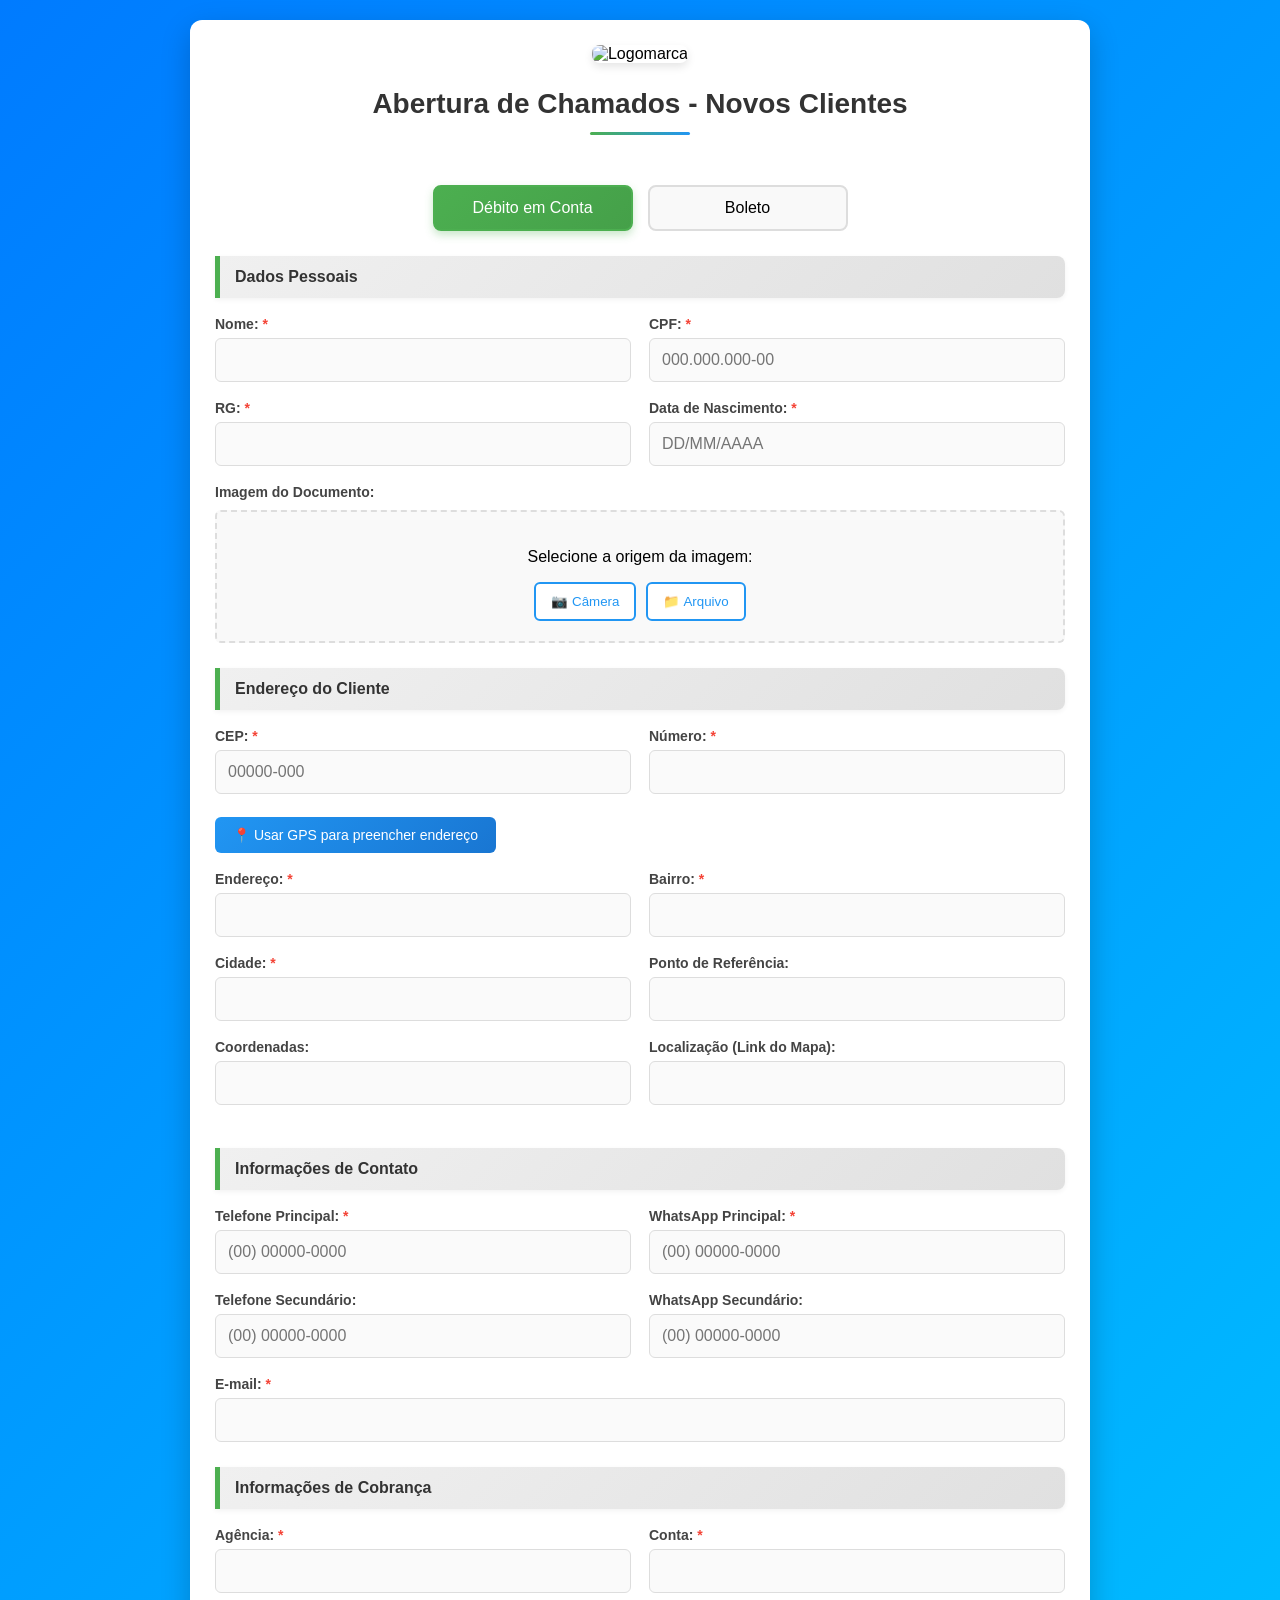
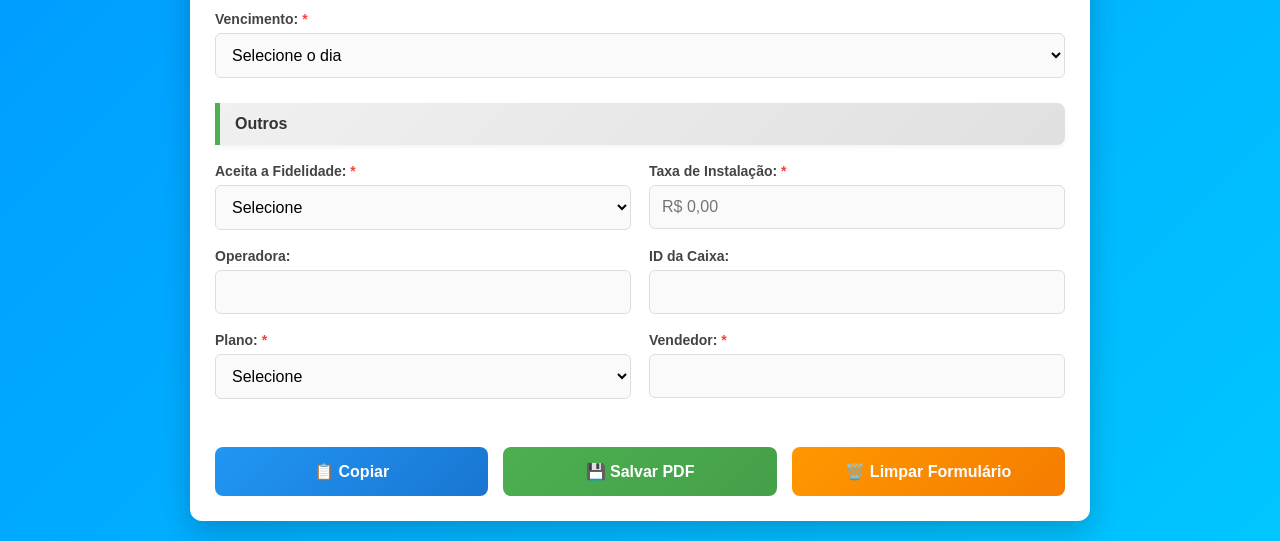
==== index.html @ c306955f "Update botõe câmera/arquivos 2" ====
<!DOCTYPE html>
<html lang="pt-BR">
<head>
    <meta charset="UTF-8">
    <meta name="viewport" content="width=device-width, initial-scale=1.0">
    <meta name="theme-color" content="#4CAF50">
    <meta name="description" content="Sistema de abertura de chamados para novos clientes">
    <title>Abertura de Chamados - Novos Clientes</title>
    <link rel="manifest" href="manifest.json">
    <link rel="icon" type="image/png" href="android-icon-192x192.png">
    <script src="https://cdnjs.cloudflare.com/ajax/libs/jspdf/2.5.1/jspdf.umd.min.js"></script>
    <script src="https://cdnjs.cloudflare.com/ajax/libs/html2canvas/1.4.1/html2canvas.min.js"></script>
    <style>
        * {
            box-sizing: border-box;
            font-family: 'Segoe UI', Tahoma, Geneva, Verdana, sans-serif;
        }
        
        body {
            background: linear-gradient(135deg, #007bff 0%, #00c6ff 100%);
            margin: 0;
            padding: 20px;
            min-height: 100vh;
        }
        
        .container {
            max-width: 900px;
            margin: 0 auto;
            background-color: white;
            padding: 25px;
            border-radius: 12px;
            box-shadow: 0 10px 30px rgba(0,0,0,0.2);
        }
        
        .logo {
            text-align: center;
            margin-bottom: 25px;
        }
        
        .logo img {
            max-width: 220px;
            border-radius: 8px;
            box-shadow: 0 4px 8px rgba(0,0,0,0.1);
        }
        
        h1 {
            text-align: center;
            color: #333;
            margin-bottom: 30px;
            font-weight: 600;
            position: relative;
            padding-bottom: 15px;
            font-size: 28px;
        }
        
        h1::after {
            content: '';
            position: absolute;
            bottom: 0;
            left: 50%;
            transform: translateX(-50%);
            width: 100px;
            height: 3px;
            background: linear-gradient(to right, #4CAF50, #2196F3);
            border-radius: 3px;
        }
        
        .payment-options {
            display: flex;
            justify-content: center;
            margin-bottom: 25px;
            gap: 15px;
        }
        
        .payment-option {
            padding: 12px 25px;
            border: 2px solid #ddd;
            border-radius: 8px;
            cursor: pointer;
            background-color: #f9f9f9;
            transition: all 0.3s;
            font-weight: 500;
            flex: 1;
            text-align: center;
            max-width: 200px;
        }
        
        .payment-option.active {
            background: linear-gradient(135deg, #4CAF50, #45a049);
            color: white;
            border-color: #4CAF50;
            box-shadow: 0 4px 8px rgba(76, 175, 80, 0.3);
        }
        
        .form-section {
            display: none;
            animation: fadeIn 0.5s ease;
        }
        
        @keyframes fadeIn {
            from { opacity: 0; transform: translateY(10px); }
            to { opacity: 1; transform: translateY(0); }
        }
        
        .form-section.active {
            display: block;
        }
        
        .section-title {
            background: linear-gradient(135deg, #f0f0f0, #e0e0e0);
            padding: 12px 15px;
            margin: 25px 0 18px;
            border-left: 5px solid #4CAF50;
            font-weight: 600;
            border-radius: 0 8px 8px 0;
            color: #333;
            box-shadow: 0 2px 5px rgba(0,0,0,0.05);
        }
        
        .form-group {
            margin-bottom: 18px;
        }
        
        .form-row {
            display: flex;
            flex-wrap: wrap;
            gap: 18px;
        }
        
        .form-row .form-group {
            flex: 1;
            min-width: 200px;
        }
        
        label {
            display: block;
            margin-bottom: 6px;
            font-weight: 600;
            color: #444;
            font-size: 14px;
        }
        
        input, select {
            width: 100%;
            padding: 12px;
            border: 1px solid #ddd;
            border-radius: 6px;
            font-size: 16px;
            transition: all 0.3s;
            background-color: #fafafa;
        }
        
        input:focus, select:focus {
            outline: none;
            border-color: #4CAF50;
            box-shadow: 0 0 0 3px rgba(76, 175, 80, 0.2);
            background-color: white;
        }
        
        .checkbox-group {
            display: flex;
            align-items: center;
        }
        
        .checkbox-group input {
            width: auto;
            margin-right: 10px;
        }
        
        .gps-button {
            background: linear-gradient(135deg, #2196F3, #1976D2);
            color: white;
            border: none;
            padding: 10px 18px;
            border-radius: 6px;
            cursor: pointer;
            font-size: 14px;
            margin-top: 5px;
            font-weight: 500;
            transition: all 0.3s;
            display: flex;
            align-items: center;
            justify-content: center;
            gap: 8px;
        }
        
        .gps-button:hover {
            transform: translateY(-2px);
            box-shadow: 0 4px 8px rgba(33, 150, 243, 0.3);
        }
        
        .gps-button:active {
            transform: translateY(0);
        }
        
        .image-upload {
            border: 2px dashed #ddd;
            padding: 20px;
            text-align: center;
            border-radius: 6px;
            margin-top: 10px;
            transition: all 0.3s;
            background-color: #f9f9f9;
        }
        
        .image-upload:hover {
            border-color: #4CAF50;
            background-color: #f0f9f0;
        }
        
        .image-options {
            display: flex;
            gap: 10px;
            justify-content: center;
            margin-top: 10px;
        }
        
        .image-option-btn {
            padding: 10px 15px;
            border: 2px solid #2196F3;
            border-radius: 6px;
            background-color: white;
            color: #2196F3;
            cursor: pointer;
            font-weight: 500;
            transition: all 0.3s;
            display: flex;
            align-items: center;
            gap: 5px;
        }
        
        .image-option-btn:hover {
            background-color: #2196F3;
            color: white;
        }
        
        .hidden-file-input {
            display: none;
        }
        
        .image-preview {
            max-width: 100%;
            max-height: 200px;
            margin-top: 15px;
            display: none;
            border-radius: 6px;
            box-shadow: 0 4px 8px rgba(0,0,0,0.1);
        }
        
        .action-buttons {
            display: flex;
            gap: 15px;
            margin-top: 30px;
        }
        
        .copy-btn, .save-btn, .clear-btn {
            flex: 1;
            padding: 15px;
            border: none;
            border-radius: 8px;
            cursor: pointer;
            font-size: 16px;
            text-align: center;
            font-weight: 600;
            transition: all 0.3s;
            display: flex;
            align-items: center;
            justify-content: center;
            gap: 10px;
        }
        
        .copy-btn {
            background: linear-gradient(135deg, #2196F3, #1976D2);
            color: white;
        }
        
        .copy-btn:hover {
            transform: translateY(-3px);
            box-shadow: 0 6px 12px rgba(33, 150, 243, 0.3);
        }
        
        .save-btn {
            background: linear-gradient(135deg, #4CAF50, #45a049);
            color: white;
        }
        
        .save-btn:hover {
            transform: translateY(-3px);
            box-shadow: 0 6px 12px rgba(76, 175, 80, 0.3);
        }
        
        .clear-btn {
            background: linear-gradient(135deg, #ff9800, #f57c00);
            color: white;
        }
        
        .clear-btn:hover {
            transform: translateY(-3px);
            box-shadow: 0 6px 12px rgba(255, 152, 0, 0.3);
        }
        
        .required::after {
            content: " *";
            color: #f44336;
        }
        
        .hidden {
            display: none;
        }
        
        .loading {
            display: none;
            color: #2196F3;
            font-style: italic;
            margin-top: 8px;
            text-align: center;
            padding: 8px;
            background-color: #f0f8ff;
            border-radius: 4px;
        }
        
        .error-message {
            color: #f44336;
            font-size: 12px;
            margin-top: 5px;
            display: none;
        }
        
        .app-controls {
            display: flex;
            justify-content: center;
            gap: 15px;
            margin-bottom: 20px;
        }
        
        .install-btn, .update-btn {
            padding: 10px 20px;
            border: none;
            border-radius: 6px;
            cursor: pointer;
            font-weight: 500;
            transition: all 0.3s;
        }
        
        .install-btn {
            background: linear-gradient(135deg, #FF9800, #F57C00);
            color: white;
        }
        
        .update-btn {
            background: linear-gradient(135deg, #9C27B0, #7B1FA2);
            color: white;
        }
        
        .install-btn:hover, .update-btn:hover {
            transform: translateY(-2px);
            box-shadow: 0 4px 8px rgba(0,0,0,0.2);
        }
        
        .success-message {
            background-color: #4CAF50;
            color: white;
            padding: 12px;
            border-radius: 6px;
            text-align: center;
            margin-top: 15px;
            display: none;
        }
        
        .validation-error {
            border-color: #f44336 !important;
            box-shadow: 0 0 0 3px rgba(244, 67, 54, 0.2) !important;
        }
        
        .map-link {
            color: #2196F3;
            text-decoration: none;
            font-weight: 500;
            display: inline-flex;
            align-items: center;
            gap: 5px;
            padding: 8px 12px;
            border: 1px solid #2196F3;
            border-radius: 4px;
            transition: all 0.3s;
        }
        
        .map-link:hover {
            background-color: #2196F3;
            color: white;
        }
        
        .whatsapp-confirm {
            background-color: #f0f8ff;
            padding: 10px;
            border-radius: 6px;
            margin-top: 8px;
            border-left: 4px solid #2196F3;
        }
        
        .whatsapp-buttons {
            display: flex;
            gap: 10px;
            margin-top: 8px;
        }
        
        .whatsapp-btn {
            padding: 6px 12px;
            border: none;
            border-radius: 4px;
            cursor: pointer;
            font-size: 14px;
            transition: all 0.3s;
        }
        
        .whatsapp-yes {
            background-color: #4CAF50;
            color: white;
        }
        
        .whatsapp-no {
            background-color: #f44336;
            color: white;
        }
        
        .whatsapp-btn:hover {
            opacity: 0.9;
        }
        
        @media (max-width: 768px) {
            .form-row {
                flex-direction: column;
                gap: 15px;
            }
            
            .payment-options {
                flex-direction: column;
                align-items: center;
            }
            
            .payment-option {
                max-width: 100%;
                width: 100%;
            }
            
            .action-buttons {
                flex-direction: column;
            }
            
            h1 {
                font-size: 24px;
            }
            
            .image-options {
                flex-direction: column;
            }
            
            .image-option-btn {
                justify-content: center;
            }
        }
    </style>
</head>
<body>
    <div class="container">
        <div class="logo">
            <img src="https://i.imgur.com/SEr4lkm.png" alt="Logomarca">
        </div>
        
        <h1>Abertura de Chamados - Novos Clientes</h1>
        
        <div class="app-controls">
            <button class="install-btn" id="installButton" style="display: none;">
                📲 Instalar App
            </button>
            <button class="update-btn" id="updateButton" style="display: none;">
                🔄 Atualizar App
            </button>
        </div>
        
        <div class="payment-options">
            <div class="payment-option active" data-target="debito">Débito em Conta</div>
            <div class="payment-option" data-target="boleto">Boleto</div>
        </div>
        
        <form id="chamadoForm">
            <!-- Formulário para Débito em Conta -->
            <div id="debito" class="form-section active">
                <div class="section-title">Dados Pessoais</div>
                
                <div class="form-row">
                    <div class="form-group">
                        <label for="nome" class="required">Nome:</label>
                        <input type="text" id="nome" name="nome" required minlength="3" maxlength="100">
                        <div class="error-message" id="nome-error">Nome deve ter pelo menos 3 caracteres</div>
                    </div>
                    
                    <div class="form-group">
                        <label for="cpf" class="required">CPF:</label>
                        <input type="text" id="cpf" name="cpf" required pattern="\d{3}\.\d{3}\.\d{3}-\d{2}" placeholder="000.000.000-00" inputmode="numeric">
                        <div class="error-message" id="cpf-error">CPF deve estar no formato 000.000.000-00</div>
                    </div>
                </div>
                
                <div class="form-row">
                    <div class="form-group">
                        <label for="rg" class="required">RG:</label>
                        <input type="text" id="rg" name="rg" required minlength="5" maxlength="20">
                        <div class="error-message" id="rg-error">RG deve ter entre 5 e 20 caracteres</div>
                    </div>
                    
                    <div class="form-group">
                        <label for="data_nascimento" class="required">Data de Nascimento:</label>
                        <input type="text" id="data_nascimento" name="data_nascimento" required placeholder="DD/MM/AAAA" pattern="\d{2}/\d{2}/\d{4}" onfocus="(this.type='text')" onblur="formatDate(this)">
                        <div class="error-message" id="data_nascimento-error">Data de nascimento inválida (DD/MM/AAAA)</div>
                    </div>
                </div>
                
                <div class="form-group">
                    <label for="documento_imagem">Imagem do Documento:</label>
                    <div class="image-upload">
                        <p>Selecione a origem da imagem:</p>
                        <div class="image-options">
                            <button type="button" class="image-option-btn" onclick="openCamera('debito')">
                                📷 Câmera
                            </button>
                            <button type="button" class="image-option-btn" onclick="openFileInput('debito')">
                                📁 Arquivo
                            </button>
                        </div>
                        <input type="file" id="documento_imagem" class="hidden-file-input" name="documento_imagem" accept="image/*">
                        <img id="documento_preview" class="image-preview" src="#" alt="Prévia do documento">
                    </div>
                </div>
                
                <div class="section-title">Endereço do Cliente</div>
                
                <div class="form-row">
                    <div class="form-group">
                        <label for="cep" class="required">CEP:</label>
                        <input type="text" id="cep" name="cep" required pattern="\d{5}-\d{3}" placeholder="00000-000" inputmode="numeric">
                        <div class="error-message" id="cep-error">CEP deve estar no formato 00000-000</div>
                    </div>
                    
                    <div class="form-group">
                        <label for="numero" class="required">Número:</label>
                        <input type="text" id="numero" name="numero" required minlength="1" maxlength="10">
                        <div class="error-message" id="numero-error">Número é obrigatório</div>
                    </div>
                </div>
                
                <div class="form-group">
                    <button type="button" class="gps-button" id="gps_button">
                        📍 Usar GPS para preencher endereço
                    </button>
                    <div id="loading" class="loading">Buscando endereço...</div>
                </div>
                
                <div class="form-row">
                    <div class="form-group">
                        <label for="endereco" class="required">Endereço:</label>
                        <input type="text" id="endereco" name="endereco" required minlength="5" maxlength="200">
                        <div class="error-message" id="endereco-error">Endereço é obrigatório</div>
                    </div>
                    
                    <div class="form-group">
                        <label for="bairro" class="required">Bairro:</label>
                        <input type="text" id="bairro" name="bairro" required minlength="2" maxlength="100">
                        <div class="error-message" id="bairro-error">Bairro é obrigatório</div>
                    </div>
                </div>
                
                <div class="form-row">
                    <div class="form-group">
                        <label for="cidade" class="required">Cidade:</label>
                        <input type="text" id="cidade" name="cidade" required minlength="2" maxlength="100">
                        <div class="error-message" id="cidade-error">Cidade é obrigatória</div>
                    </div>
                    
                    <div class="form-group">
                        <label for="ponto_referencia">Ponto de Referência:</label>
                        <input type="text" id="ponto_referencia" name="ponto_referencia" maxlength="200">
                    </div>
                </div>
                
                <div class="form-row">
                    <div class="form-group">
                        <label for="coordenadas">Coordenadas:</label>
                        <input type="text" id="coordenadas" name="coordenadas" readonly>
                    </div>
                    
                    <div class="form-group">
                        <label for="localizacao_mapa">Localização (Link do Mapa):</label>
                        <div style="display: flex; gap: 10px; align-items: center;">
                            <input type="text" id="localizacao_mapa" name="localizacao_mapa" readonly style="flex: 1;">
                            <a href="#" id="map_link" class="map-link" target="_blank" style="display: none;">🗺️ Abrir Mapa</a>
                        </div>
                    </div>
                </div>
                
                <div class="section-title">Informações de Contato</div>
                
                <div class="form-row">
                    <div class="form-group">
                        <label for="telefone_principal" class="required">Telefone Principal:</label>
                        <input type="tel" id="telefone_principal" name="telefone_principal" required pattern="\(\d{2}\) \d{5}-\d{4}" placeholder="(00) 00000-0000" inputmode="numeric">
                        <div class="error-message" id="telefone_principal-error">Telefone deve estar no formato (00) 00000-0000</div>
                        <div class="whatsapp-confirm" id="whatsapp_confirm" style="display: none;">
                            <p style="margin: 0 0 8px 0; font-size: 14px;">Este número é do WhatsApp?</p>
                            <div class="whatsapp-buttons">
                                <button type="button" class="whatsapp-btn whatsapp-yes" onclick="copyToWhatsApp(true)">Sim</button>
                                <button type="button" class="whatsapp-btn whatsapp-no" onclick="copyToWhatsApp(false)">Não</button>
                            </div>
                        </div>
                    </div>
                    
                    <div class="form-group">
                        <label for="whatsapp_principal" class="required">WhatsApp Principal:</label>
                        <input type="tel" id="whatsapp_principal" name="whatsapp_principal" required pattern="\(\d{2}\) \d{5}-\d{4}" placeholder="(00) 00000-0000" inputmode="numeric">
                        <div class="error-message" id="whatsapp_principal-error">WhatsApp deve estar no formato (00) 00000-0000</div>
                    </div>
                </div>
                
                <div class="form-row">
                    <div class="form-group">
                        <label for="telefone_secundario">Telefone Secundário:</label>
                        <input type="tel" id="telefone_secundario" name="telefone_secundario" pattern="\(\d{2}\) \d{5}-\d{4}" placeholder="(00) 00000-0000" inputmode="numeric">
                        <div class="error-message" id="telefone_secundario-error">Telefone deve estar no formato (00) 00000-0000</div>
                    </div>
                    
                    <div class="form-group">
                        <label for="whatsapp_secundario">WhatsApp Secundário:</label>
                        <input type="tel" id="whatsapp_secundario" name="whatsapp_secundario" pattern="\(\d{2}\) \d{5}-\d{4}" placeholder="(00) 00000-0000" inputmode="numeric">
                        <div class="error-message" id="whatsapp_secundario-error">WhatsApp deve estar no formato (00) 00000-0000</div>
                    </div>
                </div>
                
                <div class="form-group">
                    <label for="email" class="required">E-mail:</label>
                    <input type="email" id="email" name="email" required>
                    <div class="error-message" id="email-error">E-mail deve ser válido</div>
                </div>
                
                <div class="section-title">Informações de Cobrança</div>
                
                <div class="form-row">
                    <div class="form-group">
                        <label for="agencia" class="required">Agência:</label>
                        <input type="text" id="agencia" name="agencia" required minlength="3" maxlength="10" inputmode="numeric">
                        <div class="error-message" id="agencia-error">Agência é obrigatória</div>
                    </div>
                    
                    <div class="form-group">
                        <label for="conta" class="required">Conta:</label>
                        <input type="text" id="conta" name="conta" required minlength="3" maxlength="15" inputmode="numeric">
                        <div class="error-message" id="conta-error">Conta é obrigatória</div>
                    </div>
                </div>
                
                <div class="form-group">
                    <label for="vencimento_debito" class="required">Vencimento:</label>
                    <select id="vencimento_debito" name="vencimento_debito" required>
                        <option value="">Selecione o dia</option>
                        <option value="05">Dia 05</option>
                        <option value="10">Dia 10</option>
                        <option value="15">Dia 15</option>
                        <option value="20">Dia 20</option>
                        <option value="25">Dia 25</option>
                    </select>
                    <div class="error-message" id="vencimento_debito-error">Vencimento é obrigatório</div>
                </div>
                
                <div class="section-title">Outros</div>
                
                <div class="form-row">
                    <div class="form-group">
                        <label for="fidelidade" class="required">Aceita a Fidelidade:</label>
                        <select id="fidelidade" name="fidelidade" required>
                            <option value="">Selecione</option>
                            <option value="sim">Sim</option>
                            <option value="nao">Não</option>
                        </select>
                        <div class="error-message" id="fidelidade-error">Selecione uma opção</div>
                    </div>
                    
                    <div class="form-group">
                        <label for="taxa_instalacao" class="required">Taxa de Instalação:</label>
                        <input type="text" id="taxa_instalacao" name="taxa_instalacao" required placeholder="R$ 0,00" inputmode="decimal">
                        <div class="error-message" id="taxa_instalacao-error">Taxa de instalação é obrigatória</div>
                    </div>
                </div>
                
                <div class="form-row">
                    <div class="form-group">
                        <label for="operadora">Operadora:</label>
                        <input type="text" id="operadora" name="operadora" minlength="2" maxlength="50">
                        <div class="error-message" id="operadora-error">Operadora deve ter pelo menos 2 caracteres</div>
                    </div>
                    
                    <div class="form-group">
                        <label for="id_caixa">ID da Caixa:</label>
                        <input type="text" id="id_caixa" name="id_caixa" minlength="2" maxlength="50">
                        <div class="error-message" id="id_caixa-error">ID da Caixa deve ter pelo menos 2 caracteres</div>
                    </div>
                </div>
                
                <div class="form-row">
                    <div class="form-group">
                        <label for="plano" class="required">Plano:</label>
                        <select id="plano" name="plano" required>
                            <option value="">Selecione</option>
                            <option value="700MB - R$ 99,90">700MB - R$ 99,90</option>
                            <option value="900MB - R$ 149,90">900MB - R$ 149,90</option>
                        </select>
                        <div class="error-message" id="plano-error">Selecione um plano</div>
                    </div>
                    
                    <div class="form-group">
                        <label for="vendedor" class="required">Vendedor:</label>
                        <input type="text" id="vendedor" name="vendedor" required minlength="2" maxlength="100">
                        <div class="error-message" id="vendedor-error">Vendedor é obrigatório</div>
                    </div>
                </div>
            </div>
            
            <!-- Formulário para Boleto -->
            <div id="boleto" class="form-section">
                <div class="section-title">Dados Pessoais</div>
                
                <div class="form-row">
                    <div class="form-group">
                        <label for="nome_boleto" class="required">Nome:</label>
                        <input type="text" id="nome_boleto" name="nome_boleto" required minlength="3" maxlength="100">
                        <div class="error-message" id="nome_boleto-error">Nome deve ter pelo menos 3 caracteres</div>
                    </div>
                    
                    <div class="form-group">
                        <label for="cpf_boleto" class="required">CPF:</label>
                        <input type="text" id="cpf_boleto" name="cpf_boleto" required pattern="\d{3}\.\d{3}\.\d{3}-\d{2}" placeholder="000.000.000-00" inputmode="numeric">
                        <div class="error-message" id="cpf_boleto-error">CPF deve estar no formato 000.000.000-00</div>
                    </div>
                </div>
                
                <div class="form-row">
                    <div class="form-group">
                        <label for="rg_boleto" class="required">RG:</label>
                        <input type="text" id="rg_boleto" name="rg_boleto" required minlength="5" maxlength="20">
                        <div class="error-message" id="rg_boleto-error">RG deve ter entre 5 e 20 caracteres</div>
                    </div>
                    
                    <div class="form-group">
                        <label for="data_nascimento_boleto" class="required">Data de Nascimento:</label>
                        <input type="text" id="data_nascimento_boleto" name="data_nascimento_boleto" required placeholder="DD/MM/AAAA" pattern="\d{2}/\d{2}/\d{4}" onfocus="(this.type='text')" onblur="formatDate(this)">
                        <div class="error-message" id="data_nascimento_boleto-error">Data de nascimento inválida (DD/MM/AAAA)</div>
                    </div>
                </div>
                
                <div class="form-group">
                    <label for="documento_imagem_boleto">Imagem do Documento:</label>
                    <div class="image-upload">
                        <p>Selecione a origem da imagem:</p>
                        <div class="image-options">
                            <button type="button" class="image-option-btn" onclick="openCamera('boleto')">
                                📷 Câmera
                            </button>
                            <button type="button" class="image-option-btn" onclick="openFileInput('boleto')">
                                📁 Arquivo
                            </button>
                        </div>
                        <input type="file" id="documento_imagem_boleto" class="hidden-file-input" name="documento_imagem_boleto" accept="image/*">
                        <img id="documento_preview_boleto" class="image-preview" src="#" alt="Prévia do documento">
                    </div>
                </div>
                
                <div class="section-title">Endereço do Cliente</div>
                
                <div class="form-row">
                    <div class="form-group">
                        <label for="cep_boleto" class="required">CEP:</label>
                        <input type="text" id="cep_boleto" name="cep_boleto" required pattern="\d{5}-\d{3}" placeholder="00000-000" inputmode="numeric">
                        <div class="error-message" id="cep_boleto-error">CEP deve estar no formato 00000-000</div>
                    </div>
                    
                    <div class="form-group">
                        <label for="numero_boleto" class="required">Número:</label>
                        <input type="text" id="numero_boleto" name="numero_boleto" required minlength="1" maxlength="10">
                        <div class="error-message" id="numero_boleto-error">Número é obrigatório</div>
                    </div>
                </div>
                
                <div class="form-group">
                    <button type="button" class="gps-button" id="gps_button_boleto">
                        📍 Usar GPS para preencher endereço
                    </button>
                    <div id="loading_boleto" class="loading">Buscando endereço...</div>
                </div>
                
                <div class="form-row">
                    <div class="form-group">
                        <label for="endereco_boleto" class="required">Endereço:</label>
                        <input type="text" id="endereco_boleto" name="endereco_boleto" required minlength="5" maxlength="200">
                        <div class="error-message" id="endereco_boleto-error">Endereço é obrigatório</div>
                    </div>
                    
                    <div class="form-group">
                        <label for="bairro_boleto" class="required">Bairro:</label>
                        <input type="text" id="bairro_boleto" name="bairro_boleto" required minlength="2" maxlength="100">
                        <div class="error-message" id="bairro_boleto-error">Bairro é obrigatório</div>
                    </div>
                </div>
                
                <div class="form-row">
                    <div class="form-group">
                        <label for="cidade_boleto" class="required">Cidade:</label>
                        <input type="text" id="cidade_boleto" name="cidade_boleto" required minlength="2" maxlength="100">
                        <div class="error-message" id="cidade_boleto-error">Cidade é obrigatória</div>
                    </div>
                    
                    <div class="form-group">
                        <label for="ponto_referencia_boleto">Ponto de Referência:</label>
                        <input type="text" id="ponto_referencia_boleto" name="ponto_referencia_boleto" maxlength="200">
                    </div>
                </div>
                
                <div class="form-row">
                    <div class="form-group">
                        <label for="coordenadas_boleto">Coordenadas:</label>
                        <input type="text" id="coordenadas_boleto" name="coordenadas_boleto" readonly>
                    </div>
                    
                    <div class="form-group">
                        <label for="localizacao_mapa_boleto">Localização (Link do Mapa):</label>
                        <div style="display: flex; gap: 10px; align-items: center;">
                            <input type="text" id="localizacao_mapa_boleto" name="localizacao_mapa_boleto" readonly style="flex: 1;">
                            <a href="#" id="map_link_boleto" class="map-link" target="_blank" style="display: none;">🗺️ Abrir Mapa</a>
                        </div>
                    </div>
                </div>
                
                <div class="section-title">Informações de Contato</div>
                
                <div class="form-row">
                    <div class="form-group">
                        <label for="telefone_principal_boleto" class="required">Telefone Principal:</label>
                        <input type="tel" id="telefone_principal_boleto" name="telefone_principal_boleto" required pattern="\(\d{2}\) \d{5}-\d{4}" placeholder="(00) 00000-0000" inputmode="numeric">
                        <div class="error-message" id="telefone_principal_boleto-error">Telefone deve estar no formato (00) 00000-0000</div>
                        <div class="whatsapp-confirm" id="whatsapp_confirm_boleto" style="display: none;">
                            <p style="margin: 0 0 8px 0; font-size: 14px;">Este número é do WhatsApp?</p>
                            <div class="whatsapp-buttons">
                                <button type="button" class="whatsapp-btn whatsapp-yes" onclick="copyToWhatsAppBoleto(true)">Sim</button>
                                <button type="button" class="whatsapp-btn whatsapp-no" onclick="copyToWhatsAppBoleto(false)">Não</button>
                            </div>
                        </div>
                    </div>
                    
                    <div class="form-group">
                        <label for="whatsapp_principal_boleto" class="required">WhatsApp Principal:</label>
                        <input type="tel" id="whatsapp_principal_boleto" name="whatsapp_principal_boleto" required pattern="\(\d{2}\) \d{5}-\d{4}" placeholder="(00) 00000-0000" inputmode="numeric">
                        <div class="error-message" id="whatsapp_principal_boleto-error">WhatsApp deve estar no formato (00) 00000-0000</div>
                    </div>
                </div>
                
                <div class="form-row">
                    <div class="form-group">
                        <label for="telefone_secundario_boleto">Telefone Secundário:</label>
                        <input type="tel" id="telefone_secundario_boleto" name="telefone_secundario_boleto" pattern="\(\d{2}\) \d{5}-\d{4}" placeholder="(00) 00000-0000" inputmode="numeric">
                        <div class="error-message" id="telefone_secundario_boleto-error">Telefone deve estar no formato (00) 00000-0000</div>
                    </div>
                    
                    <div class="form-group">
                        <label for="whatsapp_secundario_boleto">WhatsApp Secundário:</label>
                        <input type="tel" id="whatsapp_secundario_boleto" name="whatsapp_secundario_boleto" pattern="\(\d{2}\) \d{5}-\d{4}" placeholder="(00) 00000-0000" inputmode="numeric">
                        <div class="error-message" id="whatsapp_secundario_boleto-error">WhatsApp deve estar no formato (00) 00000-0000</div>
                    </div>
                </div>
                
                <div class="form-group">
                    <label for="email_boleto" class="required">E-mail:</label>
                    <input type="email" id="email_boleto" name="email_boleto" required>
                    <div class="error-message" id="email_boleto-error">E-mail deve ser válido</div>
                </div>
                
                <div class="section-title">Informações de Cobrança</div>
                
                <div class="form-group">
                    <label for="vencimento_boleto" class="required">Vencimento:</label>
                    <select id="vencimento_boleto" name="vencimento_boleto" required>
                        <option value="">Selecione o dia</option>
                        <option value="01">Dia 01</option>
                        <option value="05">Dia 05</option>
                        <option value="08">Dia 08</option>
                        <option value="10">Dia 10</option>
                        <option value="12">Dia 12</option>
                        <option value="15">Dia 15</option>
                        <option value="20">Dia 20</option>
                    </select>
                    <div class="error-message" id="vencimento_boleto-error">Vencimento é obrigatório</div>
                </div>
                
                <div class="section-title">Outros</div>
                
                <div class="form-row">
                    <div class="form-group">
                        <label for="fidelidade_boleto" class="required">Aceita a Fidelidade:</label>
                        <select id="fidelidade_boleto" name="fidelidade_boleto" required>
                            <option value="">Selecione</option>
                            <option value="sim">Sim</option>
                            <option value="nao">Não</option>
                        </select>
                        <div class="error-message" id="fidelidade_boleto-error">Selecione uma opção</div>
                    </div>
                    
                    <div class="form-group">
                        <label for="taxa_instalacao_boleto" class="required">Taxa de Instalação:</label>
                        <input type="text" id="taxa_instalacao_boleto" name="taxa_instalacao_boleto" required placeholder="R$ 0,00" inputmode="decimal">
                        <div class="error-message" id="taxa_instalacao_boleto-error">Taxa de instalação é obrigatória</div>
                    </div>
                </div>
                
                <div class="form-row">
                    <div class="form-group">
                        <label for="operadora_boleto">Operadora:</label>
                        <input type="text" id="operadora_boleto" name="operadora_boleto" minlength="2" maxlength="50">
                        <div class="error-message" id="operadora_boleto-error">Operadora deve ter pelo menos 2 caracteres</div>
                    </div>
                    
                    <div class="form-group">
                        <label for="id_caixa_boleto">ID da Caixa:</label>
                        <input type="text" id="id_caixa_boleto" name="id_caixa_boleto" minlength="2" maxlength="50">
                        <div class="error-message" id="id_caixa_boleto-error">ID da Caixa deve ter pelo menos 2 caracteres</div>
                    </div>
                </div>
                
                <div class="form-row">
                    <div class="form-group">
                        <label for="plano_boleto" class="required">Plano:</label>
                        <select id="plano_boleto" name="plano_boleto" required>
                            <option value="">Selecione</option>
                            <option value="700MB - R$ 119,90">700MB - R$ 119,90</option>
                            <option value="900MB - R$ 169,90">900MB - R$ 169,90</option>
                        </select>
                        <div class="error-message" id="plano_boleto-error">Selecione um plano</div>
                    </div>
                    
                    <div class="form-group">
                        <label for="vendedor_boleto" class="required">Vendedor:</label>
                        <input type="text" id="vendedor_boleto" name="vendedor_boleto" required minlength="2" maxlength="100">
                        <div class="error-message" id="vendedor_boleto-error">Vendedor é obrigatório</div>
                    </div>
                </div>
            </div>
            
            <div class="success-message" id="successMessage">
                ✅ Dados copiados com sucesso! Agora você pode colar no WhatsApp.
            </div>
            
            <div class="action-buttons">
                <button type="button" class="copy-btn" id="copyButton">
                    📋 Copiar
                </button>
                <button type="button" class="save-btn" id="saveButton">
                    💾 Salvar PDF
                </button>
                <button type="button" class="clear-btn" id="clearButton">
                    🗑️ Limpar Formulário
                </button>
            </div>
        </form>
    </div>

    <script>
        // Service Worker Registration
        if ('serviceWorker' in navigator) {
            window.addEventListener('load', function() {
                navigator.serviceWorker.register('service-worker.js')
                    .then(function(registration) {
                        console.log('ServiceWorker registration successful with scope: ', registration.scope);
                    })
                    .catch(function(error) {
                        console.log('ServiceWorker registration failed: ', error);
                    });
            });
        }

        // PWA Install Prompt
        let deferredPrompt;
        const installButton = document.getElementById('installButton');
        
        window.addEventListener('beforeinstallprompt', (e) => {
            e.preventDefault();
            deferredPrompt = e;
            installButton.style.display = 'block';
            
            installButton.addEventListener('click', () => {
                installButton.style.display = 'none';
                deferredPrompt.prompt();
                deferredPrompt.userChoice.then((choiceResult) => {
                    if (choiceResult.outcome === 'accepted') {
                        console.log('User accepted the install prompt');
                    } else {
                        console.log('User dismissed the install prompt');
                    }
                    deferredPrompt = null;
                });
            });
        });

        // Check for updates
        const updateButton = document.getElementById('updateButton');
        let waitingWorker = null;

        if ('serviceWorker' in navigator) {
            navigator.serviceWorker.addEventListener('controllerchange', () => {
                window.location.reload();
            });

            navigator.serviceWorker.register('service-worker.js').then(registration => {
                registration.addEventListener('updatefound', () => {
                    const newWorker = registration.installing;
                    newWorker.addEventListener('statechange', () => {
                        if (newWorker.state === 'installed' && navigator.serviceWorker.controller) {
                            updateButton.style.display = 'block';
                            waitingWorker = newWorker;
                        }
                    });
                });
            });

            updateButton.addEventListener('click', () => {
                if (waitingWorker) {
                    waitingWorker.postMessage({ type: 'SKIP_WAITING' });
                }
                updateButton.style.display = 'none';
            });
        }

        // Funções para upload de imagem - CORRIGIDAS
        function openCamera(formType) {
            const fileInput = formType === 'boleto' 
                ? document.getElementById('documento_imagem_boleto') 
                : document.getElementById('documento_imagem');
            
            // Para câmera, usar capture
            fileInput.setAttribute('capture', 'environment');
            fileInput.setAttribute('accept', 'image/*');
            fileInput.click();
            
            // Resetar após o clique para não afetar próximos usos
            setTimeout(() => {
                fileInput.removeAttribute('capture');
            }, 100);
        }

        function openFileInput(formType) {
            const fileInput = formType === 'boleto' 
                ? document.getElementById('documento_imagem_boleto') 
                : document.getElementById('documento_imagem');
            
            // Para arquivo, não usar capture
            fileInput.removeAttribute('capture');
            fileInput.setAttribute('accept', 'image/*');
            fileInput.click();
        }

        // Configurar eventos de change para os file inputs
        document.getElementById('documento_imagem').addEventListener('change', function(e) {
            handleImageUpload(e, 'documento_preview');
        });

        document.getElementById('documento_imagem_boleto').addEventListener('change', function(e) {
            handleImageUpload(e, 'documento_preview_boleto');
        });

        function handleImageUpload(event, previewId) {
            const file = event.target.files[0];
            if (file) {
                const reader = new FileReader();
                reader.onload = function(e) {
                    const preview = document.getElementById(previewId);
                    preview.src = e.target.result;
                    preview.style.display = 'block';
                    
                    // Resetar o input file para permitir selecionar a mesma imagem novamente
                    event.target.value = '';
                }
                reader.readAsDataURL(file);
            }
        }

        // Alternar entre as opções de pagamento
        document.querySelectorAll('.payment-option').forEach(option => {
            option.addEventListener('click', function() {
                // Remover classe ativa de todas as opções
                document.querySelectorAll('.payment-option').forEach(opt => {
                    opt.classList.remove('active');
                });
                
                // Adicionar classe ativa à opção clicada
                this.classList.add('active');
                
                // Esconder todos os formulários
                document.querySelectorAll('.form-section').forEach(section => {
                    section.classList.remove('active');
                });
                
                // Mostrar o formulário correspondente
                const targetId = this.getAttribute('data-target');
                document.getElementById(targetId).classList.add('active');
            });
        });
        
        // Formatação automática do CPF
        function formatCPF(cpf) {
            cpf = cpf.replace(/\D/g, '');
            cpf = cpf.replace(/(\d{3})(\d)/, '$1.$2');
            cpf = cpf.replace(/(\d{3})(\d)/, '$1.$2');
            cpf = cpf.replace(/(\d{3})(\d{1,2})$/, '$1-$2');
            return cpf;
        }
        
        // Formatação automática do CEP
        function formatCEP(cep) {
            cep = cep.replace(/\D/g, '');
            cep = cep.replace(/^(\d{5})(\d)/, '$1-$2');
            return cep;
        }
        
        // Formatação automática do telefone
        function formatPhone(phone) {
            phone = phone.replace(/\D/g, '');
            phone = phone.replace(/^(\d{2})(\d)/g, '($1) $2');
            phone = phone.replace(/(\d{5})(\d)/, '$1-$2');
            return phone;
        }
        
        // Formatação automática da taxa de instalação
        function formatCurrency(value) {
            value = value.replace(/\D/g, '');
            if (value === '') return 'R$ 0,00';
            value = (parseInt(value) / 100).toLocaleString('pt-BR', {
                minimumFractionDigits: 2,
                maximumFractionDigits: 2
            });
            return 'R$ ' + value;
        }
        
        // Formatação de data
        function formatDate(input) {
            let value = input.value.replace(/\D/g, '');
            if (value.length >= 2) {
                value = value.substring(0, 2) + '/' + value.substring(2);
            }
            if (value.length >= 5) {
                value = value.substring(0, 5) + '/' + value.substring(5, 9);
            }
            input.value = value;
            
            // Validação da data
            const dateRegex = /^(\d{2})\/(\d{2})\/(\d{4})$/;
            if (dateRegex.test(value)) {
                const [, day, month, year] = value.match(dateRegex);
                const date = new Date(`${year}-${month}-${day}`);
                const maxDate = new Date('2006-12-31');
                
                if (date > maxDate) {
                    input.classList.add('validation-error');
                    document.getElementById(input.id + '-error').style.display = 'block';
                } else {
                    input.classList.remove('validation-error');
                    document.getElementById(input.id + '-error').style.display = 'none';
                }
            }
        }
        
        // Aplicar formatação em tempo real
        document.getElementById('cpf').addEventListener('input', function(e) {
            this.value = formatCPF(this.value);
        });
        
        document.getElementById('cpf_boleto').addEventListener('input', function(e) {
            this.value = formatCPF(this.value);
        });
        
        document.getElementById('cep').addEventListener('input', function(e) {
            this.value = formatCEP(this.value);
        });
        
        document.getElementById('cep_boleto').addEventListener('input', function(e) {
            this.value = formatCEP(this.value);
        });
        
        document.getElementById('telefone_principal').addEventListener('input', function(e) {
            this.value = formatPhone(this.value);
            // Mostrar confirmação do WhatsApp quando o telefone estiver completo
            if (this.value.length === 15) {
                document.getElementById('whatsapp_confirm').style.display = 'block';
            }
        });
        
        document.getElementById('telefone_principal_boleto').addEventListener('input', function(e) {
            this.value = formatPhone(this.value);
            // Mostrar confirmação do WhatsApp quando o telefone estiver completo
            if (this.value.length === 15) {
                document.getElementById('whatsapp_confirm_boleto').style.display = 'block';
            }
        });
        
        document.getElementById('whatsapp_principal').addEventListener('input', function(e) {
            this.value = formatPhone(this.value);
        });
        
        document.getElementById('whatsapp_principal_boleto').addEventListener('input', function(e) {
            this.value = formatPhone(this.value);
        });
        
        document.getElementById('telefone_secundario').addEventListener('input', function(e) {
            this.value = formatPhone(this.value);
        });
        
        document.getElementById('telefone_secundario_boleto').addEventListener('input', function(e) {
            this.value = formatPhone(this.value);
        });
        
        document.getElementById('whatsapp_secundario').addEventListener('input', function(e) {
            this.value = formatPhone(this.value);
        });
        
        document.getElementById('whatsapp_secundario_boleto').addEventListener('input', function(e) {
            this.value = formatPhone(this.value);
        });
        
        document.getElementById('taxa_instalacao').addEventListener('input', function(e) {
            this.value = formatCurrency(this.value);
        });
        
        document.getElementById('taxa_instalacao_boleto').addEventListener('input', function(e) {
            this.value = formatCurrency(this.value);
        });
        
        // Função para copiar número para WhatsApp
        function copyToWhatsApp(isWhatsApp) {
            const telefonePrincipal = document.getElementById('telefone_principal').value;
            const whatsappPrincipal = document.getElementById('whatsapp_principal');
            
            if (isWhatsApp) {
                whatsappPrincipal.value = telefonePrincipal;
            }
            
            document.getElementById('whatsapp_confirm').style.display = 'none';
        }
        
        function copyToWhatsAppBoleto(isWhatsApp) {
            const telefonePrincipal = document.getElementById('telefone_principal_boleto').value;
            const whatsappPrincipal = document.getElementById('whatsapp_principal_boleto');
            
            if (isWhatsApp) {
                whatsappPrincipal.value = telefonePrincipal;
            }
            
            document.getElementById('whatsapp_confirm_boleto').style.display = 'none';
        }
        
        // Validação de iniciais maiúsculas
        function capitalizeWords(text) {
            const wordsToIgnore = ['de', 'da', 'do', 'e'];
            return text.replace(/\w\S*/g, function(txt) {
                if (wordsToIgnore.includes(txt.toLowerCase())) {
                    return txt.toLowerCase();
                }
                return txt.charAt(0).toUpperCase() + txt.substr(1).toLowerCase();
            });
        }
        
        // Aplicar capitalização em campos de texto
        const textFields = document.querySelectorAll('input[type="text"]:not([id*="cpf"]):not([id*="cep"]):not([id*="taxa"]):not([readonly]):not([id*="data_nascimento"])');
        textFields.forEach(field => {
            field.addEventListener('blur', function() {
                if (this.value.trim() !== '') {
                    this.value = capitalizeWords(this.value);
                }
            });
        });
        
        // Função para obter localização via GPS - CORRIGIDA
        function getLocation(isBoleto = false) {
            const loadingElement = isBoleto 
                ? document.getElementById('loading_boleto') 
                : document.getElementById('loading');
                
            if (loadingElement) loadingElement.style.display = 'block';
            
            if (navigator.geolocation) {
                navigator.geolocation.getCurrentPosition(
                    function(position) {
                        const lat = position.coords.latitude;
                        const lng = position.coords.longitude;
                        
                        // Preencher campos de coordenadas e mapa
                        if (isBoleto) {
                            document.getElementById('coordenadas_boleto').value = `${lat.toFixed(6)}, ${lng.toFixed(6)}`;
                            document.getElementById('localizacao_mapa_boleto').value = `https://www.google.com/maps?q=${lat},${lng}`;
                            document.getElementById('map_link_boleto').href = `https://www.google.com/maps?q=${lat},${lng}`;
                            document.getElementById('map_link_boleto').style.display = 'inline-flex';
                        } else {
                            document.getElementById('coordenadas').value = `${lat.toFixed(6)}, ${lng.toFixed(6)}`;
                            document.getElementById('localizacao_mapa').value = `https://www.google.com/maps?q=${lat},${lng}`;
                            document.getElementById('map_link').href = `https://www.google.com/maps?q=${lat},${lng}`;
                            document.getElementById('map_link').style.display = 'inline-flex';
                        }
                        
                        // Usar API de geocodificação (Nominatim - OpenStreetMap)
                        fetch(`https://nominatim.openstreetmap.org/reverse?format=json&lat=${lat}&lon=${lng}&addressdetails=1&zoom=18`)
                            .then(response => response.json())
                            .then(data => {
                                if (data && data.address) {
                                    const address = data.address;
                                    
                                    // Preencher os campos de endereço
                                    if (isBoleto) {
                                        if (address.postcode) document.getElementById('cep_boleto').value = formatCEP(address.postcode);
                                        if (address.house_number) document.getElementById('numero_boleto').value = address.house_number;
                                        if (address.road) document.getElementById('endereco_boleto').value = address.road;
                                        if (address.suburb || address.neighbourhood) document.getElementById('bairro_boleto').value = address.suburb || address.neighbourhood;
                                        if (address.city || address.town || address.village) document.getElementById('cidade_boleto').value = address.city || address.town || address.village;
                                    } else {
                                        if (address.postcode) document.getElementById('cep').value = formatCEP(address.postcode);
                                        if (address.house_number) document.getElementById('numero').value = address.house_number;
                                        if (address.road) document.getElementById('endereco').value = address.road;
                                        if (address.suburb || address.neighbourhood) document.getElementById('bairro').value = address.suburb || address.neighbourhood;
                                        if (address.city || address.town || address.village) document.getElementById('cidade').value = address.city || address.town || address.village;
                                    }
                                    
                                    if (loadingElement) loadingElement.style.display = 'none';
                                    alert('Endereço preenchido automaticamente com sucesso!');
                                } else {
                                    throw new Error('Endereço não encontrado');
                                }
                            })
                            .catch(error => {
                                console.error('Erro ao obter endereço:', error);
                                if (loadingElement) loadingElement.style.display = 'none';
                                alert('Não foi possível obter o endereço completo. Por favor, preencha manualmente os campos que faltaram.');
                            });
                    }, 
                    function(error) {
                        if (loadingElement) loadingElement.style.display = 'none';
                        let errorMessage = 'Erro ao obter localização: ';
                        switch(error.code) {
                            case error.PERMISSION_DENIED:
                                errorMessage += 'Usuário negou a solicitação de Geolocalização.';
                                break;
                            case error.POSITION_UNAVAILABLE:
                                errorMessage += 'As informações de localização não estão disponíveis.';
                                break;
                            case error.TIMEOUT:
                                errorMessage += 'A solicitação de localização expirou.';
                                break;
                            case error.UNKNOWN_ERROR:
                                errorMessage += 'Ocorreu um erro desconhecido.';
                                break;
                        }
                        alert(errorMessage);
                    },
                    {
                        enableHighAccuracy: true,
                        timeout: 10000,
                        maximumAge: 60000
                    }
                );
            } else {
                if (loadingElement) loadingElement.style.display = 'none';
                alert('Geolocalização não é suportada por este navegador.');
            }
        }
        
        // Adicionar eventos aos botões de GPS - CORRIGIDO
        document.getElementById('gps_button').addEventListener('click', function() {
            getLocation(false);
        });
        
        document.getElementById('gps_button_boleto').addEventListener('click', function() {
            getLocation(true);
        });
        
        // Validação em tempo real
        function setupValidation(fieldId, errorId, validationFn) {
            const field = document.getElementById(fieldId);
            const error = document.getElementById(errorId);
            
            field.addEventListener('blur', function() {
                if (!validationFn(this.value)) {
                    error.style.display = 'block';
                    this.classList.add('validation-error');
                } else {
                    error.style.display = 'none';
                    this.classList.remove('validation-error');
                }
            });
            
            field.addEventListener('input', function() {
                if (validationFn(this.value)) {
                    error.style.display = 'none';
                    this.classList.remove('validation-error');
                }
            });
        }
        
        // Configurar validações
        setupValidation('nome', 'nome-error', value => value.length >= 3);
        setupValidation('cpf', 'cpf-error', value => /^\d{3}\.\d{3}\.\d{3}-\d{2}$/.test(value));
        setupValidation('rg', 'rg-error', value => value.length >= 5 && value.length <= 20);
        setupValidation('data_nascimento', 'data_nascimento-error', value => {
            const dateRegex = /^(\d{2})\/(\d{2})\/(\d{4})$/;
            if (!dateRegex.test(value)) return false;
            const [, day, month, year] = value.match(dateRegex);
            const date = new Date(`${year}-${month}-${day}`);
            const maxDate = new Date('2006-12-31');
            return date <= maxDate;
        });
        setupValidation('cep', 'cep-error', value => /^\d{5}-\d{3}$/.test(value));
        setupValidation('numero', 'numero-error', value => value.length >= 1);
        setupValidation('endereco', 'endereco-error', value => value.length >= 5);
        setupValidation('bairro', 'bairro-error', value => value.length >= 2);
        setupValidation('cidade', 'cidade-error', value => value.length >= 2);
        setupValidation('telefone_principal', 'telefone_principal-error', value => /^\(\d{2}\) \d{5}-\d{4}$/.test(value));
        setupValidation('whatsapp_principal', 'whatsapp_principal-error', value => /^\(\d{2}\) \d{5}-\d{4}$/.test(value));
        setupValidation('email', 'email-error', value => /^[^\s@]+@[^\s@]+\.[^\s@]+$/.test(value));
        setupValidation('agencia', 'agencia-error', value => value.length >= 3);
        setupValidation('conta', 'conta-error', value => value.length >= 3);
        setupValidation('vencimento_debito', 'vencimento_debito-error', value => value.length > 0);
        setupValidation('fidelidade', 'fidelidade-error', value => value.length > 0);
        setupValidation('taxa_instalacao', 'taxa_instalacao-error', value => value.length > 0);
        setupValidation('operadora', 'operadora-error', value => value.length >= 2);
        setupValidation('id_caixa', 'id_caixa-error', value => value.length >= 2);
        setupValidation('plano', 'plano-error', value => value.length > 0);
        setupValidation('vendedor', 'vendedor-error', value => value.length >= 2);
        
        // Configurar validações para o formulário boleto
        setupValidation('nome_boleto', 'nome_boleto-error', value => value.length >= 3);
        setupValidation('cpf_boleto', 'cpf_boleto-error', value => /^\d{3}\.\d{3}\.\d{3}-\d{2}$/.test(value));
        setupValidation('rg_boleto', 'rg_boleto-error', value => value.length >= 5 && value.length <= 20);
        setupValidation('data_nascimento_boleto', 'data_nascimento_boleto-error', value => {
            const dateRegex = /^(\d{2})\/(\d{2})\/(\d{4})$/;
            if (!dateRegex.test(value)) return false;
            const [, day, month, year] = value.match(dateRegex);
            const date = new Date(`${year}-${month}-${day}`);
            const maxDate = new Date('2006-12-31');
            return date <= maxDate;
        });
        setupValidation('cep_boleto', 'cep_boleto-error', value => /^\d{5}-\d{3}$/.test(value));
        setupValidation('numero_boleto', 'numero_boleto-error', value => value.length >= 1);
        setupValidation('endereco_boleto', 'endereco_boleto-error', value => value.length >= 5);
        setupValidation('bairro_boleto', 'bairro_boleto-error', value => value.length >= 2);
        setupValidation('cidade_boleto', 'cidade_boleto-error', value => value.length >= 2);
        setupValidation('telefone_principal_boleto', 'telefone_principal_boleto-error', value => /^\(\d{2}\) \d{5}-\d{4}$/.test(value));
        setupValidation('whatsapp_principal_boleto', 'whatsapp_principal_boleto-error', value => /^\(\d{2}\) \d{5}-\d{4}$/.test(value));
        setupValidation('email_boleto', 'email_boleto-error', value => /^[^\s@]+@[^\s@]+\.[^\s@]+$/.test(value));
        setupValidation('vencimento_boleto', 'vencimento_boleto-error', value => value.length > 0);
        setupValidation('fidelidade_boleto', 'fidelidade_boleto-error', value => value.length > 0);
        setupValidation('taxa_instalacao_boleto', 'taxa_instalacao_boleto-error', value => value.length > 0);
        setupValidation('operadora_boleto', 'operadora_boleto-error', value => value.length >= 2);
        setupValidation('id_caixa_boleto', 'id_caixa_boleto-error', value => value.length >= 2);
        setupValidation('plano_boleto', 'plano_boleto-error', value => value.length > 0);
        setupValidation('vendedor_boleto', 'vendedor_boleto-error', value => value.length >= 2);
        
        // Função para validar todo o formulário
        function validateForm(isBoleto = false) {
            let isValid = true;
            const prefix = isBoleto ? '_boleto' : '';
            
            // Lista de campos obrigatórios (removidos operadora e id_caixa)
            const requiredFields = [
                'nome', 'cpf', 'rg', 'data_nascimento', 'cep', 'numero', 
                'endereco', 'bairro', 'cidade', 'telefone_principal', 'whatsapp_principal', 'email'
            ];
            
            if (!isBoleto) {
                requiredFields.push('agencia', 'conta', 'vencimento_debito');
            } else {
                requiredFields.push('vencimento_boleto');
            }
            
            requiredFields.push('fidelidade', 'taxa_instalacao', 'plano', 'vendedor');
            
            // Validar cada campo
            requiredFields.forEach(field => {
                const fieldId = field + prefix;
                const fieldElement = document.getElementById(fieldId);
                const errorElement = document.getElementById(fieldId + '-error');
                
                if (fieldElement) {
                    let fieldValid = true;
                    
                    // Verificações específicas por tipo de campo
                    if (field === 'cpf') {
                        fieldValid = /^\d{3}\.\d{3}\.\d{3}-\d{2}$/.test(fieldElement.value);
                    } else if (field === 'cep') {
                        fieldValid = /^\d{5}-\d{3}$/.test(fieldElement.value);
                    } else if (field === 'telefone_principal' || field === 'whatsapp_principal') {
                        fieldValid = /^\(\d{2}\) \d{5}-\d{4}$/.test(fieldElement.value);
                    } else if (field === 'email') {
                        fieldValid = /^[^\s@]+@[^\s@]+\.[^\s@]+$/.test(fieldElement.value);
                    } else if (field === 'data_nascimento') {
                        const dateRegex = /^(\d{2})\/(\d{2})\/(\d{4})$/;
                        if (!dateRegex.test(fieldElement.value)) {
                            fieldValid = false;
                        } else {
                            const [, day, month, year] = fieldElement.value.match(dateRegex);
                            const date = new Date(`${year}-${month}-${day}`);
                            const maxDate = new Date('2006-12-31');
                            fieldValid = date <= maxDate;
                        }
                    } else if (field === 'rg') {
                        fieldValid = fieldElement.value.length >= 5 && fieldElement.value.length <= 20;
                    } else if (['nome', 'endereco', 'bairro', 'cidade', 'vendedor'].includes(field)) {
                        fieldValid = fieldElement.value.length >= (field === 'nome' ? 3 : 2);
                    } else if (['agencia', 'conta'].includes(field)) {
                        fieldValid = fieldElement.value.length >= 3;
                    } else {
                        fieldValid = fieldElement.value.length > 0;
                    }
                    
                    if (!fieldValid) {
                        isValid = false;
                        fieldElement.classList.add('validation-error');
                        if (errorElement) errorElement.style.display = 'block';
                    } else {
                        fieldElement.classList.remove('validation-error');
                        if (errorElement) errorElement.style.display = 'none';
                    }
                }
            });
            
            return isValid;
        }
        
        // Função para copiar dados do formulário - COM VALIDAÇÃO
        document.getElementById('copyButton').addEventListener('click', function() {
            const activeForm = document.querySelector('.form-section.active').id;
            const isBoleto = activeForm === 'boleto';
            
            // Validar formulário antes de copiar
            if (!validateForm(isBoleto)) {
                alert('Por favor, preencha todos os campos obrigatórios corretamente antes de copiar.');
                return;
            }
            
            let formData = '';
            
            if (activeForm === 'debito') {
                const fields = document.querySelectorAll('#debito input, #debito select');
                fields.forEach(field => {
                    if (field.type !== 'file' && field.type !== 'button' && !field.classList.contains('gps-button') && field.id !== 'coordenadas' && field.id !== 'localizacao_mapa') {
                        const label = document.querySelector(`label[for="${field.id}"]`);
                        const labelText = label ? label.textContent.replace(' *', '') : field.name;
                        if (field.value) {
                            formData += `${labelText}: ${field.value}\n`;
                        }
                    }
                });
            } else {
                const fields = document.querySelectorAll('#boleto input, #boleto select');
                fields.forEach(field => {
                    if (field.type !== 'file' && field.type !== 'button' && !field.classList.contains('gps-button') && field.id !== 'coordenadas_boleto' && field.id !== 'localizacao_mapa_boleto') {
                        const label = document.querySelector(`label[for="${field.id}"]`);
                        const labelText = label ? label.textContent.replace(' *', '') : field.name;
                        if (field.value) {
                            formData += `${labelText}: ${field.value}\n`;
                        }
                    }
                });
            }
            
            navigator.clipboard.writeText(formData)
                .then(() => {
                    const successMessage = document.getElementById('successMessage');
                    successMessage.style.display = 'block';
                    setTimeout(() => {
                        successMessage.style.display = 'none';
                    }, 5000);
                })
                .catch(err => {
                    console.error('Erro ao copiar: ', err);
                    alert('Erro ao copiar dados. Tente novamente.');
                });
        });
        
        // Função para salvar como PDF - COM VALIDAÇÃO
        document.getElementById('saveButton').addEventListener('click', function() {
            const activeForm = document.querySelector('.form-section.active').id;
            const isBoleto = activeForm === 'boleto';
            
            // Validar formulário antes de salvar
            if (!validateForm(isBoleto)) {
                alert('Por favor, preencha todos os campos obrigatórios corretamente antes de salvar.');
                return;
            }
            
            const { jsPDF } = window.jspdf;
            const doc = new jsPDF();
            
            let formData = [];
            
            if (activeForm === 'debito') {
                const fields = document.querySelectorAll('#debito input, #debito select');
                fields.forEach(field => {
                    if (field.type !== 'file' && field.type !== 'button' && !field.classList.contains('gps-button')) {
                        const label = document.querySelector(`label[for="${field.id}"]`);
                        const labelText = label ? label.textContent.replace(' *', '') : field.name;
                        if (field.value) {
                            formData.push({ label: labelText, value: field.value });
                        }
                    }
                });
            } else {
                const fields = document.querySelectorAll('#boleto input, #boleto select');
                fields.forEach(field => {
                    if (field.type !== 'file' && field.type !== 'button' && !field.classList.contains('gps-button')) {
                        const label = document.querySelector(`label[for="${field.id}"]`);
                        const labelText = label ? label.textContent.replace(' *', '') : field.name;
                        if (field.value) {
                            formData.push({ label: labelText, value: field.value });
                        }
                    }
                });
            }
            
            // Adicionar conteúdo ao PDF
            doc.setFontSize(16);
            doc.text('Formulário de Abertura de Chamado', 20, 20);
            doc.setFontSize(12);
            
            let yPosition = 40;
            formData.forEach(item => {
                if (yPosition > 270) {
                    doc.addPage();
                    yPosition = 20;
                }
                doc.text(`${item.label}: ${item.value}`, 20, yPosition);
                yPosition += 10;
            });
            
            // Salvar o PDF
            doc.save('formulario_chamado.pdf');
        });
        
        // Função para limpar o formulário
        document.getElementById('clearButton').addEventListener('click', function() {
            if (confirm('Tem certeza que deseja limpar todo o formulário? Todos os dados preenchidos serão perdidos.')) {
                const activeForm = document.querySelector('.form-section.active').id;
                const isBoleto = activeForm === 'boleto';
                
                // Limpar todos os campos do formulário ativo
                const fields = document.querySelectorAll(`#${activeForm} input, #${activeForm} select`);
                fields.forEach(field => {
                    if (field.type !== 'button' && !field.classList.contains('gps-button')) {
                        field.value = '';
                        field.classList.remove('validation-error');
                        
                        // Limpar mensagens de erro
                        const errorElement = document.getElementById(field.id + '-error');
                        if (errorElement) {
                            errorElement.style.display = 'none';
                        }
                    }
                });
                
                // Limpar pré-visualizações de imagem
                if (isBoleto) {
                    document.getElementById('documento_preview_boleto').style.display = 'none';
                    document.getElementById('documento_preview_boleto').src = '#';
                } else {
                    document.getElementById('documento_preview').style.display = 'none';
                    document.getElementById('documento_preview').src = '#';
                }
                
                // Limpar mensagem de sucesso
                document.getElementById('successMessage').style.display = 'none';
                
                alert('Formulário limpo com sucesso!');
            }
        });
    </script>
</body>
</html>
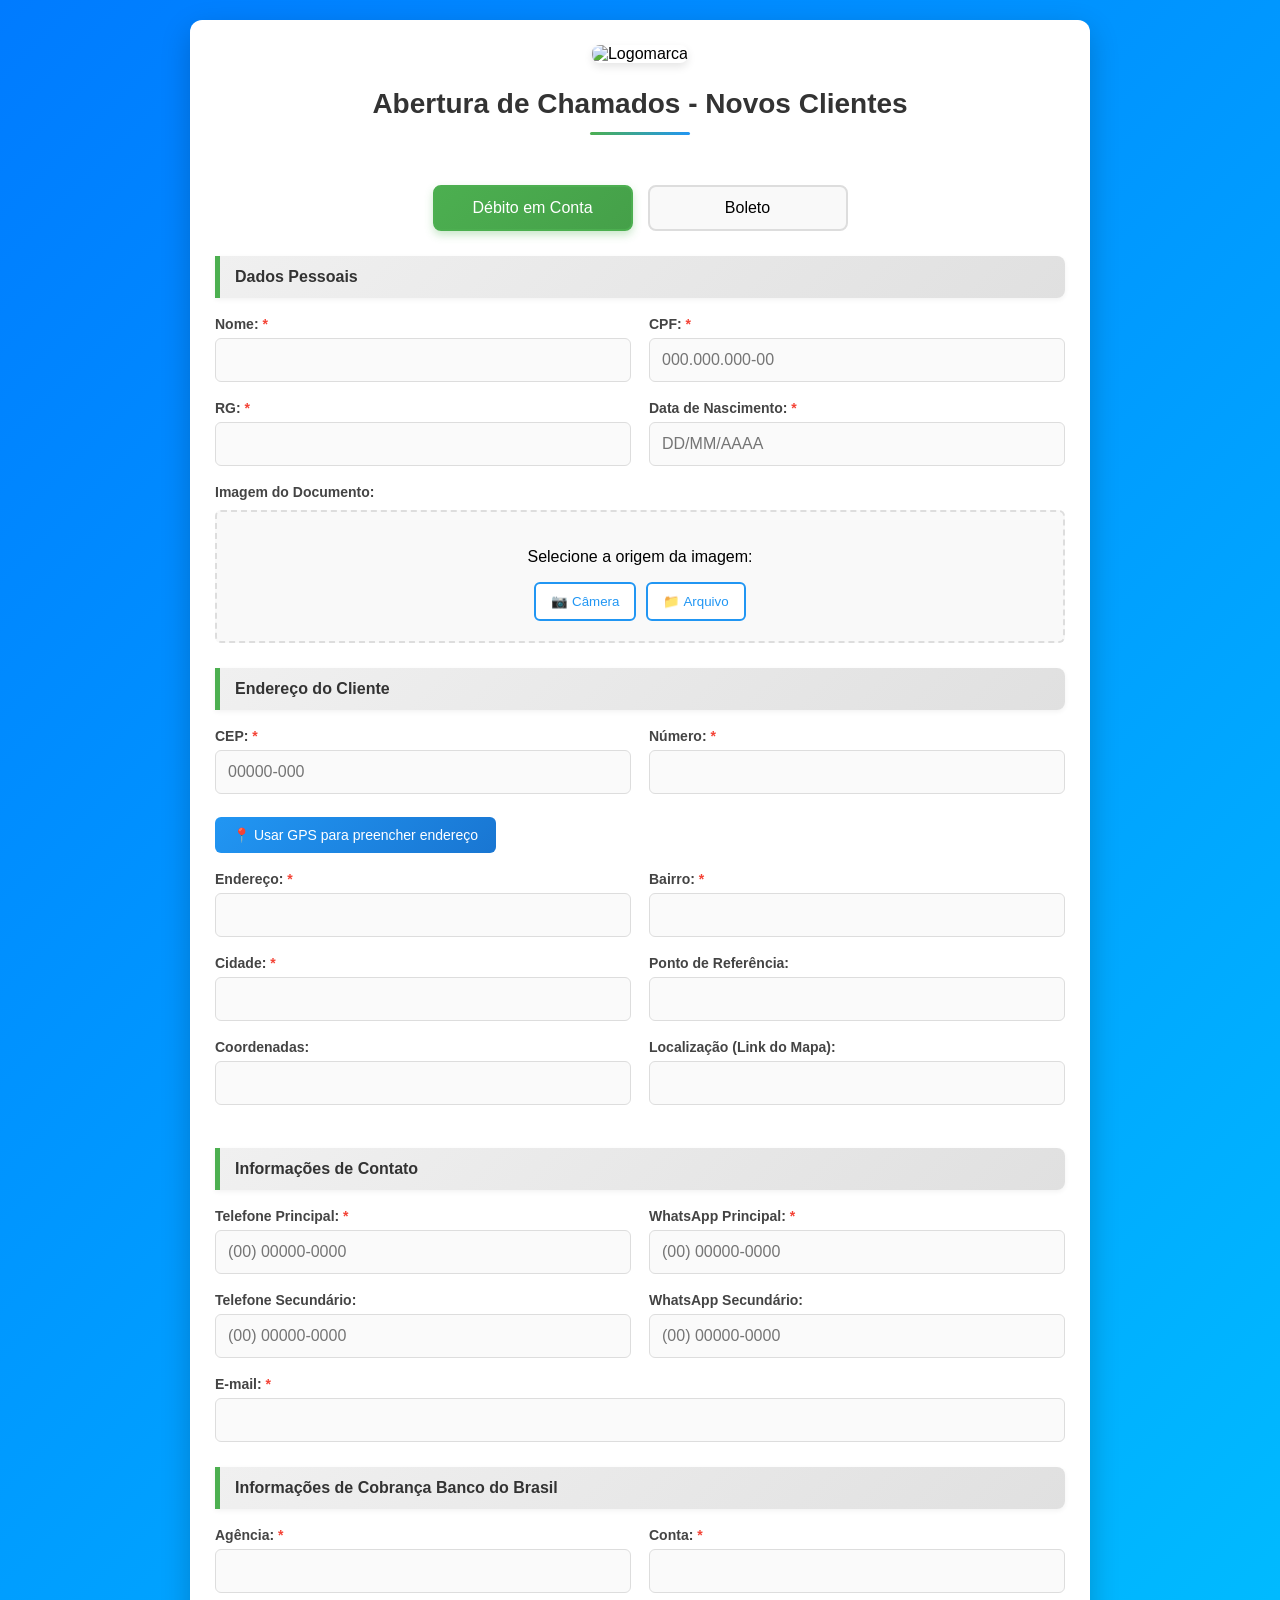
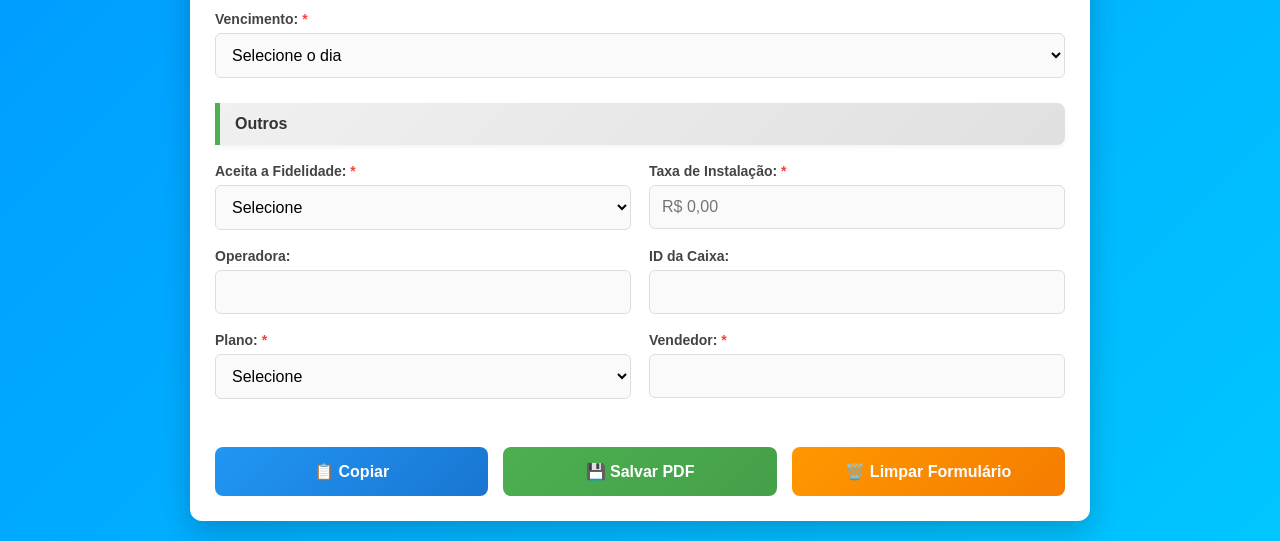
==== commit b485d8a3: "Update campo cobrança" ====
--- a/index.html
+++ b/index.html
@@ -641,7 +641,7 @@
                     <div class="error-message" id="email-error">E-mail deve ser válido</div>
                 </div>
                 
-                <div class="section-title">Informações de Cobrança</div>
+                <div class="section-title">Informações de Cobrança Banco do Brasil</div>
                 
                 <div class="form-row">
                     <div class="form-group">
@@ -1683,3 +1683,4 @@
     </script>
 </body>
 </html>
+
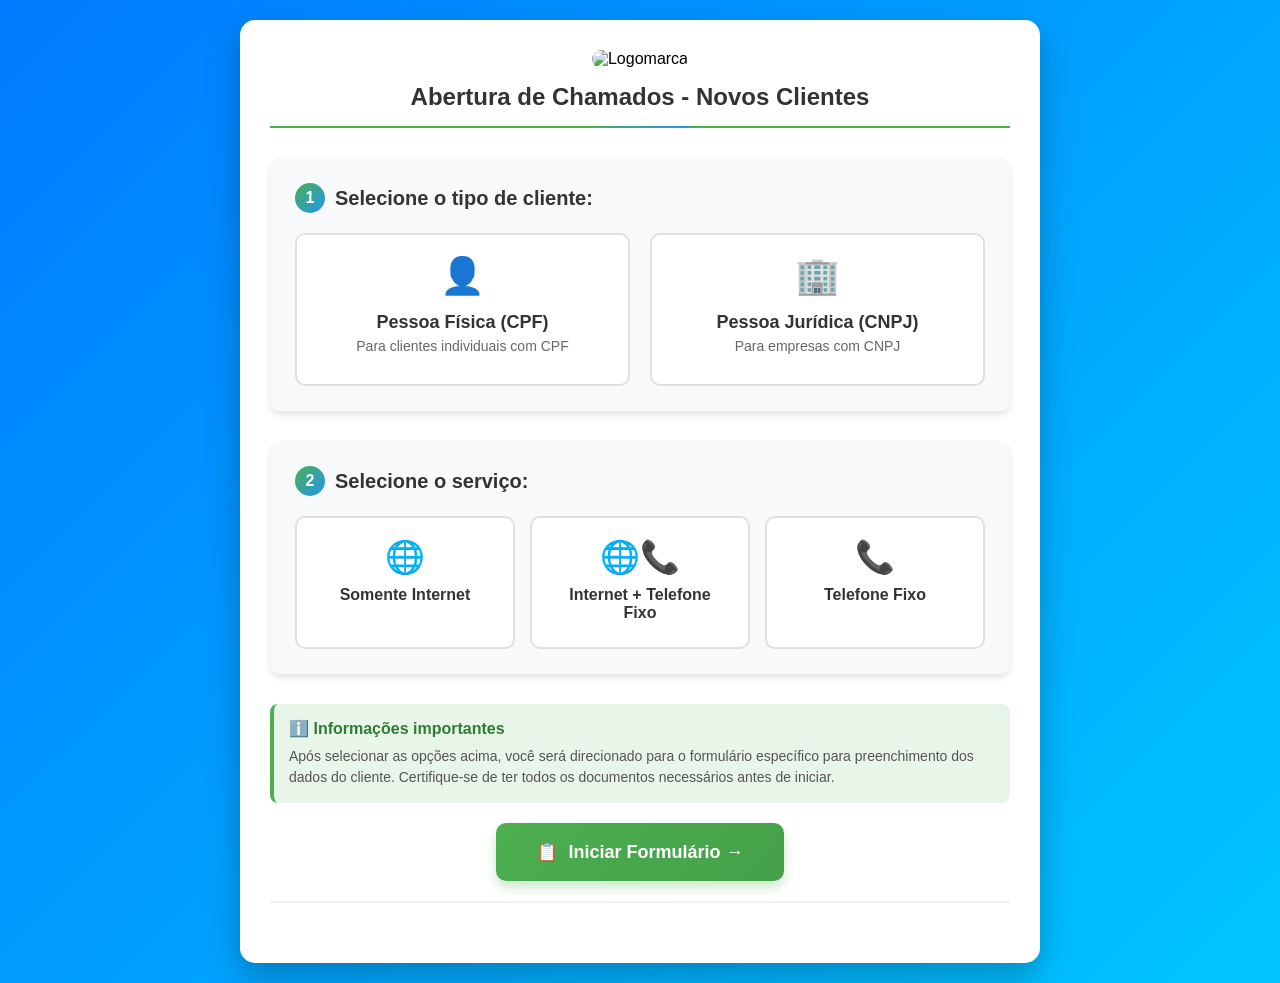
==== commit 0eb30e77: "Add files via upload" ====
--- a/index.html
+++ b/index.html
@@ -5,471 +5,344 @@
     <meta name="viewport" content="width=device-width, initial-scale=1.0">
     <meta name="theme-color" content="#4CAF50">
     <meta name="description" content="Sistema de abertura de chamados para novos clientes">
-    <title>Abertura de Chamados - Novos Clientes</title>
-    <link rel="manifest" href="manifest.json">
-    <link rel="icon" type="image/png" href="android-icon-192x192.png">
-    <script src="https://cdnjs.cloudflare.com/ajax/libs/jspdf/2.5.1/jspdf.umd.min.js"></script>
-    <script src="https://cdnjs.cloudflare.com/ajax/libs/html2canvas/1.4.1/html2canvas.min.js"></script>
+    <title>SEM FRONTEIRAS - Abertura de Chamados</title>
     <style>
         * {
             box-sizing: border-box;
             font-family: 'Segoe UI', Tahoma, Geneva, Verdana, sans-serif;
+            margin: 0;
+            padding: 0;
         }
         
         body {
             background: linear-gradient(135deg, #007bff 0%, #00c6ff 100%);
-            margin: 0;
+            min-height: 100vh;
+            display: flex;
+            justify-content: center;
+            align-items: center;
             padding: 20px;
-            min-height: 100vh;
         }
         
         .container {
-            max-width: 900px;
-            margin: 0 auto;
+            max-width: 800px;
+            width: 100%;
             background-color: white;
-            padding: 25px;
-            border-radius: 12px;
-            box-shadow: 0 10px 30px rgba(0,0,0,0.2);
+            padding: 30px;
+            border-radius: 15px;
+            box-shadow: 0 15px 35px rgba(0, 0, 0, 0.25);
+            text-align: center;
+        }
+        
+        .logo-section {
+            margin-bottom: 30px;
+            padding-bottom: 20px;
+            border-bottom: 2px solid #f0f0f0;
         }
         
         .logo {
-            text-align: center;
-            margin-bottom: 25px;
+            max-width: 180px;
+            margin: 0 auto 15px;
         }
         
         .logo img {
-            max-width: 220px;
-            border-radius: 8px;
-            box-shadow: 0 4px 8px rgba(0,0,0,0.1);
-        }
-        
-        h1 {
-            text-align: center;
+            width: 100%;
+            height: auto;
+            border-radius: 10px;
+        }
+        
+        .company-name {
             color: #333;
+            font-size: 28px;
+            font-weight: 700;
+            margin-bottom: 5px;
+            letter-spacing: 1px;
+        }
+        
+        .company-subtitle {
+            color: #4CAF50;
+            font-size: 20px;
+            font-weight: 600;
+            margin-bottom: 10px;
+        }
+        
+        .page-title {
+            color: #333;
+            font-size: 24px;
+            font-weight: 600;
             margin-bottom: 30px;
-            font-weight: 600;
+            padding-bottom: 15px;
+            border-bottom: 2px solid #4CAF50;
             position: relative;
-            padding-bottom: 15px;
-            font-size: 28px;
-        }
-        
-        h1::after {
+        }
+        
+        .page-title::after {
             content: '';
             position: absolute;
-            bottom: 0;
+            bottom: -2px;
             left: 50%;
             transform: translateX(-50%);
             width: 100px;
-            height: 3px;
+            height: 2px;
             background: linear-gradient(to right, #4CAF50, #2196F3);
-            border-radius: 3px;
-        }
-        
-        .payment-options {
-            display: flex;
-            justify-content: center;
-            margin-bottom: 25px;
-            gap: 15px;
-        }
-        
-        .payment-option {
-            padding: 12px 25px;
-            border: 2px solid #ddd;
-            border-radius: 8px;
-            cursor: pointer;
-            background-color: #f9f9f9;
-            transition: all 0.3s;
-            font-weight: 500;
-            flex: 1;
-            text-align: center;
-            max-width: 200px;
-        }
-        
-        .payment-option.active {
-            background: linear-gradient(135deg, #4CAF50, #45a049);
-            color: white;
-            border-color: #4CAF50;
-            box-shadow: 0 4px 8px rgba(76, 175, 80, 0.3);
-        }
-        
-        .form-section {
-            display: none;
-            animation: fadeIn 0.5s ease;
-        }
-        
-        @keyframes fadeIn {
-            from { opacity: 0; transform: translateY(10px); }
-            to { opacity: 1; transform: translateY(0); }
-        }
-        
-        .form-section.active {
-            display: block;
-        }
-        
-        .section-title {
-            background: linear-gradient(135deg, #f0f0f0, #e0e0e0);
-            padding: 12px 15px;
-            margin: 25px 0 18px;
-            border-left: 5px solid #4CAF50;
-            font-weight: 600;
-            border-radius: 0 8px 8px 0;
+        }
+        
+        .step {
+            background-color: #f8f9fa;
+            border-radius: 10px;
+            padding: 25px;
+            margin-bottom: 30px;
+            text-align: left;
+            box-shadow: 0 4px 6px rgba(0, 0, 0, 0.1);
+        }
+        
+        .step-title {
             color: #333;
-            box-shadow: 0 2px 5px rgba(0,0,0,0.05);
-        }
-        
-        .form-group {
-            margin-bottom: 18px;
-        }
-        
-        .form-row {
-            display: flex;
-            flex-wrap: wrap;
-            gap: 18px;
-        }
-        
-        .form-row .form-group {
-            flex: 1;
-            min-width: 200px;
-        }
-        
-        label {
-            display: block;
-            margin-bottom: 6px;
-            font-weight: 600;
-            color: #444;
-            font-size: 14px;
-        }
-        
-        input, select {
-            width: 100%;
-            padding: 12px;
-            border: 1px solid #ddd;
-            border-radius: 6px;
-            font-size: 16px;
-            transition: all 0.3s;
-            background-color: #fafafa;
-        }
-        
-        input:focus, select:focus {
-            outline: none;
-            border-color: #4CAF50;
-            box-shadow: 0 0 0 3px rgba(76, 175, 80, 0.2);
-            background-color: white;
-        }
-        
-        .checkbox-group {
+            font-size: 20px;
+            font-weight: 600;
+            margin-bottom: 20px;
             display: flex;
             align-items: center;
-        }
-        
-        .checkbox-group input {
-            width: auto;
-            margin-right: 10px;
-        }
-        
-        .gps-button {
-            background: linear-gradient(135deg, #2196F3, #1976D2);
+            gap: 10px;
+        }
+        
+        .step-title::before {
+            content: attr(data-number);
+            background: linear-gradient(135deg, #4CAF50, #2196F3);
             color: white;
-            border: none;
-            padding: 10px 18px;
-            border-radius: 6px;
-            cursor: pointer;
-            font-size: 14px;
-            margin-top: 5px;
-            font-weight: 500;
-            transition: all 0.3s;
+            width: 30px;
+            height: 30px;
+            border-radius: 50%;
             display: flex;
             align-items: center;
             justify-content: center;
-            gap: 8px;
-        }
-        
-        .gps-button:hover {
-            transform: translateY(-2px);
-            box-shadow: 0 4px 8px rgba(33, 150, 243, 0.3);
-        }
-        
-        .gps-button:active {
-            transform: translateY(0);
-        }
-        
-        .image-upload {
-            border: 2px dashed #ddd;
+            font-weight: bold;
+            font-size: 16px;
+        }
+        
+        .options-grid {
+            display: grid;
+            grid-template-columns: repeat(auto-fit, minmax(250px, 1fr));
+            gap: 20px;
+            margin-top: 15px;
+        }
+        
+        .option-card {
+            background-color: white;
+            border: 2px solid #e0e0e0;
+            border-radius: 10px;
             padding: 20px;
+            cursor: pointer;
+            transition: all 0.3s ease;
             text-align: center;
-            border-radius: 6px;
-            margin-top: 10px;
-            transition: all 0.3s;
-            background-color: #f9f9f9;
-        }
-        
-        .image-upload:hover {
+            position: relative;
+        }
+        
+        .option-card:hover {
+            transform: translateY(-5px);
+            box-shadow: 0 8px 15px rgba(0, 0, 0, 0.1);
+            border-color: #4CAF50;
+        }
+        
+        .option-card.selected {
             border-color: #4CAF50;
             background-color: #f0f9f0;
-        }
-        
-        .image-options {
+            box-shadow: 0 8px 15px rgba(76, 175, 80, 0.2);
+        }
+        
+        .option-icon {
+            font-size: 36px;
+            margin-bottom: 15px;
+            display: block;
+        }
+        
+        .option-title {
+            color: #333;
+            font-size: 18px;
+            font-weight: 600;
+            margin-bottom: 5px;
+        }
+        
+        .option-description {
+            color: #666;
+            font-size: 14px;
+            margin-bottom: 10px;
+        }
+        
+        .option-check {
+            position: absolute;
+            top: 10px;
+            right: 10px;
+            width: 24px;
+            height: 24px;
+            border-radius: 50%;
+            background-color: #4CAF50;
+            color: white;
+            display: none;
+            align-items: center;
+            justify-content: center;
+            font-size: 14px;
+        }
+        
+        .option-card.selected .option-check {
             display: flex;
-            gap: 10px;
-            justify-content: center;
-            margin-top: 10px;
-        }
-        
-        .image-option-btn {
-            padding: 10px 15px;
-            border: 2px solid #2196F3;
-            border-radius: 6px;
+        }
+        
+        .service-options {
+            display: grid;
+            grid-template-columns: repeat(auto-fit, minmax(200px, 1fr));
+            gap: 15px;
+            margin-top: 15px;
+        }
+        
+        .service-option {
             background-color: white;
-            color: #2196F3;
+            border: 2px solid #e0e0e0;
+            border-radius: 10px;
+            padding: 20px;
             cursor: pointer;
-            font-weight: 500;
-            transition: all 0.3s;
-            display: flex;
-            align-items: center;
-            gap: 5px;
-        }
-        
-        .image-option-btn:hover {
-            background-color: #2196F3;
+            transition: all 0.3s ease;
+            text-align: center;
+            position: relative;
+        }
+        
+        .service-option:hover {
+            transform: translateY(-3px);
+            box-shadow: 0 5px 10px rgba(0, 0, 0, 0.1);
+            border-color: #2196F3;
+        }
+        
+        .service-option.selected {
+            border-color: #2196F3;
+            background-color: #f0f8ff;
+            box-shadow: 0 5px 10px rgba(33, 150, 243, 0.2);
+        }
+        
+        .service-icon {
+            font-size: 32px;
+            margin-bottom: 10px;
+            display: block;
+        }
+        
+        .service-title {
+            color: #333;
+            font-size: 16px;
+            font-weight: 600;
+            margin-bottom: 5px;
+        }
+        
+        .start-button {
+            background: linear-gradient(135deg, #4CAF50, #45a049);
             color: white;
-        }
-        
-        .hidden-file-input {
-            display: none;
-        }
-        
-        .image-preview {
-            max-width: 100%;
-            max-height: 200px;
-            margin-top: 15px;
-            display: none;
-            border-radius: 6px;
-            box-shadow: 0 4px 8px rgba(0,0,0,0.1);
-        }
-        
-        .action-buttons {
-            display: flex;
-            gap: 15px;
-            margin-top: 30px;
-        }
-        
-        .copy-btn, .save-btn, .clear-btn {
-            flex: 1;
-            padding: 15px;
             border: none;
-            border-radius: 8px;
+            padding: 18px 40px;
+            border-radius: 10px;
+            font-size: 18px;
+            font-weight: 600;
             cursor: pointer;
-            font-size: 16px;
-            text-align: center;
-            font-weight: 600;
-            transition: all 0.3s;
-            display: flex;
+            transition: all 0.3s ease;
+            display: inline-flex;
             align-items: center;
             justify-content: center;
             gap: 10px;
-        }
-        
-        .copy-btn {
-            background: linear-gradient(135deg, #2196F3, #1976D2);
-            color: white;
-        }
-        
-        .copy-btn:hover {
+            margin-top: 20px;
+            box-shadow: 0 6px 12px rgba(76, 175, 80, 0.3);
+            text-decoration: none;
+        }
+        
+        .start-button:hover {
             transform: translateY(-3px);
-            box-shadow: 0 6px 12px rgba(33, 150, 243, 0.3);
-        }
-        
-        .save-btn {
-            background: linear-gradient(135deg, #4CAF50, #45a049);
-            color: white;
-        }
-        
-        .save-btn:hover {
-            transform: translateY(-3px);
-            box-shadow: 0 6px 12px rgba(76, 175, 80, 0.3);
-        }
-        
-        .clear-btn {
-            background: linear-gradient(135deg, #ff9800, #f57c00);
-            color: white;
-        }
-        
-        .clear-btn:hover {
-            transform: translateY(-3px);
-            box-shadow: 0 6px 12px rgba(255, 152, 0, 0.3);
-        }
-        
-        .required::after {
-            content: " *";
+            box-shadow: 0 10px 20px rgba(76, 175, 80, 0.4);
+        }
+        
+        .start-button:disabled {
+            background: linear-gradient(135deg, #cccccc, #aaaaaa);
+            cursor: not-allowed;
+            transform: none;
+            box-shadow: none;
+        }
+        
+        .start-button:disabled:hover {
+            transform: none;
+            box-shadow: none;
+        }
+        
+        .validation-message {
             color: #f44336;
-        }
-        
-        .hidden {
-            display: none;
-        }
-        
-        .loading {
-            display: none;
-            color: #2196F3;
-            font-style: italic;
-            margin-top: 8px;
-            text-align: center;
-            padding: 8px;
-            background-color: #f0f8ff;
-            border-radius: 4px;
-        }
-        
-        .error-message {
-            color: #f44336;
-            font-size: 12px;
-            margin-top: 5px;
-            display: none;
-        }
-        
-        .app-controls {
-            display: flex;
-            justify-content: center;
-            gap: 15px;
-            margin-bottom: 20px;
-        }
-        
-        .install-btn, .update-btn {
-            padding: 10px 20px;
-            border: none;
-            border-radius: 6px;
-            cursor: pointer;
-            font-weight: 500;
-            transition: all 0.3s;
-        }
-        
-        .install-btn {
-            background: linear-gradient(135deg, #FF9800, #F57C00);
-            color: white;
-        }
-        
-        .update-btn {
-            background: linear-gradient(135deg, #9C27B0, #7B1FA2);
-            color: white;
-        }
-        
-        .install-btn:hover, .update-btn:hover {
-            transform: translateY(-2px);
-            box-shadow: 0 4px 8px rgba(0,0,0,0.2);
-        }
-        
-        .success-message {
-            background-color: #4CAF50;
-            color: white;
-            padding: 12px;
-            border-radius: 6px;
-            text-align: center;
+            font-size: 14px;
             margin-top: 15px;
             display: none;
-        }
-        
-        .validation-error {
-            border-color: #f44336 !important;
-            box-shadow: 0 0 0 3px rgba(244, 67, 54, 0.2) !important;
-        }
-        
-        .map-link {
-            color: #2196F3;
-            text-decoration: none;
-            font-weight: 500;
-            display: inline-flex;
+            padding: 10px;
+            background-color: #ffebee;
+            border-radius: 5px;
+            border-left: 4px solid #f44336;
+        }
+        
+        .info-box {
+            background-color: #e8f5e9;
+            border-radius: 8px;
+            padding: 15px;
+            margin-top: 25px;
+            text-align: left;
+            border-left: 4px solid #4CAF50;
+        }
+        
+        .info-title {
+            color: #2e7d32;
+            font-weight: 600;
+            margin-bottom: 8px;
+            display: flex;
             align-items: center;
-            gap: 5px;
-            padding: 8px 12px;
-            border: 1px solid #2196F3;
-            border-radius: 4px;
-            transition: all 0.3s;
-        }
-        
-        .map-link:hover {
-            background-color: #2196F3;
-            color: white;
-        }
-        
-        .whatsapp-confirm {
-            background-color: #f0f8ff;
-            padding: 10px;
-            border-radius: 6px;
-            margin-top: 8px;
-            border-left: 4px solid #2196F3;
-        }
-        
-        .whatsapp-buttons {
-            display: flex;
-            gap: 10px;
-            margin-top: 8px;
-        }
-        
-        .whatsapp-btn {
-            padding: 6px 12px;
-            border: none;
-            border-radius: 4px;
-            cursor: pointer;
+            gap: 8px;
+        }
+        
+        .info-text {
+            color: #555;
             font-size: 14px;
-            transition: all 0.3s;
-        }
-        
-        .whatsapp-yes {
-            background-color: #4CAF50;
-            color: white;
-        }
-        
-        .whatsapp-no {
-            background-color: #f44336;
-            color: white;
-        }
-        
-        .whatsapp-btn:hover {
-            opacity: 0.9;
+            line-height: 1.5;
         }
         
         @media (max-width: 768px) {
-            .form-row {
-                flex-direction: column;
-                gap: 15px;
-            }
-            
-            .payment-options {
-                flex-direction: column;
-                align-items: center;
-            }
-            
-            .payment-option {
-                max-width: 100%;
-                width: 100%;
-            }
-            
-            .action-buttons {
-                flex-direction: column;
-            }
-            
-            h1 {
+            .container {
+                padding: 20px;
+            }
+            
+            .options-grid {
+                grid-template-columns: 1fr;
+            }
+            
+            .service-options {
+                grid-template-columns: 1fr;
+            }
+            
+            .step {
+                padding: 20px;
+            }
+            
+            .company-name {
                 font-size: 24px;
             }
             
-            .image-options {
-                flex-direction: column;
-            }
-            
-            .image-option-btn {
-                justify-content: center;
+            .company-subtitle {
+                font-size: 18px;
+            }
+            
+            .page-title {
+                font-size: 20px;
             }
         }
     </style>
 </head>
 <body>
     <div class="container">
-        <div class="logo">
-            <img src="https://i.imgur.com/SEr4lkm.png" alt="Logomarca">
-        </div>
-        
-        <h1>Abertura de Chamados - Novos Clientes</h1>
-        
-        <div class="app-controls">
+        <div class="logo-section">
+            <div class="logo">
+                <img src="https://i.imgur.com/SEr4lkm.png" alt="Logomarca">
+            </div>
+        
+
+        <div class="page-title">Abertura de Chamados - Novos Clientes</div>
+
+<div class="app-controls">
             <button class="install-btn" id="installButton" style="display: none;">
                 📲 Instalar App
             </button>
@@ -478,498 +351,74 @@
             </button>
         </div>
         
-        <div class="payment-options">
-            <div class="payment-option active" data-target="debito">Débito em Conta</div>
-            <div class="payment-option" data-target="boleto">Boleto</div>
-        </div>
-        
-        <form id="chamadoForm">
-            <!-- Formulário para Débito em Conta -->
-            <div id="debito" class="form-section active">
-                <div class="section-title">Dados Pessoais</div>
-                
-                <div class="form-row">
-                    <div class="form-group">
-                        <label for="nome" class="required">Nome:</label>
-                        <input type="text" id="nome" name="nome" required minlength="3" maxlength="100">
-                        <div class="error-message" id="nome-error">Nome deve ter pelo menos 3 caracteres</div>
-                    </div>
-                    
-                    <div class="form-group">
-                        <label for="cpf" class="required">CPF:</label>
-                        <input type="text" id="cpf" name="cpf" required pattern="\d{3}\.\d{3}\.\d{3}-\d{2}" placeholder="000.000.000-00" inputmode="numeric">
-                        <div class="error-message" id="cpf-error">CPF deve estar no formato 000.000.000-00</div>
-                    </div>
+        <!-- Passo 1: Tipo de Cliente -->
+        <div class="step">
+            <div class="step-title" data-number="1">Selecione o tipo de cliente:</div>
+            <div class="options-grid">
+                <div class="option-card" data-type="pf" onclick="selectOption('pf')">
+                    <div class="option-check">✓</div>
+                    <div class="option-icon">👤</div>
+                    <div class="option-title">Pessoa Física (CPF)</div>
+                    <div class="option-description">Para clientes individuais com CPF</div>
                 </div>
                 
-                <div class="form-row">
-                    <div class="form-group">
-                        <label for="rg" class="required">RG:</label>
-                        <input type="text" id="rg" name="rg" required minlength="5" maxlength="20">
-                        <div class="error-message" id="rg-error">RG deve ter entre 5 e 20 caracteres</div>
-                    </div>
-                    
-                    <div class="form-group">
-                        <label for="data_nascimento" class="required">Data de Nascimento:</label>
-                        <input type="text" id="data_nascimento" name="data_nascimento" required placeholder="DD/MM/AAAA" pattern="\d{2}/\d{2}/\d{4}" onfocus="(this.type='text')" onblur="formatDate(this)">
-                        <div class="error-message" id="data_nascimento-error">Data de nascimento inválida (DD/MM/AAAA)</div>
-                    </div>
+                <div class="option-card" data-type="pj" onclick="selectOption('pj')">
+                    <div class="option-check">✓</div>
+                    <div class="option-icon">🏢</div>
+                    <div class="option-title">Pessoa Jurídica (CNPJ)</div>
+                    <div class="option-description">Para empresas com CNPJ</div>
+                </div>
+            </div>
+        </div>
+        
+        <!-- Passo 2: Tipo de Serviço -->
+        <div class="step">
+            <div class="step-title" data-number="2">Selecione o serviço:</div>
+            <div class="service-options">
+                <div class="service-option" data-service="internet" onclick="selectService('internet')">
+                    <div class="option-check">✓</div>
+                    <div class="service-icon">🌐</div>
+                    <div class="service-title">Somente Internet</div>
                 </div>
                 
-                <div class="form-group">
-                    <label for="documento_imagem">Imagem do Documento:</label>
-                    <div class="image-upload">
-                        <p>Selecione a origem da imagem:</p>
-                        <div class="image-options">
-                            <button type="button" class="image-option-btn" onclick="openCamera('debito')">
-                                📷 Câmera
-                            </button>
-                            <button type="button" class="image-option-btn" onclick="openFileInput('debito')">
-                                📁 Arquivo
-                            </button>
-                        </div>
-                        <input type="file" id="documento_imagem" class="hidden-file-input" name="documento_imagem" accept="image/*">
-                        <img id="documento_preview" class="image-preview" src="#" alt="Prévia do documento">
-                    </div>
+                <div class="service-option" data-service="internet-telefone" onclick="selectService('internet-telefone')">
+                    <div class="option-check">✓</div>
+                    <div class="service-icon">🌐📞</div>
+                    <div class="service-title">Internet + Telefone Fixo</div>
                 </div>
                 
-                <div class="section-title">Endereço do Cliente</div>
-                
-                <div class="form-row">
-                    <div class="form-group">
-                        <label for="cep" class="required">CEP:</label>
-                        <input type="text" id="cep" name="cep" required pattern="\d{5}-\d{3}" placeholder="00000-000" inputmode="numeric">
-                        <div class="error-message" id="cep-error">CEP deve estar no formato 00000-000</div>
-                    </div>
-                    
-                    <div class="form-group">
-                        <label for="numero" class="required">Número:</label>
-                        <input type="text" id="numero" name="numero" required minlength="1" maxlength="10">
-                        <div class="error-message" id="numero-error">Número é obrigatório</div>
-                    </div>
-                </div>
-                
-                <div class="form-group">
-                    <button type="button" class="gps-button" id="gps_button">
-                        📍 Usar GPS para preencher endereço
-                    </button>
-                    <div id="loading" class="loading">Buscando endereço...</div>
-                </div>
-                
-                <div class="form-row">
-                    <div class="form-group">
-                        <label for="endereco" class="required">Endereço:</label>
-                        <input type="text" id="endereco" name="endereco" required minlength="5" maxlength="200">
-                        <div class="error-message" id="endereco-error">Endereço é obrigatório</div>
-                    </div>
-                    
-                    <div class="form-group">
-                        <label for="bairro" class="required">Bairro:</label>
-                        <input type="text" id="bairro" name="bairro" required minlength="2" maxlength="100">
-                        <div class="error-message" id="bairro-error">Bairro é obrigatório</div>
-                    </div>
-                </div>
-                
-                <div class="form-row">
-                    <div class="form-group">
-                        <label for="cidade" class="required">Cidade:</label>
-                        <input type="text" id="cidade" name="cidade" required minlength="2" maxlength="100">
-                        <div class="error-message" id="cidade-error">Cidade é obrigatória</div>
-                    </div>
-                    
-                    <div class="form-group">
-                        <label for="ponto_referencia">Ponto de Referência:</label>
-                        <input type="text" id="ponto_referencia" name="ponto_referencia" maxlength="200">
-                    </div>
-                </div>
-                
-                <div class="form-row">
-                    <div class="form-group">
-                        <label for="coordenadas">Coordenadas:</label>
-                        <input type="text" id="coordenadas" name="coordenadas" readonly>
-                    </div>
-                    
-                    <div class="form-group">
-                        <label for="localizacao_mapa">Localização (Link do Mapa):</label>
-                        <div style="display: flex; gap: 10px; align-items: center;">
-                            <input type="text" id="localizacao_mapa" name="localizacao_mapa" readonly style="flex: 1;">
-                            <a href="#" id="map_link" class="map-link" target="_blank" style="display: none;">🗺️ Abrir Mapa</a>
-                        </div>
-                    </div>
-                </div>
-                
-                <div class="section-title">Informações de Contato</div>
-                
-                <div class="form-row">
-                    <div class="form-group">
-                        <label for="telefone_principal" class="required">Telefone Principal:</label>
-                        <input type="tel" id="telefone_principal" name="telefone_principal" required pattern="\(\d{2}\) \d{5}-\d{4}" placeholder="(00) 00000-0000" inputmode="numeric">
-                        <div class="error-message" id="telefone_principal-error">Telefone deve estar no formato (00) 00000-0000</div>
-                        <div class="whatsapp-confirm" id="whatsapp_confirm" style="display: none;">
-                            <p style="margin: 0 0 8px 0; font-size: 14px;">Este número é do WhatsApp?</p>
-                            <div class="whatsapp-buttons">
-                                <button type="button" class="whatsapp-btn whatsapp-yes" onclick="copyToWhatsApp(true)">Sim</button>
-                                <button type="button" class="whatsapp-btn whatsapp-no" onclick="copyToWhatsApp(false)">Não</button>
-                            </div>
-                        </div>
-                    </div>
-                    
-                    <div class="form-group">
-                        <label for="whatsapp_principal" class="required">WhatsApp Principal:</label>
-                        <input type="tel" id="whatsapp_principal" name="whatsapp_principal" required pattern="\(\d{2}\) \d{5}-\d{4}" placeholder="(00) 00000-0000" inputmode="numeric">
-                        <div class="error-message" id="whatsapp_principal-error">WhatsApp deve estar no formato (00) 00000-0000</div>
-                    </div>
-                </div>
-                
-                <div class="form-row">
-                    <div class="form-group">
-                        <label for="telefone_secundario">Telefone Secundário:</label>
-                        <input type="tel" id="telefone_secundario" name="telefone_secundario" pattern="\(\d{2}\) \d{5}-\d{4}" placeholder="(00) 00000-0000" inputmode="numeric">
-                        <div class="error-message" id="telefone_secundario-error">Telefone deve estar no formato (00) 00000-0000</div>
-                    </div>
-                    
-                    <div class="form-group">
-                        <label for="whatsapp_secundario">WhatsApp Secundário:</label>
-                        <input type="tel" id="whatsapp_secundario" name="whatsapp_secundario" pattern="\(\d{2}\) \d{5}-\d{4}" placeholder="(00) 00000-0000" inputmode="numeric">
-                        <div class="error-message" id="whatsapp_secundario-error">WhatsApp deve estar no formato (00) 00000-0000</div>
-                    </div>
-                </div>
-                
-                <div class="form-group">
-                    <label for="email" class="required">E-mail:</label>
-                    <input type="email" id="email" name="email" required>
-                    <div class="error-message" id="email-error">E-mail deve ser válido</div>
-                </div>
-                
-                <div class="section-title">Informações de Cobrança Banco do Brasil</div>
-                
-                <div class="form-row">
-                    <div class="form-group">
-                        <label for="agencia" class="required">Agência:</label>
-                        <input type="text" id="agencia" name="agencia" required minlength="3" maxlength="10" inputmode="numeric">
-                        <div class="error-message" id="agencia-error">Agência é obrigatória</div>
-                    </div>
-                    
-                    <div class="form-group">
-                        <label for="conta" class="required">Conta:</label>
-                        <input type="text" id="conta" name="conta" required minlength="3" maxlength="15" inputmode="numeric">
-                        <div class="error-message" id="conta-error">Conta é obrigatória</div>
-                    </div>
-                </div>
-                
-                <div class="form-group">
-                    <label for="vencimento_debito" class="required">Vencimento:</label>
-                    <select id="vencimento_debito" name="vencimento_debito" required>
-                        <option value="">Selecione o dia</option>
-                        <option value="05">Dia 05</option>
-                        <option value="10">Dia 10</option>
-                        <option value="15">Dia 15</option>
-                        <option value="20">Dia 20</option>
-                        <option value="25">Dia 25</option>
-                    </select>
-                    <div class="error-message" id="vencimento_debito-error">Vencimento é obrigatório</div>
-                </div>
-                
-                <div class="section-title">Outros</div>
-                
-                <div class="form-row">
-                    <div class="form-group">
-                        <label for="fidelidade" class="required">Aceita a Fidelidade:</label>
-                        <select id="fidelidade" name="fidelidade" required>
-                            <option value="">Selecione</option>
-                            <option value="sim">Sim</option>
-                            <option value="nao">Não</option>
-                        </select>
-                        <div class="error-message" id="fidelidade-error">Selecione uma opção</div>
-                    </div>
-                    
-                    <div class="form-group">
-                        <label for="taxa_instalacao" class="required">Taxa de Instalação:</label>
-                        <input type="text" id="taxa_instalacao" name="taxa_instalacao" required placeholder="R$ 0,00" inputmode="decimal">
-                        <div class="error-message" id="taxa_instalacao-error">Taxa de instalação é obrigatória</div>
-                    </div>
-                </div>
-                
-                <div class="form-row">
-                    <div class="form-group">
-                        <label for="operadora">Operadora:</label>
-                        <input type="text" id="operadora" name="operadora" minlength="2" maxlength="50">
-                        <div class="error-message" id="operadora-error">Operadora deve ter pelo menos 2 caracteres</div>
-                    </div>
-                    
-                    <div class="form-group">
-                        <label for="id_caixa">ID da Caixa:</label>
-                        <input type="text" id="id_caixa" name="id_caixa" minlength="2" maxlength="50">
-                        <div class="error-message" id="id_caixa-error">ID da Caixa deve ter pelo menos 2 caracteres</div>
-                    </div>
-                </div>
-                
-                <div class="form-row">
-                    <div class="form-group">
-                        <label for="plano" class="required">Plano:</label>
-                        <select id="plano" name="plano" required>
-                            <option value="">Selecione</option>
-                            <option value="700MB - R$ 99,90">700MB - R$ 99,90</option>
-                            <option value="900MB - R$ 149,90">900MB - R$ 149,90</option>
-                        </select>
-                        <div class="error-message" id="plano-error">Selecione um plano</div>
-                    </div>
-                    
-                    <div class="form-group">
-                        <label for="vendedor" class="required">Vendedor:</label>
-                        <input type="text" id="vendedor" name="vendedor" required minlength="2" maxlength="100">
-                        <div class="error-message" id="vendedor-error">Vendedor é obrigatório</div>
-                    </div>
+                <div class="service-option" data-service="telefone" onclick="selectService('telefone')">
+                    <div class="option-check">✓</div>
+                    <div class="service-icon">📞</div>
+                    <div class="service-title">Telefone Fixo</div>
                 </div>
             </div>
-            
-            <!-- Formulário para Boleto -->
-            <div id="boleto" class="form-section">
-                <div class="section-title">Dados Pessoais</div>
-                
-                <div class="form-row">
-                    <div class="form-group">
-                        <label for="nome_boleto" class="required">Nome:</label>
-                        <input type="text" id="nome_boleto" name="nome_boleto" required minlength="3" maxlength="100">
-                        <div class="error-message" id="nome_boleto-error">Nome deve ter pelo menos 3 caracteres</div>
-                    </div>
-                    
-                    <div class="form-group">
-                        <label for="cpf_boleto" class="required">CPF:</label>
-                        <input type="text" id="cpf_boleto" name="cpf_boleto" required pattern="\d{3}\.\d{3}\.\d{3}-\d{2}" placeholder="000.000.000-00" inputmode="numeric">
-                        <div class="error-message" id="cpf_boleto-error">CPF deve estar no formato 000.000.000-00</div>
-                    </div>
-                </div>
-                
-                <div class="form-row">
-                    <div class="form-group">
-                        <label for="rg_boleto" class="required">RG:</label>
-                        <input type="text" id="rg_boleto" name="rg_boleto" required minlength="5" maxlength="20">
-                        <div class="error-message" id="rg_boleto-error">RG deve ter entre 5 e 20 caracteres</div>
-                    </div>
-                    
-                    <div class="form-group">
-                        <label for="data_nascimento_boleto" class="required">Data de Nascimento:</label>
-                        <input type="text" id="data_nascimento_boleto" name="data_nascimento_boleto" required placeholder="DD/MM/AAAA" pattern="\d{2}/\d{2}/\d{4}" onfocus="(this.type='text')" onblur="formatDate(this)">
-                        <div class="error-message" id="data_nascimento_boleto-error">Data de nascimento inválida (DD/MM/AAAA)</div>
-                    </div>
-                </div>
-                
-                <div class="form-group">
-                    <label for="documento_imagem_boleto">Imagem do Documento:</label>
-                    <div class="image-upload">
-                        <p>Selecione a origem da imagem:</p>
-                        <div class="image-options">
-                            <button type="button" class="image-option-btn" onclick="openCamera('boleto')">
-                                📷 Câmera
-                            </button>
-                            <button type="button" class="image-option-btn" onclick="openFileInput('boleto')">
-                                📁 Arquivo
-                            </button>
-                        </div>
-                        <input type="file" id="documento_imagem_boleto" class="hidden-file-input" name="documento_imagem_boleto" accept="image/*">
-                        <img id="documento_preview_boleto" class="image-preview" src="#" alt="Prévia do documento">
-                    </div>
-                </div>
-                
-                <div class="section-title">Endereço do Cliente</div>
-                
-                <div class="form-row">
-                    <div class="form-group">
-                        <label for="cep_boleto" class="required">CEP:</label>
-                        <input type="text" id="cep_boleto" name="cep_boleto" required pattern="\d{5}-\d{3}" placeholder="00000-000" inputmode="numeric">
-                        <div class="error-message" id="cep_boleto-error">CEP deve estar no formato 00000-000</div>
-                    </div>
-                    
-                    <div class="form-group">
-                        <label for="numero_boleto" class="required">Número:</label>
-                        <input type="text" id="numero_boleto" name="numero_boleto" required minlength="1" maxlength="10">
-                        <div class="error-message" id="numero_boleto-error">Número é obrigatório</div>
-                    </div>
-                </div>
-                
-                <div class="form-group">
-                    <button type="button" class="gps-button" id="gps_button_boleto">
-                        📍 Usar GPS para preencher endereço
-                    </button>
-                    <div id="loading_boleto" class="loading">Buscando endereço...</div>
-                </div>
-                
-                <div class="form-row">
-                    <div class="form-group">
-                        <label for="endereco_boleto" class="required">Endereço:</label>
-                        <input type="text" id="endereco_boleto" name="endereco_boleto" required minlength="5" maxlength="200">
-                        <div class="error-message" id="endereco_boleto-error">Endereço é obrigatório</div>
-                    </div>
-                    
-                    <div class="form-group">
-                        <label for="bairro_boleto" class="required">Bairro:</label>
-                        <input type="text" id="bairro_boleto" name="bairro_boleto" required minlength="2" maxlength="100">
-                        <div class="error-message" id="bairro_boleto-error">Bairro é obrigatório</div>
-                    </div>
-                </div>
-                
-                <div class="form-row">
-                    <div class="form-group">
-                        <label for="cidade_boleto" class="required">Cidade:</label>
-                        <input type="text" id="cidade_boleto" name="cidade_boleto" required minlength="2" maxlength="100">
-                        <div class="error-message" id="cidade_boleto-error">Cidade é obrigatória</div>
-                    </div>
-                    
-                    <div class="form-group">
-                        <label for="ponto_referencia_boleto">Ponto de Referência:</label>
-                        <input type="text" id="ponto_referencia_boleto" name="ponto_referencia_boleto" maxlength="200">
-                    </div>
-                </div>
-                
-                <div class="form-row">
-                    <div class="form-group">
-                        <label for="coordenadas_boleto">Coordenadas:</label>
-                        <input type="text" id="coordenadas_boleto" name="coordenadas_boleto" readonly>
-                    </div>
-                    
-                    <div class="form-group">
-                        <label for="localizacao_mapa_boleto">Localização (Link do Mapa):</label>
-                        <div style="display: flex; gap: 10px; align-items: center;">
-                            <input type="text" id="localizacao_mapa_boleto" name="localizacao_mapa_boleto" readonly style="flex: 1;">
-                            <a href="#" id="map_link_boleto" class="map-link" target="_blank" style="display: none;">🗺️ Abrir Mapa</a>
-                        </div>
-                    </div>
-                </div>
-                
-                <div class="section-title">Informações de Contato</div>
-                
-                <div class="form-row">
-                    <div class="form-group">
-                        <label for="telefone_principal_boleto" class="required">Telefone Principal:</label>
-                        <input type="tel" id="telefone_principal_boleto" name="telefone_principal_boleto" required pattern="\(\d{2}\) \d{5}-\d{4}" placeholder="(00) 00000-0000" inputmode="numeric">
-                        <div class="error-message" id="telefone_principal_boleto-error">Telefone deve estar no formato (00) 00000-0000</div>
-                        <div class="whatsapp-confirm" id="whatsapp_confirm_boleto" style="display: none;">
-                            <p style="margin: 0 0 8px 0; font-size: 14px;">Este número é do WhatsApp?</p>
-                            <div class="whatsapp-buttons">
-                                <button type="button" class="whatsapp-btn whatsapp-yes" onclick="copyToWhatsAppBoleto(true)">Sim</button>
-                                <button type="button" class="whatsapp-btn whatsapp-no" onclick="copyToWhatsAppBoleto(false)">Não</button>
-                            </div>
-                        </div>
-                    </div>
-                    
-                    <div class="form-group">
-                        <label for="whatsapp_principal_boleto" class="required">WhatsApp Principal:</label>
-                        <input type="tel" id="whatsapp_principal_boleto" name="whatsapp_principal_boleto" required pattern="\(\d{2}\) \d{5}-\d{4}" placeholder="(00) 00000-0000" inputmode="numeric">
-                        <div class="error-message" id="whatsapp_principal_boleto-error">WhatsApp deve estar no formato (00) 00000-0000</div>
-                    </div>
-                </div>
-                
-                <div class="form-row">
-                    <div class="form-group">
-                        <label for="telefone_secundario_boleto">Telefone Secundário:</label>
-                        <input type="tel" id="telefone_secundario_boleto" name="telefone_secundario_boleto" pattern="\(\d{2}\) \d{5}-\d{4}" placeholder="(00) 00000-0000" inputmode="numeric">
-                        <div class="error-message" id="telefone_secundario_boleto-error">Telefone deve estar no formato (00) 00000-0000</div>
-                    </div>
-                    
-                    <div class="form-group">
-                        <label for="whatsapp_secundario_boleto">WhatsApp Secundário:</label>
-                        <input type="tel" id="whatsapp_secundario_boleto" name="whatsapp_secundario_boleto" pattern="\(\d{2}\) \d{5}-\d{4}" placeholder="(00) 00000-0000" inputmode="numeric">
-                        <div class="error-message" id="whatsapp_secundario_boleto-error">WhatsApp deve estar no formato (00) 00000-0000</div>
-                    </div>
-                </div>
-                
-                <div class="form-group">
-                    <label for="email_boleto" class="required">E-mail:</label>
-                    <input type="email" id="email_boleto" name="email_boleto" required>
-                    <div class="error-message" id="email_boleto-error">E-mail deve ser válido</div>
-                </div>
-                
-                <div class="section-title">Informações de Cobrança</div>
-                
-                <div class="form-group">
-                    <label for="vencimento_boleto" class="required">Vencimento:</label>
-                    <select id="vencimento_boleto" name="vencimento_boleto" required>
-                        <option value="">Selecione o dia</option>
-                        <option value="01">Dia 01</option>
-                        <option value="05">Dia 05</option>
-                        <option value="08">Dia 08</option>
-                        <option value="10">Dia 10</option>
-                        <option value="12">Dia 12</option>
-                        <option value="15">Dia 15</option>
-                        <option value="20">Dia 20</option>
-                    </select>
-                    <div class="error-message" id="vencimento_boleto-error">Vencimento é obrigatório</div>
-                </div>
-                
-                <div class="section-title">Outros</div>
-                
-                <div class="form-row">
-                    <div class="form-group">
-                        <label for="fidelidade_boleto" class="required">Aceita a Fidelidade:</label>
-                        <select id="fidelidade_boleto" name="fidelidade_boleto" required>
-                            <option value="">Selecione</option>
-                            <option value="sim">Sim</option>
-                            <option value="nao">Não</option>
-                        </select>
-                        <div class="error-message" id="fidelidade_boleto-error">Selecione uma opção</div>
-                    </div>
-                    
-                    <div class="form-group">
-                        <label for="taxa_instalacao_boleto" class="required">Taxa de Instalação:</label>
-                        <input type="text" id="taxa_instalacao_boleto" name="taxa_instalacao_boleto" required placeholder="R$ 0,00" inputmode="decimal">
-                        <div class="error-message" id="taxa_instalacao_boleto-error">Taxa de instalação é obrigatória</div>
-                    </div>
-                </div>
-                
-                <div class="form-row">
-                    <div class="form-group">
-                        <label for="operadora_boleto">Operadora:</label>
-                        <input type="text" id="operadora_boleto" name="operadora_boleto" minlength="2" maxlength="50">
-                        <div class="error-message" id="operadora_boleto-error">Operadora deve ter pelo menos 2 caracteres</div>
-                    </div>
-                    
-                    <div class="form-group">
-                        <label for="id_caixa_boleto">ID da Caixa:</label>
-                        <input type="text" id="id_caixa_boleto" name="id_caixa_boleto" minlength="2" maxlength="50">
-                        <div class="error-message" id="id_caixa_boleto-error">ID da Caixa deve ter pelo menos 2 caracteres</div>
-                    </div>
-                </div>
-                
-                <div class="form-row">
-                    <div class="form-group">
-                        <label for="plano_boleto" class="required">Plano:</label>
-                        <select id="plano_boleto" name="plano_boleto" required>
-                            <option value="">Selecione</option>
-                            <option value="700MB - R$ 119,90">700MB - R$ 119,90</option>
-                            <option value="900MB - R$ 169,90">900MB - R$ 169,90</option>
-                        </select>
-                        <div class="error-message" id="plano_boleto-error">Selecione um plano</div>
-                    </div>
-                    
-                    <div class="form-group">
-                        <label for="vendedor_boleto" class="required">Vendedor:</label>
-                        <input type="text" id="vendedor_boleto" name="vendedor_boleto" required minlength="2" maxlength="100">
-                        <div class="error-message" id="vendedor_boleto-error">Vendedor é obrigatório</div>
-                    </div>
-                </div>
+        </div>
+        
+        <!-- Mensagem de validação -->
+        <div class="validation-message" id="validationMessage">
+            Por favor, selecione o tipo de cliente e o serviço antes de continuar.
+        </div>
+        
+        <!-- Informações -->
+        <div class="info-box">
+            <div class="info-title">ℹ️ Informações importantes</div>
+            <div class="info-text">
+                Após selecionar as opções acima, você será direcionado para o formulário específico 
+                para preenchimento dos dados do cliente. Certifique-se de ter todos os documentos 
+                necessários antes de iniciar.
             </div>
-            
-            <div class="success-message" id="successMessage">
-                ✅ Dados copiados com sucesso! Agora você pode colar no WhatsApp.
-            </div>
-            
-            <div class="action-buttons">
-                <button type="button" class="copy-btn" id="copyButton">
-                    📋 Copiar
-                </button>
-                <button type="button" class="save-btn" id="saveButton">
-                    💾 Salvar PDF
-                </button>
-                <button type="button" class="clear-btn" id="clearButton">
-                    🗑️ Limpar Formulário
-                </button>
-            </div>
-        </form>
+        </div>
+        
+        <!-- Botão para iniciar -->
+        <a href="#" class="start-button" id="startButton" onclick="startForm()">
+            <span>📋</span> Iniciar Formulário →
+        </a>
     </div>
 
     <script>
-        // Service Worker Registration
+
+ // Service Worker Registration
         if ('serviceWorker' in navigator) {
             window.addEventListener('load', function() {
                 navigator.serviceWorker.register('service-worker.js')
@@ -1034,653 +483,109 @@
             });
         }
 
-        // Funções para upload de imagem - CORRIGIDAS
-        function openCamera(formType) {
-            const fileInput = formType === 'boleto' 
-                ? document.getElementById('documento_imagem_boleto') 
-                : document.getElementById('documento_imagem');
-            
-            // Para câmera, usar capture
-            fileInput.setAttribute('capture', 'environment');
-            fileInput.setAttribute('accept', 'image/*');
-            fileInput.click();
-            
-            // Resetar após o clique para não afetar próximos usos
-            setTimeout(() => {
-                fileInput.removeAttribute('capture');
-            }, 100);
-        }
-
-        function openFileInput(formType) {
-            const fileInput = formType === 'boleto' 
-                ? document.getElementById('documento_imagem_boleto') 
-                : document.getElementById('documento_imagem');
-            
-            // Para arquivo, não usar capture
-            fileInput.removeAttribute('capture');
-            fileInput.setAttribute('accept', 'image/*');
-            fileInput.click();
-        }
-
-        // Configurar eventos de change para os file inputs
-        document.getElementById('documento_imagem').addEventListener('change', function(e) {
-            handleImageUpload(e, 'documento_preview');
-        });
-
-        document.getElementById('documento_imagem_boleto').addEventListener('change', function(e) {
-            handleImageUpload(e, 'documento_preview_boleto');
-        });
-
-        function handleImageUpload(event, previewId) {
-            const file = event.target.files[0];
-            if (file) {
-                const reader = new FileReader();
-                reader.onload = function(e) {
-                    const preview = document.getElementById(previewId);
-                    preview.src = e.target.result;
-                    preview.style.display = 'block';
-                    
-                    // Resetar o input file para permitir selecionar a mesma imagem novamente
-                    event.target.value = '';
-                }
-                reader.readAsDataURL(file);
-            }
-        }
-
-        // Alternar entre as opções de pagamento
-        document.querySelectorAll('.payment-option').forEach(option => {
-            option.addEventListener('click', function() {
-                // Remover classe ativa de todas as opções
-                document.querySelectorAll('.payment-option').forEach(opt => {
-                    opt.classList.remove('active');
-                });
-                
-                // Adicionar classe ativa à opção clicada
-                this.classList.add('active');
-                
-                // Esconder todos os formulários
-                document.querySelectorAll('.form-section').forEach(section => {
-                    section.classList.remove('active');
-                });
-                
-                // Mostrar o formulário correspondente
-                const targetId = this.getAttribute('data-target');
-                document.getElementById(targetId).classList.add('active');
-            });
-        });
-        
-        // Formatação automática do CPF
-        function formatCPF(cpf) {
-            cpf = cpf.replace(/\D/g, '');
-            cpf = cpf.replace(/(\d{3})(\d)/, '$1.$2');
-            cpf = cpf.replace(/(\d{3})(\d)/, '$1.$2');
-            cpf = cpf.replace(/(\d{3})(\d{1,2})$/, '$1-$2');
-            return cpf;
-        }
-        
-        // Formatação automática do CEP
-        function formatCEP(cep) {
-            cep = cep.replace(/\D/g, '');
-            cep = cep.replace(/^(\d{5})(\d)/, '$1-$2');
-            return cep;
-        }
-        
-        // Formatação automática do telefone
-        function formatPhone(phone) {
-            phone = phone.replace(/\D/g, '');
-            phone = phone.replace(/^(\d{2})(\d)/g, '($1) $2');
-            phone = phone.replace(/(\d{5})(\d)/, '$1-$2');
-            return phone;
-        }
-        
-        // Formatação automática da taxa de instalação
-        function formatCurrency(value) {
-            value = value.replace(/\D/g, '');
-            if (value === '') return 'R$ 0,00';
-            value = (parseInt(value) / 100).toLocaleString('pt-BR', {
-                minimumFractionDigits: 2,
-                maximumFractionDigits: 2
-            });
-            return 'R$ ' + value;
-        }
-        
-        // Formatação de data
-        function formatDate(input) {
-            let value = input.value.replace(/\D/g, '');
-            if (value.length >= 2) {
-                value = value.substring(0, 2) + '/' + value.substring(2);
-            }
-            if (value.length >= 5) {
-                value = value.substring(0, 5) + '/' + value.substring(5, 9);
-            }
-            input.value = value;
-            
-            // Validação da data
-            const dateRegex = /^(\d{2})\/(\d{2})\/(\d{4})$/;
-            if (dateRegex.test(value)) {
-                const [, day, month, year] = value.match(dateRegex);
-                const date = new Date(`${year}-${month}-${day}`);
-                const maxDate = new Date('2006-12-31');
-                
-                if (date > maxDate) {
-                    input.classList.add('validation-error');
-                    document.getElementById(input.id + '-error').style.display = 'block';
-                } else {
-                    input.classList.remove('validation-error');
-                    document.getElementById(input.id + '-error').style.display = 'none';
-                }
-            }
-        }
-        
-        // Aplicar formatação em tempo real
-        document.getElementById('cpf').addEventListener('input', function(e) {
-            this.value = formatCPF(this.value);
-        });
-        
-        document.getElementById('cpf_boleto').addEventListener('input', function(e) {
-            this.value = formatCPF(this.value);
-        });
-        
-        document.getElementById('cep').addEventListener('input', function(e) {
-            this.value = formatCEP(this.value);
-        });
-        
-        document.getElementById('cep_boleto').addEventListener('input', function(e) {
-            this.value = formatCEP(this.value);
-        });
-        
-        document.getElementById('telefone_principal').addEventListener('input', function(e) {
-            this.value = formatPhone(this.value);
-            // Mostrar confirmação do WhatsApp quando o telefone estiver completo
-            if (this.value.length === 15) {
-                document.getElementById('whatsapp_confirm').style.display = 'block';
-            }
-        });
-        
-        document.getElementById('telefone_principal_boleto').addEventListener('input', function(e) {
-            this.value = formatPhone(this.value);
-            // Mostrar confirmação do WhatsApp quando o telefone estiver completo
-            if (this.value.length === 15) {
-                document.getElementById('whatsapp_confirm_boleto').style.display = 'block';
-            }
-        });
-        
-        document.getElementById('whatsapp_principal').addEventListener('input', function(e) {
-            this.value = formatPhone(this.value);
-        });
-        
-        document.getElementById('whatsapp_principal_boleto').addEventListener('input', function(e) {
-            this.value = formatPhone(this.value);
-        });
-        
-        document.getElementById('telefone_secundario').addEventListener('input', function(e) {
-            this.value = formatPhone(this.value);
-        });
-        
-        document.getElementById('telefone_secundario_boleto').addEventListener('input', function(e) {
-            this.value = formatPhone(this.value);
-        });
-        
-        document.getElementById('whatsapp_secundario').addEventListener('input', function(e) {
-            this.value = formatPhone(this.value);
-        });
-        
-        document.getElementById('whatsapp_secundario_boleto').addEventListener('input', function(e) {
-            this.value = formatPhone(this.value);
-        });
-        
-        document.getElementById('taxa_instalacao').addEventListener('input', function(e) {
-            this.value = formatCurrency(this.value);
-        });
-        
-        document.getElementById('taxa_instalacao_boleto').addEventListener('input', function(e) {
-            this.value = formatCurrency(this.value);
-        });
-        
-        // Função para copiar número para WhatsApp
-        function copyToWhatsApp(isWhatsApp) {
-            const telefonePrincipal = document.getElementById('telefone_principal').value;
-            const whatsappPrincipal = document.getElementById('whatsapp_principal');
-            
-            if (isWhatsApp) {
-                whatsappPrincipal.value = telefonePrincipal;
-            }
-            
-            document.getElementById('whatsapp_confirm').style.display = 'none';
-        }
-        
-        function copyToWhatsAppBoleto(isWhatsApp) {
-            const telefonePrincipal = document.getElementById('telefone_principal_boleto').value;
-            const whatsappPrincipal = document.getElementById('whatsapp_principal_boleto');
-            
-            if (isWhatsApp) {
-                whatsappPrincipal.value = telefonePrincipal;
-            }
-            
-            document.getElementById('whatsapp_confirm_boleto').style.display = 'none';
-        }
-        
-        // Validação de iniciais maiúsculas
-        function capitalizeWords(text) {
-            const wordsToIgnore = ['de', 'da', 'do', 'e'];
-            return text.replace(/\w\S*/g, function(txt) {
-                if (wordsToIgnore.includes(txt.toLowerCase())) {
-                    return txt.toLowerCase();
-                }
-                return txt.charAt(0).toUpperCase() + txt.substr(1).toLowerCase();
-            });
-        }
-        
-        // Aplicar capitalização em campos de texto
-        const textFields = document.querySelectorAll('input[type="text"]:not([id*="cpf"]):not([id*="cep"]):not([id*="taxa"]):not([readonly]):not([id*="data_nascimento"])');
-        textFields.forEach(field => {
-            field.addEventListener('blur', function() {
-                if (this.value.trim() !== '') {
-                    this.value = capitalizeWords(this.value);
-                }
-            });
-        });
-        
-        // Função para obter localização via GPS - CORRIGIDA
-        function getLocation(isBoleto = false) {
-            const loadingElement = isBoleto 
-                ? document.getElementById('loading_boleto') 
-                : document.getElementById('loading');
-                
-            if (loadingElement) loadingElement.style.display = 'block';
-            
-            if (navigator.geolocation) {
-                navigator.geolocation.getCurrentPosition(
-                    function(position) {
-                        const lat = position.coords.latitude;
-                        const lng = position.coords.longitude;
-                        
-                        // Preencher campos de coordenadas e mapa
-                        if (isBoleto) {
-                            document.getElementById('coordenadas_boleto').value = `${lat.toFixed(6)}, ${lng.toFixed(6)}`;
-                            document.getElementById('localizacao_mapa_boleto').value = `https://www.google.com/maps?q=${lat},${lng}`;
-                            document.getElementById('map_link_boleto').href = `https://www.google.com/maps?q=${lat},${lng}`;
-                            document.getElementById('map_link_boleto').style.display = 'inline-flex';
-                        } else {
-                            document.getElementById('coordenadas').value = `${lat.toFixed(6)}, ${lng.toFixed(6)}`;
-                            document.getElementById('localizacao_mapa').value = `https://www.google.com/maps?q=${lat},${lng}`;
-                            document.getElementById('map_link').href = `https://www.google.com/maps?q=${lat},${lng}`;
-                            document.getElementById('map_link').style.display = 'inline-flex';
-                        }
-                        
-                        // Usar API de geocodificação (Nominatim - OpenStreetMap)
-                        fetch(`https://nominatim.openstreetmap.org/reverse?format=json&lat=${lat}&lon=${lng}&addressdetails=1&zoom=18`)
-                            .then(response => response.json())
-                            .then(data => {
-                                if (data && data.address) {
-                                    const address = data.address;
-                                    
-                                    // Preencher os campos de endereço
-                                    if (isBoleto) {
-                                        if (address.postcode) document.getElementById('cep_boleto').value = formatCEP(address.postcode);
-                                        if (address.house_number) document.getElementById('numero_boleto').value = address.house_number;
-                                        if (address.road) document.getElementById('endereco_boleto').value = address.road;
-                                        if (address.suburb || address.neighbourhood) document.getElementById('bairro_boleto').value = address.suburb || address.neighbourhood;
-                                        if (address.city || address.town || address.village) document.getElementById('cidade_boleto').value = address.city || address.town || address.village;
-                                    } else {
-                                        if (address.postcode) document.getElementById('cep').value = formatCEP(address.postcode);
-                                        if (address.house_number) document.getElementById('numero').value = address.house_number;
-                                        if (address.road) document.getElementById('endereco').value = address.road;
-                                        if (address.suburb || address.neighbourhood) document.getElementById('bairro').value = address.suburb || address.neighbourhood;
-                                        if (address.city || address.town || address.village) document.getElementById('cidade').value = address.city || address.town || address.village;
-                                    }
-                                    
-                                    if (loadingElement) loadingElement.style.display = 'none';
-                                    alert('Endereço preenchido automaticamente com sucesso!');
-                                } else {
-                                    throw new Error('Endereço não encontrado');
-                                }
-                            })
-                            .catch(error => {
-                                console.error('Erro ao obter endereço:', error);
-                                if (loadingElement) loadingElement.style.display = 'none';
-                                alert('Não foi possível obter o endereço completo. Por favor, preencha manualmente os campos que faltaram.');
-                            });
-                    }, 
-                    function(error) {
-                        if (loadingElement) loadingElement.style.display = 'none';
-                        let errorMessage = 'Erro ao obter localização: ';
-                        switch(error.code) {
-                            case error.PERMISSION_DENIED:
-                                errorMessage += 'Usuário negou a solicitação de Geolocalização.';
-                                break;
-                            case error.POSITION_UNAVAILABLE:
-                                errorMessage += 'As informações de localização não estão disponíveis.';
-                                break;
-                            case error.TIMEOUT:
-                                errorMessage += 'A solicitação de localização expirou.';
-                                break;
-                            case error.UNKNOWN_ERROR:
-                                errorMessage += 'Ocorreu um erro desconhecido.';
-                                break;
-                        }
-                        alert(errorMessage);
-                    },
-                    {
-                        enableHighAccuracy: true,
-                        timeout: 10000,
-                        maximumAge: 60000
-                    }
-                );
+        // Variáveis para armazenar as seleções
+        let selectedType = null;
+        let selectedService = null;
+        
+        // Selecionar tipo de cliente
+        function selectOption(type) {
+            // Remover seleção anterior
+            document.querySelectorAll('.option-card').forEach(card => {
+                card.classList.remove('selected');
+            });
+            
+            // Adicionar seleção atual
+            document.querySelector(`.option-card[data-type="${type}"]`).classList.add('selected');
+            selectedType = type;
+            
+            // Atualizar botão
+            updateStartButton();
+        }
+        
+        // Selecionar serviço
+        function selectService(service) {
+            // Remover seleção anterior
+            document.querySelectorAll('.service-option').forEach(card => {
+                card.classList.remove('selected');
+            });
+            
+            // Adicionar seleção atual
+            document.querySelector(`.service-option[data-service="${service}"]`).classList.add('selected');
+            selectedService = service;
+            
+            // Atualizar botão
+            updateStartButton();
+        }
+        
+        // Atualizar estado do botão de iniciar
+        function updateStartButton() {
+            const button = document.getElementById('startButton');
+            const validationMessage = document.getElementById('validationMessage');
+            
+            if (selectedType && selectedService) {
+                button.removeAttribute('disabled');
+                button.style.pointerEvents = 'auto';
+                validationMessage.style.display = 'none';
             } else {
-                if (loadingElement) loadingElement.style.display = 'none';
-                alert('Geolocalização não é suportada por este navegador.');
-            }
-        }
-        
-        // Adicionar eventos aos botões de GPS - CORRIGIDO
-        document.getElementById('gps_button').addEventListener('click', function() {
-            getLocation(false);
-        });
-        
-        document.getElementById('gps_button_boleto').addEventListener('click', function() {
-            getLocation(true);
-        });
-        
-        // Validação em tempo real
-        function setupValidation(fieldId, errorId, validationFn) {
-            const field = document.getElementById(fieldId);
-            const error = document.getElementById(errorId);
-            
-            field.addEventListener('blur', function() {
-                if (!validationFn(this.value)) {
-                    error.style.display = 'block';
-                    this.classList.add('validation-error');
-                } else {
-                    error.style.display = 'none';
-                    this.classList.remove('validation-error');
-                }
-            });
-            
-            field.addEventListener('input', function() {
-                if (validationFn(this.value)) {
-                    error.style.display = 'none';
-                    this.classList.remove('validation-error');
-                }
-            });
-        }
-        
-        // Configurar validações
-        setupValidation('nome', 'nome-error', value => value.length >= 3);
-        setupValidation('cpf', 'cpf-error', value => /^\d{3}\.\d{3}\.\d{3}-\d{2}$/.test(value));
-        setupValidation('rg', 'rg-error', value => value.length >= 5 && value.length <= 20);
-        setupValidation('data_nascimento', 'data_nascimento-error', value => {
-            const dateRegex = /^(\d{2})\/(\d{2})\/(\d{4})$/;
-            if (!dateRegex.test(value)) return false;
-            const [, day, month, year] = value.match(dateRegex);
-            const date = new Date(`${year}-${month}-${day}`);
-            const maxDate = new Date('2006-12-31');
-            return date <= maxDate;
-        });
-        setupValidation('cep', 'cep-error', value => /^\d{5}-\d{3}$/.test(value));
-        setupValidation('numero', 'numero-error', value => value.length >= 1);
-        setupValidation('endereco', 'endereco-error', value => value.length >= 5);
-        setupValidation('bairro', 'bairro-error', value => value.length >= 2);
-        setupValidation('cidade', 'cidade-error', value => value.length >= 2);
-        setupValidation('telefone_principal', 'telefone_principal-error', value => /^\(\d{2}\) \d{5}-\d{4}$/.test(value));
-        setupValidation('whatsapp_principal', 'whatsapp_principal-error', value => /^\(\d{2}\) \d{5}-\d{4}$/.test(value));
-        setupValidation('email', 'email-error', value => /^[^\s@]+@[^\s@]+\.[^\s@]+$/.test(value));
-        setupValidation('agencia', 'agencia-error', value => value.length >= 3);
-        setupValidation('conta', 'conta-error', value => value.length >= 3);
-        setupValidation('vencimento_debito', 'vencimento_debito-error', value => value.length > 0);
-        setupValidation('fidelidade', 'fidelidade-error', value => value.length > 0);
-        setupValidation('taxa_instalacao', 'taxa_instalacao-error', value => value.length > 0);
-        setupValidation('operadora', 'operadora-error', value => value.length >= 2);
-        setupValidation('id_caixa', 'id_caixa-error', value => value.length >= 2);
-        setupValidation('plano', 'plano-error', value => value.length > 0);
-        setupValidation('vendedor', 'vendedor-error', value => value.length >= 2);
-        
-        // Configurar validações para o formulário boleto
-        setupValidation('nome_boleto', 'nome_boleto-error', value => value.length >= 3);
-        setupValidation('cpf_boleto', 'cpf_boleto-error', value => /^\d{3}\.\d{3}\.\d{3}-\d{2}$/.test(value));
-        setupValidation('rg_boleto', 'rg_boleto-error', value => value.length >= 5 && value.length <= 20);
-        setupValidation('data_nascimento_boleto', 'data_nascimento_boleto-error', value => {
-            const dateRegex = /^(\d{2})\/(\d{2})\/(\d{4})$/;
-            if (!dateRegex.test(value)) return false;
-            const [, day, month, year] = value.match(dateRegex);
-            const date = new Date(`${year}-${month}-${day}`);
-            const maxDate = new Date('2006-12-31');
-            return date <= maxDate;
-        });
-        setupValidation('cep_boleto', 'cep_boleto-error', value => /^\d{5}-\d{3}$/.test(value));
-        setupValidation('numero_boleto', 'numero_boleto-error', value => value.length >= 1);
-        setupValidation('endereco_boleto', 'endereco_boleto-error', value => value.length >= 5);
-        setupValidation('bairro_boleto', 'bairro_boleto-error', value => value.length >= 2);
-        setupValidation('cidade_boleto', 'cidade_boleto-error', value => value.length >= 2);
-        setupValidation('telefone_principal_boleto', 'telefone_principal_boleto-error', value => /^\(\d{2}\) \d{5}-\d{4}$/.test(value));
-        setupValidation('whatsapp_principal_boleto', 'whatsapp_principal_boleto-error', value => /^\(\d{2}\) \d{5}-\d{4}$/.test(value));
-        setupValidation('email_boleto', 'email_boleto-error', value => /^[^\s@]+@[^\s@]+\.[^\s@]+$/.test(value));
-        setupValidation('vencimento_boleto', 'vencimento_boleto-error', value => value.length > 0);
-        setupValidation('fidelidade_boleto', 'fidelidade_boleto-error', value => value.length > 0);
-        setupValidation('taxa_instalacao_boleto', 'taxa_instalacao_boleto-error', value => value.length > 0);
-        setupValidation('operadora_boleto', 'operadora_boleto-error', value => value.length >= 2);
-        setupValidation('id_caixa_boleto', 'id_caixa_boleto-error', value => value.length >= 2);
-        setupValidation('plano_boleto', 'plano_boleto-error', value => value.length > 0);
-        setupValidation('vendedor_boleto', 'vendedor_boleto-error', value => value.length >= 2);
-        
-        // Função para validar todo o formulário
-        function validateForm(isBoleto = false) {
-            let isValid = true;
-            const prefix = isBoleto ? '_boleto' : '';
-            
-            // Lista de campos obrigatórios (removidos operadora e id_caixa)
-            const requiredFields = [
-                'nome', 'cpf', 'rg', 'data_nascimento', 'cep', 'numero', 
-                'endereco', 'bairro', 'cidade', 'telefone_principal', 'whatsapp_principal', 'email'
-            ];
-            
-            if (!isBoleto) {
-                requiredFields.push('agencia', 'conta', 'vencimento_debito');
+                button.setAttribute('disabled', 'disabled');
+                button.style.pointerEvents = 'none';
+            }
+        }
+        
+        // Iniciar o formulário baseado nas seleções
+        function startForm() {
+            if (!selectedType || !selectedService) {
+                document.getElementById('validationMessage').style.display = 'block';
+                return;
+            }
+            
+            // Mapear as seleções para os arquivos HTML
+            const fileMap = {
+                'pf-internet': 'formulario-pf-internet.html',
+                'pf-internet-telefone': 'formulario-pf-internet-telefone.html',
+                'pf-telefone': 'formulario-pf-telefone.html',
+                'pj-internet': 'formulario-pj-internet.html',
+                'pj-internet-telefone': 'formulario-pj-internet-telefone.html',
+                'pj-telefone': 'formulario-pj-telefone.html'
+            };
+            
+            const key = `${selectedType}-${selectedService}`;
+            const targetFile = fileMap[key];
+            
+            if (targetFile) {
+                // Redirecionar para o formulário específico
+                window.location.href = targetFile;
             } else {
-                requiredFields.push('vencimento_boleto');
-            }
-            
-            requiredFields.push('fidelidade', 'taxa_instalacao', 'plano', 'vendedor');
-            
-            // Validar cada campo
-            requiredFields.forEach(field => {
-                const fieldId = field + prefix;
-                const fieldElement = document.getElementById(fieldId);
-                const errorElement = document.getElementById(fieldId + '-error');
-                
-                if (fieldElement) {
-                    let fieldValid = true;
-                    
-                    // Verificações específicas por tipo de campo
-                    if (field === 'cpf') {
-                        fieldValid = /^\d{3}\.\d{3}\.\d{3}-\d{2}$/.test(fieldElement.value);
-                    } else if (field === 'cep') {
-                        fieldValid = /^\d{5}-\d{3}$/.test(fieldElement.value);
-                    } else if (field === 'telefone_principal' || field === 'whatsapp_principal') {
-                        fieldValid = /^\(\d{2}\) \d{5}-\d{4}$/.test(fieldElement.value);
-                    } else if (field === 'email') {
-                        fieldValid = /^[^\s@]+@[^\s@]+\.[^\s@]+$/.test(fieldElement.value);
-                    } else if (field === 'data_nascimento') {
-                        const dateRegex = /^(\d{2})\/(\d{2})\/(\d{4})$/;
-                        if (!dateRegex.test(fieldElement.value)) {
-                            fieldValid = false;
-                        } else {
-                            const [, day, month, year] = fieldElement.value.match(dateRegex);
-                            const date = new Date(`${year}-${month}-${day}`);
-                            const maxDate = new Date('2006-12-31');
-                            fieldValid = date <= maxDate;
-                        }
-                    } else if (field === 'rg') {
-                        fieldValid = fieldElement.value.length >= 5 && fieldElement.value.length <= 20;
-                    } else if (['nome', 'endereco', 'bairro', 'cidade', 'vendedor'].includes(field)) {
-                        fieldValid = fieldElement.value.length >= (field === 'nome' ? 3 : 2);
-                    } else if (['agencia', 'conta'].includes(field)) {
-                        fieldValid = fieldElement.value.length >= 3;
-                    } else {
-                        fieldValid = fieldElement.value.length > 0;
-                    }
-                    
-                    if (!fieldValid) {
-                        isValid = false;
-                        fieldElement.classList.add('validation-error');
-                        if (errorElement) errorElement.style.display = 'block';
-                    } else {
-                        fieldElement.classList.remove('validation-error');
-                        if (errorElement) errorElement.style.display = 'none';
-                    }
-                }
-            });
-            
-            return isValid;
-        }
-        
-        // Função para copiar dados do formulário - COM VALIDAÇÃO
-        document.getElementById('copyButton').addEventListener('click', function() {
-            const activeForm = document.querySelector('.form-section.active').id;
-            const isBoleto = activeForm === 'boleto';
-            
-            // Validar formulário antes de copiar
-            if (!validateForm(isBoleto)) {
-                alert('Por favor, preencha todos os campos obrigatórios corretamente antes de copiar.');
-                return;
-            }
-            
-            let formData = '';
-            
-            if (activeForm === 'debito') {
-                const fields = document.querySelectorAll('#debito input, #debito select');
-                fields.forEach(field => {
-                    if (field.type !== 'file' && field.type !== 'button' && !field.classList.contains('gps-button') && field.id !== 'coordenadas' && field.id !== 'localizacao_mapa') {
-                        const label = document.querySelector(`label[for="${field.id}"]`);
-                        const labelText = label ? label.textContent.replace(' *', '') : field.name;
-                        if (field.value) {
-                            formData += `${labelText}: ${field.value}\n`;
-                        }
-                    }
-                });
-            } else {
-                const fields = document.querySelectorAll('#boleto input, #boleto select');
-                fields.forEach(field => {
-                    if (field.type !== 'file' && field.type !== 'button' && !field.classList.contains('gps-button') && field.id !== 'coordenadas_boleto' && field.id !== 'localizacao_mapa_boleto') {
-                        const label = document.querySelector(`label[for="${field.id}"]`);
-                        const labelText = label ? label.textContent.replace(' *', '') : field.name;
-                        if (field.value) {
-                            formData += `${labelText}: ${field.value}\n`;
-                        }
-                    }
-                });
-            }
-            
-            navigator.clipboard.writeText(formData)
-                .then(() => {
-                    const successMessage = document.getElementById('successMessage');
-                    successMessage.style.display = 'block';
-                    setTimeout(() => {
-                        successMessage.style.display = 'none';
-                    }, 5000);
-                })
-                .catch(err => {
-                    console.error('Erro ao copiar: ', err);
-                    alert('Erro ao copiar dados. Tente novamente.');
-                });
-        });
-        
-        // Função para salvar como PDF - COM VALIDAÇÃO
-        document.getElementById('saveButton').addEventListener('click', function() {
-            const activeForm = document.querySelector('.form-section.active').id;
-            const isBoleto = activeForm === 'boleto';
-            
-            // Validar formulário antes de salvar
-            if (!validateForm(isBoleto)) {
-                alert('Por favor, preencha todos os campos obrigatórios corretamente antes de salvar.');
-                return;
-            }
-            
-            const { jsPDF } = window.jspdf;
-            const doc = new jsPDF();
-            
-            let formData = [];
-            
-            if (activeForm === 'debito') {
-                const fields = document.querySelectorAll('#debito input, #debito select');
-                fields.forEach(field => {
-                    if (field.type !== 'file' && field.type !== 'button' && !field.classList.contains('gps-button')) {
-                        const label = document.querySelector(`label[for="${field.id}"]`);
-                        const labelText = label ? label.textContent.replace(' *', '') : field.name;
-                        if (field.value) {
-                            formData.push({ label: labelText, value: field.value });
-                        }
-                    }
-                });
-            } else {
-                const fields = document.querySelectorAll('#boleto input, #boleto select');
-                fields.forEach(field => {
-                    if (field.type !== 'file' && field.type !== 'button' && !field.classList.contains('gps-button')) {
-                        const label = document.querySelector(`label[for="${field.id}"]`);
-                        const labelText = label ? label.textContent.replace(' *', '') : field.name;
-                        if (field.value) {
-                            formData.push({ label: labelText, value: field.value });
-                        }
-                    }
-                });
-            }
-            
-            // Adicionar conteúdo ao PDF
-            doc.setFontSize(16);
-            doc.text('Formulário de Abertura de Chamado', 20, 20);
-            doc.setFontSize(12);
-            
-            let yPosition = 40;
-            formData.forEach(item => {
-                if (yPosition > 270) {
-                    doc.addPage();
-                    yPosition = 20;
-                }
-                doc.text(`${item.label}: ${item.value}`, 20, yPosition);
-                yPosition += 10;
-            });
-            
-            // Salvar o PDF
-            doc.save('formulario_chamado.pdf');
-        });
-        
-        // Função para limpar o formulário
-        document.getElementById('clearButton').addEventListener('click', function() {
-            if (confirm('Tem certeza que deseja limpar todo o formulário? Todos os dados preenchidos serão perdidos.')) {
-                const activeForm = document.querySelector('.form-section.active').id;
-                const isBoleto = activeForm === 'boleto';
-                
-                // Limpar todos os campos do formulário ativo
-                const fields = document.querySelectorAll(`#${activeForm} input, #${activeForm} select`);
-                fields.forEach(field => {
-                    if (field.type !== 'button' && !field.classList.contains('gps-button')) {
-                        field.value = '';
-                        field.classList.remove('validation-error');
-                        
-                        // Limpar mensagens de erro
-                        const errorElement = document.getElementById(field.id + '-error');
-                        if (errorElement) {
-                            errorElement.style.display = 'none';
-                        }
-                    }
-                });
-                
-                // Limpar pré-visualizações de imagem
-                if (isBoleto) {
-                    document.getElementById('documento_preview_boleto').style.display = 'none';
-                    document.getElementById('documento_preview_boleto').src = '#';
-                } else {
-                    document.getElementById('documento_preview').style.display = 'none';
-                    document.getElementById('documento_preview').src = '#';
-                }
-                
-                // Limpar mensagem de sucesso
-                document.getElementById('successMessage').style.display = 'none';
-                
-                alert('Formulário limpo com sucesso!');
+                alert('Opção não disponível no momento. Por favor, entre em contato com o suporte.');
+            }
+        }
+        
+        // Inicializar botão desabilitado
+        updateStartButton();
+        
+        // Adicionar teclas de atalho
+        document.addEventListener('keydown', function(e) {
+            // 1 = PF, 2 = PJ
+            if (e.key === '1') {
+                selectOption('pf');
+            } else if (e.key === '2') {
+                selectOption('pj');
+            }
+            
+            // I = Internet, T = Telefone, B = Internet+Telefone (B de ambos)
+            if (e.key === 'i' || e.key === 'I') {
+                selectService('internet');
+            } else if (e.key === 't' || e.key === 'T') {
+                selectService('telefone');
+            } else if (e.key === 'b' || e.key === 'B') {
+                selectService('internet-telefone');
+            }
+            
+            // Enter para iniciar
+            if (e.key === 'Enter' && selectedType && selectedService) {
+                startForm();
             }
         });
     </script>
 </body>
-</html>
-
+</html>
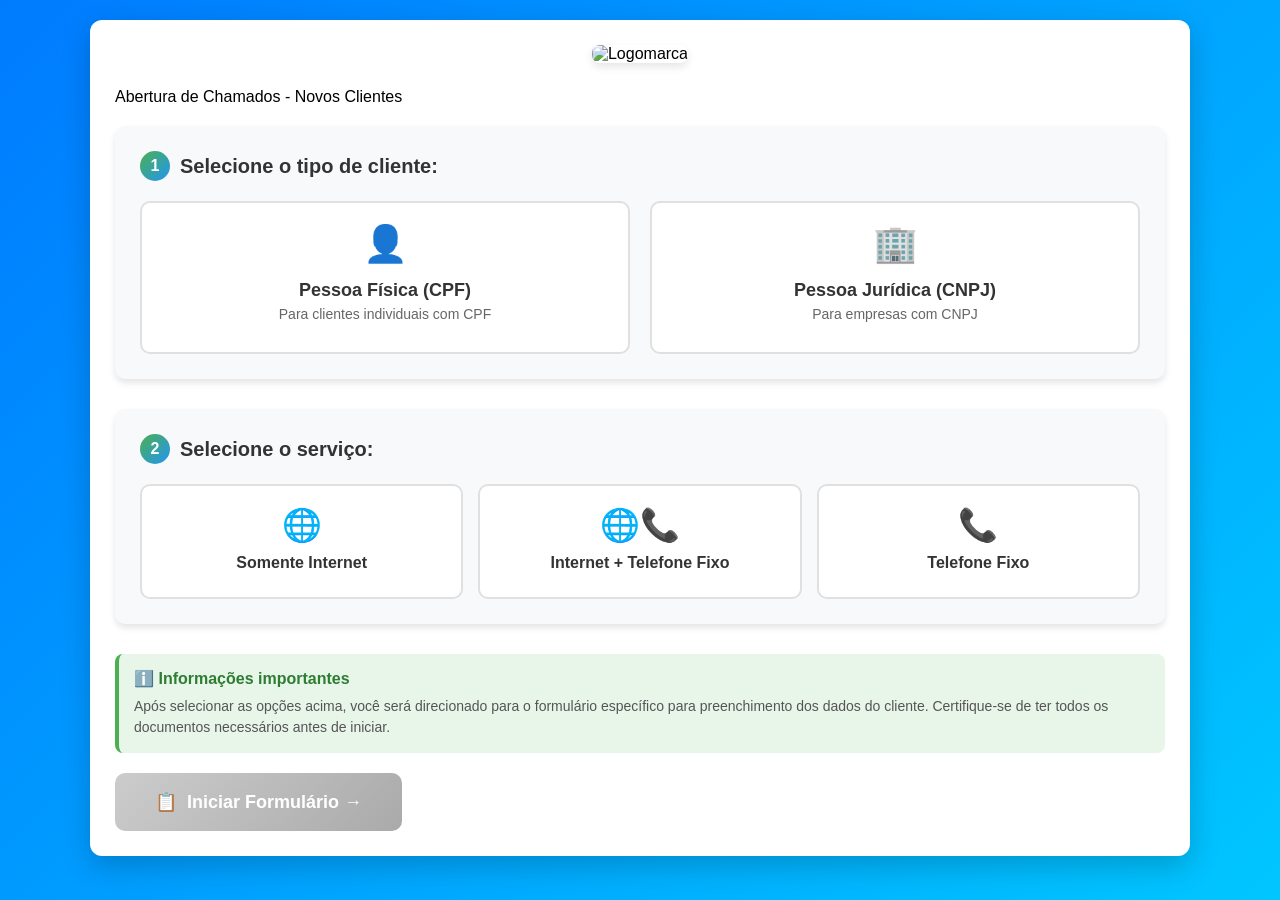
==== commit 3c9ed274: "Add files via upload" ====
--- a/index.html
+++ b/index.html
@@ -6,419 +6,112 @@
     <meta name="theme-color" content="#4CAF50">
     <meta name="description" content="Sistema de abertura de chamados para novos clientes">
     <title>SEM FRONTEIRAS - Abertura de Chamados</title>
-    <style>
-        * {
-            box-sizing: border-box;
-            font-family: 'Segoe UI', Tahoma, Geneva, Verdana, sans-serif;
-            margin: 0;
-            padding: 0;
-        }
-        
-        body {
-            background: linear-gradient(135deg, #007bff 0%, #00c6ff 100%);
-            min-height: 100vh;
-            display: flex;
-            justify-content: center;
-            align-items: center;
-            padding: 20px;
-        }
-        
-        .container {
-            max-width: 800px;
-            width: 100%;
-            background-color: white;
-            padding: 30px;
-            border-radius: 15px;
-            box-shadow: 0 15px 35px rgba(0, 0, 0, 0.25);
-            text-align: center;
-        }
-        
-        .logo-section {
-            margin-bottom: 30px;
-            padding-bottom: 20px;
-            border-bottom: 2px solid #f0f0f0;
-        }
-        
-        .logo {
-            max-width: 180px;
-            margin: 0 auto 15px;
-        }
-        
-        .logo img {
-            width: 100%;
-            height: auto;
-            border-radius: 10px;
-        }
-        
-        .company-name {
-            color: #333;
-            font-size: 28px;
-            font-weight: 700;
-            margin-bottom: 5px;
-            letter-spacing: 1px;
-        }
-        
-        .company-subtitle {
-            color: #4CAF50;
-            font-size: 20px;
-            font-weight: 600;
-            margin-bottom: 10px;
-        }
-        
-        .page-title {
-            color: #333;
-            font-size: 24px;
-            font-weight: 600;
-            margin-bottom: 30px;
-            padding-bottom: 15px;
-            border-bottom: 2px solid #4CAF50;
-            position: relative;
-        }
-        
-        .page-title::after {
-            content: '';
-            position: absolute;
-            bottom: -2px;
-            left: 50%;
-            transform: translateX(-50%);
-            width: 100px;
-            height: 2px;
-            background: linear-gradient(to right, #4CAF50, #2196F3);
-        }
-        
-        .step {
-            background-color: #f8f9fa;
-            border-radius: 10px;
-            padding: 25px;
-            margin-bottom: 30px;
-            text-align: left;
-            box-shadow: 0 4px 6px rgba(0, 0, 0, 0.1);
-        }
-        
-        .step-title {
-            color: #333;
-            font-size: 20px;
-            font-weight: 600;
-            margin-bottom: 20px;
-            display: flex;
-            align-items: center;
-            gap: 10px;
-        }
-        
-        .step-title::before {
-            content: attr(data-number);
-            background: linear-gradient(135deg, #4CAF50, #2196F3);
-            color: white;
-            width: 30px;
-            height: 30px;
-            border-radius: 50%;
-            display: flex;
-            align-items: center;
-            justify-content: center;
-            font-weight: bold;
-            font-size: 16px;
-        }
-        
-        .options-grid {
-            display: grid;
-            grid-template-columns: repeat(auto-fit, minmax(250px, 1fr));
-            gap: 20px;
-            margin-top: 15px;
-        }
-        
-        .option-card {
-            background-color: white;
-            border: 2px solid #e0e0e0;
-            border-radius: 10px;
-            padding: 20px;
-            cursor: pointer;
-            transition: all 0.3s ease;
-            text-align: center;
-            position: relative;
-        }
-        
-        .option-card:hover {
-            transform: translateY(-5px);
-            box-shadow: 0 8px 15px rgba(0, 0, 0, 0.1);
-            border-color: #4CAF50;
-        }
-        
-        .option-card.selected {
-            border-color: #4CAF50;
-            background-color: #f0f9f0;
-            box-shadow: 0 8px 15px rgba(76, 175, 80, 0.2);
-        }
-        
-        .option-icon {
-            font-size: 36px;
-            margin-bottom: 15px;
-            display: block;
-        }
-        
-        .option-title {
-            color: #333;
-            font-size: 18px;
-            font-weight: 600;
-            margin-bottom: 5px;
-        }
-        
-        .option-description {
-            color: #666;
-            font-size: 14px;
-            margin-bottom: 10px;
-        }
-        
-        .option-check {
-            position: absolute;
-            top: 10px;
-            right: 10px;
-            width: 24px;
-            height: 24px;
-            border-radius: 50%;
-            background-color: #4CAF50;
-            color: white;
-            display: none;
-            align-items: center;
-            justify-content: center;
-            font-size: 14px;
-        }
-        
-        .option-card.selected .option-check {
-            display: flex;
-        }
-        
-        .service-options {
-            display: grid;
-            grid-template-columns: repeat(auto-fit, minmax(200px, 1fr));
-            gap: 15px;
-            margin-top: 15px;
-        }
-        
-        .service-option {
-            background-color: white;
-            border: 2px solid #e0e0e0;
-            border-radius: 10px;
-            padding: 20px;
-            cursor: pointer;
-            transition: all 0.3s ease;
-            text-align: center;
-            position: relative;
-        }
-        
-        .service-option:hover {
-            transform: translateY(-3px);
-            box-shadow: 0 5px 10px rgba(0, 0, 0, 0.1);
-            border-color: #2196F3;
-        }
-        
-        .service-option.selected {
-            border-color: #2196F3;
-            background-color: #f0f8ff;
-            box-shadow: 0 5px 10px rgba(33, 150, 243, 0.2);
-        }
-        
-        .service-icon {
-            font-size: 32px;
-            margin-bottom: 10px;
-            display: block;
-        }
-        
-        .service-title {
-            color: #333;
-            font-size: 16px;
-            font-weight: 600;
-            margin-bottom: 5px;
-        }
-        
-        .start-button {
-            background: linear-gradient(135deg, #4CAF50, #45a049);
-            color: white;
-            border: none;
-            padding: 18px 40px;
-            border-radius: 10px;
-            font-size: 18px;
-            font-weight: 600;
-            cursor: pointer;
-            transition: all 0.3s ease;
-            display: inline-flex;
-            align-items: center;
-            justify-content: center;
-            gap: 10px;
-            margin-top: 20px;
-            box-shadow: 0 6px 12px rgba(76, 175, 80, 0.3);
-            text-decoration: none;
-        }
-        
-        .start-button:hover {
-            transform: translateY(-3px);
-            box-shadow: 0 10px 20px rgba(76, 175, 80, 0.4);
-        }
-        
-        .start-button:disabled {
-            background: linear-gradient(135deg, #cccccc, #aaaaaa);
-            cursor: not-allowed;
-            transform: none;
-            box-shadow: none;
-        }
-        
-        .start-button:disabled:hover {
-            transform: none;
-            box-shadow: none;
-        }
-        
-        .validation-message {
-            color: #f44336;
-            font-size: 14px;
-            margin-top: 15px;
-            display: none;
-            padding: 10px;
-            background-color: #ffebee;
-            border-radius: 5px;
-            border-left: 4px solid #f44336;
-        }
-        
-        .info-box {
-            background-color: #e8f5e9;
-            border-radius: 8px;
-            padding: 15px;
-            margin-top: 25px;
-            text-align: left;
-            border-left: 4px solid #4CAF50;
-        }
-        
-        .info-title {
-            color: #2e7d32;
-            font-weight: 600;
-            margin-bottom: 8px;
-            display: flex;
-            align-items: center;
-            gap: 8px;
-        }
-        
-        .info-text {
-            color: #555;
-            font-size: 14px;
-            line-height: 1.5;
-        }
-        
-        @media (max-width: 768px) {
-            .container {
-                padding: 20px;
-            }
-            
-            .options-grid {
-                grid-template-columns: 1fr;
-            }
-            
-            .service-options {
-                grid-template-columns: 1fr;
-            }
-            
-            .step {
-                padding: 20px;
-            }
-            
-            .company-name {
-                font-size: 24px;
-            }
-            
-            .company-subtitle {
-                font-size: 18px;
-            }
-            
-            .page-title {
-                font-size: 20px;
-            }
-        }
-    </style>
+    <link rel="stylesheet" href="styles.css">
+    <link rel="manifest" href="manifest.json">
+    <link rel="icon" type="image/png" href="android-icon-192x192.png">
+    <script src="https://cdnjs.cloudflare.com/ajax/libs/jspdf/2.5.1/jspdf.umd.min.js"></script>
+    <script src="https://cdnjs.cloudflare.com/ajax/libs/html2canvas/1.4.1/html2canvas.min.js"></script>
 </head>
 <body>
-    <div class="container">
-        <div class="logo-section">
-            <div class="logo">
-                <img src="https://i.imgur.com/SEr4lkm.png" alt="Logomarca">
-            </div>
-        
-
-        <div class="page-title">Abertura de Chamados - Novos Clientes</div>
-
-<div class="app-controls">
-            <button class="install-btn" id="installButton" style="display: none;">
-                📲 Instalar App
-            </button>
-            <button class="update-btn" id="updateButton" style="display: none;">
-                🔄 Atualizar App
+    <div id="app">
+        <!-- Tela inicial de seleção -->
+        <div class="container" id="homeScreen">
+            <div class="logo-section">
+                <div class="logo">
+                    <img src="https://i.imgur.com/SEr4lkm.png" alt="Logomarca">
+                </div>
+            </div>
+
+            <div class="page-title">Abertura de Chamados - Novos Clientes</div>
+
+            <div class="app-controls">
+                <button class="install-btn" id="installButton" style="display: none;">
+                    📲 Instalar App
+                </button>
+                <button class="update-btn" id="updateButton" style="display: none;">
+                    🔄 Atualizar App
+                </button>
+            </div>
+            
+            <!-- Passo 1: Tipo de Cliente -->
+            <div class="step">
+                <div class="step-title" data-number="1">Selecione o tipo de cliente:</div>
+                <div class="options-grid">
+                    <div class="option-card" data-type="pf" onclick="selectType('pf')">
+                        <div class="option-check">✓</div>
+                        <div class="option-icon">👤</div>
+                        <div class="option-title">Pessoa Física (CPF)</div>
+                        <div class="option-description">Para clientes individuais com CPF</div>
+                    </div>
+                    
+                    <div class="option-card" data-type="pj" onclick="selectType('pj')">
+                        <div class="option-check">✓</div>
+                        <div class="option-icon">🏢</div>
+                        <div class="option-title">Pessoa Jurídica (CNPJ)</div>
+                        <div class="option-description">Para empresas com CNPJ</div>
+                    </div>
+                </div>
+            </div>
+            
+            <!-- Passo 2: Tipo de Serviço -->
+            <div class="step">
+                <div class="step-title" data-number="2">Selecione o serviço:</div>
+                <div class="service-options">
+                    <div class="service-option" data-service="internet" onclick="selectService('internet')">
+                        <div class="option-check">✓</div>
+                        <div class="service-icon">🌐</div>
+                        <div class="service-title">Somente Internet</div>
+                    </div>
+                    
+                    <div class="service-option" data-service="internet-telefone" onclick="selectService('internet-telefone')">
+                        <div class="option-check">✓</div>
+                        <div class="service-icon">🌐📞</div>
+                        <div class="service-title">Internet + Telefone Fixo</div>
+                    </div>
+                    
+                    <div class="service-option" data-service="telefone" onclick="selectService('telefone')">
+                        <div class="option-check">✓</div>
+                        <div class="service-icon">📞</div>
+                        <div class="service-title">Telefone Fixo</div>
+                    </div>
+                </div>
+            </div>
+            
+            <!-- Mensagem de validação -->
+            <div class="validation-message" id="validationMessage">
+                Por favor, selecione o tipo de cliente e o serviço antes de continuar.
+            </div>
+            
+            <!-- Informações -->
+            <div class="info-box">
+                <div class="info-title">ℹ️ Informações importantes</div>
+                <div class="info-text">
+                    Após selecionar as opções acima, você será direcionado para o formulário específico 
+                    para preenchimento dos dados do cliente. Certifique-se de ter todos os documentos 
+                    necessários antes de iniciar.
+                </div>
+            </div>
+            
+            <!-- Botão para iniciar -->
+            <button class="start-button" id="startButton" onclick="startSelection()" disabled>
+                <span>📋</span> Iniciar Formulário →
             </button>
         </div>
-        
-        <!-- Passo 1: Tipo de Cliente -->
-        <div class="step">
-            <div class="step-title" data-number="1">Selecione o tipo de cliente:</div>
-            <div class="options-grid">
-                <div class="option-card" data-type="pf" onclick="selectOption('pf')">
-                    <div class="option-check">✓</div>
-                    <div class="option-icon">👤</div>
-                    <div class="option-title">Pessoa Física (CPF)</div>
-                    <div class="option-description">Para clientes individuais com CPF</div>
-                </div>
-                
-                <div class="option-card" data-type="pj" onclick="selectOption('pj')">
-                    <div class="option-check">✓</div>
-                    <div class="option-icon">🏢</div>
-                    <div class="option-title">Pessoa Jurídica (CNPJ)</div>
-                    <div class="option-description">Para empresas com CNPJ</div>
-                </div>
-            </div>
-        </div>
-        
-        <!-- Passo 2: Tipo de Serviço -->
-        <div class="step">
-            <div class="step-title" data-number="2">Selecione o serviço:</div>
-            <div class="service-options">
-                <div class="service-option" data-service="internet" onclick="selectService('internet')">
-                    <div class="option-check">✓</div>
-                    <div class="service-icon">🌐</div>
-                    <div class="service-title">Somente Internet</div>
-                </div>
-                
-                <div class="service-option" data-service="internet-telefone" onclick="selectService('internet-telefone')">
-                    <div class="option-check">✓</div>
-                    <div class="service-icon">🌐📞</div>
-                    <div class="service-title">Internet + Telefone Fixo</div>
-                </div>
-                
-                <div class="service-option" data-service="telefone" onclick="selectService('telefone')">
-                    <div class="option-check">✓</div>
-                    <div class="service-icon">📞</div>
-                    <div class="service-title">Telefone Fixo</div>
-                </div>
-            </div>
-        </div>
-        
-        <!-- Mensagem de validação -->
-        <div class="validation-message" id="validationMessage">
-            Por favor, selecione o tipo de cliente e o serviço antes de continuar.
-        </div>
-        
-        <!-- Informações -->
-        <div class="info-box">
-            <div class="info-title">ℹ️ Informações importantes</div>
-            <div class="info-text">
-                Após selecionar as opções acima, você será direcionado para o formulário específico 
-                para preenchimento dos dados do cliente. Certifique-se de ter todos os documentos 
-                necessários antes de iniciar.
-            </div>
-        </div>
-        
-        <!-- Botão para iniciar -->
-        <a href="#" class="start-button" id="startButton" onclick="startForm()">
-            <span>📋</span> Iniciar Formulário →
-        </a>
     </div>
 
+    <script src="utils.js"></script>
+    <script src="templates.js"></script>
+    <script src="router.js"></script>
     <script>
-
- // Service Worker Registration
+        // ============================================
+        // SCRIPT PRINCIPAL DO INDEX (TELA INICIAL)
+        // ============================================
+        
+        // Variáveis para armazenar as seleções
+        let selectedType = null;
+        let selectedService = null;
+        
+        // Service Worker Registration
         if ('serviceWorker' in navigator) {
             window.addEventListener('load', function() {
                 navigator.serviceWorker.register('service-worker.js')
@@ -482,13 +175,9 @@
                 updateButton.style.display = 'none';
             });
         }
-
-        // Variáveis para armazenar as seleções
-        let selectedType = null;
-        let selectedService = null;
         
         // Selecionar tipo de cliente
-        function selectOption(type) {
+        function selectType(type) {
             // Remover seleção anterior
             document.querySelectorAll('.option-card').forEach(card => {
                 card.classList.remove('selected');
@@ -524,52 +213,42 @@
             
             if (selectedType && selectedService) {
                 button.removeAttribute('disabled');
-                button.style.pointerEvents = 'auto';
+                button.style.opacity = '1';
+                button.style.cursor = 'pointer';
                 validationMessage.style.display = 'none';
             } else {
                 button.setAttribute('disabled', 'disabled');
-                button.style.pointerEvents = 'none';
+                button.style.opacity = '0.6';
+                button.style.cursor = 'not-allowed';
             }
         }
         
         // Iniciar o formulário baseado nas seleções
-        function startForm() {
+        function startSelection() {
             if (!selectedType || !selectedService) {
                 document.getElementById('validationMessage').style.display = 'block';
                 return;
             }
             
-            // Mapear as seleções para os arquivos HTML
-            const fileMap = {
-                'pf-internet': 'formulario-pf-internet.html',
-                'pf-internet-telefone': 'formulario-pf-internet-telefone.html',
-                'pf-telefone': 'formulario-pf-telefone.html',
-                'pj-internet': 'formulario-pj-internet.html',
-                'pj-internet-telefone': 'formulario-pj-internet-telefone.html',
-                'pj-telefone': 'formulario-pj-telefone.html'
-            };
-            
-            const key = `${selectedType}-${selectedService}`;
-            const targetFile = fileMap[key];
-            
-            if (targetFile) {
-                // Redirecionar para o formulário específico
-                window.location.href = targetFile;
+            // Chamar a função do router para carregar o formulário
+            const success = startForm(selectedType, selectedService);
+            
+            if (success) {
+                // Esconder a tela inicial (opcional, pois o router substitui o conteúdo)
+                // O router já substitui o conteúdo do #app, então não precisa fazer nada aqui
+                console.log('Formulário carregado com sucesso:', selectedType, selectedService);
             } else {
                 alert('Opção não disponível no momento. Por favor, entre em contato com o suporte.');
             }
         }
-        
-        // Inicializar botão desabilitado
-        updateStartButton();
         
         // Adicionar teclas de atalho
         document.addEventListener('keydown', function(e) {
             // 1 = PF, 2 = PJ
             if (e.key === '1') {
-                selectOption('pf');
+                selectType('pf');
             } else if (e.key === '2') {
-                selectOption('pj');
+                selectType('pj');
             }
             
             // I = Internet, T = Telefone, B = Internet+Telefone (B de ambos)
@@ -583,9 +262,17 @@
             
             // Enter para iniciar
             if (e.key === 'Enter' && selectedType && selectedService) {
-                startForm();
+                startSelection();
             }
         });
+        
+        // Inicializar botão desabilitado
+        updateStartButton();
+        
+        // Tornar funções globais
+        window.selectType = selectType;
+        window.selectService = selectService;
+        window.startSelection = startSelection;
     </script>
 </body>
 </html>
--- a/styles.css
+++ b/styles.css
@@ -0,0 +1,680 @@
+* {
+    box-sizing: border-box;
+    font-family: 'Segoe UI', Tahoma, Geneva, Verdana, sans-serif;
+    margin: 0;
+    padding: 0;
+}
+
+body {
+    background: linear-gradient(135deg, #007bff 0%, #00c6ff 100%);
+    margin: 0;
+    padding: 20px;
+    min-height: 100vh;
+}
+
+/* ============================================
+   CONTAINER PRINCIPAL (compartilhado)
+   ============================================ */
+.container {
+    max-width: 1100px;
+    margin: 0 auto;
+    background-color: white;
+    padding: 25px;
+    border-radius: 12px;
+    box-shadow: 0 10px 30px rgba(0,0,0,0.2);
+}
+
+/* Para formulários menores (PF, PJ telefone) */
+.formulario-container {
+    max-width: 900px;
+}
+
+.logo {
+    text-align: center;
+    margin-bottom: 25px;
+}
+
+.logo img {
+    max-width: 220px;
+    border-radius: 8px;
+    box-shadow: 0 4px 8px rgba(0,0,0,0.1);
+}
+
+h1 {
+    text-align: center;
+    color: #333;
+    margin-bottom: 30px;
+    font-weight: 600;
+    position: relative;
+    padding-bottom: 15px;
+    font-size: 28px;
+}
+
+h1::after {
+    content: '';
+    position: absolute;
+    bottom: 0;
+    left: 50%;
+    transform: translateX(-50%);
+    width: 100px;
+    height: 3px;
+    background: linear-gradient(to right, #4CAF50, #2196F3);
+    border-radius: 3px;
+}
+
+/* ============================================
+   OPÇÕES DE PAGAMENTO
+   ============================================ */
+.payment-options {
+    display: flex;
+    justify-content: center;
+    margin-bottom: 25px;
+    gap: 15px;
+}
+
+.payment-option {
+    padding: 12px 25px;
+    border: 2px solid #ddd;
+    border-radius: 8px;
+    cursor: pointer;
+    background-color: #f9f9f9;
+    transition: all 0.3s;
+    font-weight: 500;
+    flex: 1;
+    text-align: center;
+    max-width: 200px;
+}
+
+.payment-option.active {
+    background: linear-gradient(135deg, #4CAF50, #45a049);
+    color: white;
+    border-color: #4CAF50;
+    box-shadow: 0 4px 8px rgba(76, 175, 80, 0.3);
+}
+
+/* ============================================
+   SEÇÕES DO FORMULÁRIO
+   ============================================ */
+.form-section {
+    display: none;
+    animation: fadeIn 0.5s ease;
+}
+
+@keyframes fadeIn {
+    from { opacity: 0; transform: translateY(10px); }
+    to { opacity: 1; transform: translateY(0); }
+}
+
+.form-section.active {
+    display: block;
+}
+
+.section-title {
+    background: linear-gradient(135deg, #f0f0f0, #e0e0e0);
+    padding: 12px 15px;
+    margin: 25px 0 18px;
+    border-left: 5px solid #4CAF50;
+    font-weight: 600;
+    border-radius: 0 8px 8px 0;
+    color: #333;
+    box-shadow: 0 2px 5px rgba(0,0,0,0.05);
+}
+
+/* ============================================
+   CAMPOS DO FORMULÁRIO
+   ============================================ */
+.form-group {
+    margin-bottom: 18px;
+}
+
+.form-row {
+    display: flex;
+    flex-wrap: wrap;
+    gap: 18px;
+}
+
+.form-row .form-group {
+    flex: 1;
+    min-width: 200px;
+}
+
+label {
+    display: block;
+    margin-bottom: 6px;
+    font-weight: 600;
+    color: #444;
+    font-size: 14px;
+}
+
+input, select, textarea {
+    width: 100%;
+    padding: 12px;
+    border: 1px solid #ddd;
+    border-radius: 6px;
+    font-size: 16px;
+    transition: all 0.3s;
+    background-color: #fafafa;
+}
+
+textarea {
+    min-height: 80px;
+    resize: vertical;
+}
+
+input:focus, select:focus, textarea:focus {
+    outline: none;
+    border-color: #4CAF50;
+    box-shadow: 0 0 0 3px rgba(76, 175, 80, 0.2);
+    background-color: white;
+}
+
+.checkbox-group {
+    display: flex;
+    align-items: center;
+}
+
+.checkbox-group input {
+    width: auto;
+    margin-right: 10px;
+}
+
+/* ============================================
+   BOTÕES
+   ============================================ */
+.gps-button, .autofill-button {
+    background: linear-gradient(135deg, #2196F3, #1976D2);
+    color: white;
+    border: none;
+    padding: 10px 18px;
+    border-radius: 6px;
+    cursor: pointer;
+    font-size: 14px;
+    margin-top: 5px;
+    font-weight: 500;
+    transition: all 0.3s;
+    display: flex;
+    align-items: center;
+    justify-content: center;
+    gap: 8px;
+}
+
+.autofill-button {
+    background: linear-gradient(135deg, #9C27B0, #7B1FA2);
+    margin-bottom: 10px;
+}
+
+.gps-button:hover, .autofill-button:hover {
+    transform: translateY(-2px);
+    box-shadow: 0 4px 8px rgba(33, 150, 243, 0.3);
+}
+
+.gps-button:active, .autofill-button:active {
+    transform: translateY(0);
+}
+
+.action-buttons {
+    display: flex;
+    gap: 15px;
+    margin-top: 30px;
+}
+
+.copy-btn, .save-btn, .clear-btn {
+    flex: 1;
+    padding: 15px;
+    border: none;
+    border-radius: 8px;
+    cursor: pointer;
+    font-size: 16px;
+    text-align: center;
+    font-weight: 600;
+    transition: all 0.3s;
+    display: flex;
+    align-items: center;
+    justify-content: center;
+    gap: 10px;
+}
+
+.copy-btn {
+    background: linear-gradient(135deg, #2196F3, #1976D2);
+    color: white;
+}
+
+.copy-btn:hover {
+    transform: translateY(-3px);
+    box-shadow: 0 6px 12px rgba(33, 150, 243, 0.3);
+}
+
+.save-btn {
+    background: linear-gradient(135deg, #4CAF50, #45a049);
+    color: white;
+}
+
+.save-btn:hover {
+    transform: translateY(-3px);
+    box-shadow: 0 6px 12px rgba(76, 175, 80, 0.3);
+}
+
+.clear-btn {
+    background: linear-gradient(135deg, #ff9800, #f57c00);
+    color: white;
+}
+
+.clear-btn:hover {
+    transform: translateY(-3px);
+    box-shadow: 0 6px 12px rgba(255, 152, 0, 0.3);
+}
+
+/* ============================================
+   REQUIRED, VALIDAÇÕES E ERROS
+   ============================================ */
+.required::after {
+    content: " *";
+    color: #f44336;
+}
+
+.hidden {
+    display: none;
+}
+
+.loading {
+    display: none;
+    color: #2196F3;
+    font-style: italic;
+    margin-top: 8px;
+    text-align: center;
+    padding: 8px;
+    background-color: #f0f8ff;
+    border-radius: 4px;
+}
+
+.error-message {
+    color: #f44336;
+    font-size: 12px;
+    margin-top: 5px;
+    display: none;
+}
+
+.validation-error {
+    border-color: #f44336 !important;
+    box-shadow: 0 0 0 3px rgba(244, 67, 54, 0.2) !important;
+}
+
+/* ============================================
+   PWA E CONTROLES DO APP
+   ============================================ */
+.app-controls {
+    display: flex;
+    justify-content: center;
+    gap: 15px;
+    margin-bottom: 20px;
+}
+
+.install-btn, .update-btn {
+    padding: 10px 20px;
+    border: none;
+    border-radius: 6px;
+    cursor: pointer;
+    font-weight: 500;
+    transition: all 0.3s;
+}
+
+.install-btn {
+    background: linear-gradient(135deg, #FF9800, #F57C00);
+    color: white;
+}
+
+.update-btn {
+    background: linear-gradient(135deg, #9C27B0, #7B1FA2);
+    color: white;
+}
+
+.install-btn:hover, .update-btn:hover {
+    transform: translateY(-2px);
+    box-shadow: 0 4px 8px rgba(0,0,0,0.2);
+}
+
+.success-message {
+    background-color: #4CAF50;
+    color: white;
+    padding: 12px;
+    border-radius: 6px;
+    text-align: center;
+    margin-top: 15px;
+    display: none;
+}
+
+/* ============================================
+   MAPA E WHATSAPP
+   ============================================ */
+.map-link {
+    color: #2196F3;
+    text-decoration: none;
+    font-weight: 500;
+    display: inline-flex;
+    align-items: center;
+    gap: 5px;
+    padding: 8px 12px;
+    border: 1px solid #2196F3;
+    border-radius: 4px;
+    transition: all 0.3s;
+}
+
+.map-link:hover {
+    background-color: #2196F3;
+    color: white;
+}
+
+.whatsapp-confirm {
+    background-color: #f0f8ff;
+    padding: 10px;
+    border-radius: 6px;
+    margin-top: 8px;
+    border-left: 4px solid #2196F3;
+}
+
+.whatsapp-buttons {
+    display: flex;
+    gap: 10px;
+    margin-top: 8px;
+}
+
+.whatsapp-btn {
+    padding: 6px 12px;
+    border: none;
+    border-radius: 4px;
+    cursor: pointer;
+    font-size: 14px;
+    transition: all 0.3s;
+}
+
+.whatsapp-yes {
+    background-color: #4CAF50;
+    color: white;
+}
+
+.whatsapp-no {
+    background-color: #f44336;
+    color: white;
+}
+
+.whatsapp-btn:hover {
+    opacity: 0.9;
+}
+
+/* ============================================
+   CLASSES ESPECIAIS
+   ============================================ */
+.auto-filled {
+    background-color: #e8f5e9 !important;
+    color: #2e7d32 !important;
+    font-weight: bold;
+}
+
+.cargo-instruction {
+    font-size: 12px;
+    color: #666;
+    margin-top: 4px;
+    font-style: italic;
+}
+
+/* ============================================
+   INDEX.HTML (TELA INICIAL)
+   ============================================ */
+.step {
+    background-color: #f8f9fa;
+    border-radius: 10px;
+    padding: 25px;
+    margin-bottom: 30px;
+    text-align: left;
+    box-shadow: 0 4px 6px rgba(0, 0, 0, 0.1);
+}
+
+.step-title {
+    color: #333;
+    font-size: 20px;
+    font-weight: 600;
+    margin-bottom: 20px;
+    display: flex;
+    align-items: center;
+    gap: 10px;
+}
+
+.step-title::before {
+    content: attr(data-number);
+    background: linear-gradient(135deg, #4CAF50, #2196F3);
+    color: white;
+    width: 30px;
+    height: 30px;
+    border-radius: 50%;
+    display: flex;
+    align-items: center;
+    justify-content: center;
+    font-weight: bold;
+    font-size: 16px;
+}
+
+.options-grid {
+    display: grid;
+    grid-template-columns: repeat(auto-fit, minmax(250px, 1fr));
+    gap: 20px;
+    margin-top: 15px;
+}
+
+.option-card {
+    background-color: white;
+    border: 2px solid #e0e0e0;
+    border-radius: 10px;
+    padding: 20px;
+    cursor: pointer;
+    transition: all 0.3s ease;
+    text-align: center;
+    position: relative;
+}
+
+.option-card:hover {
+    transform: translateY(-5px);
+    box-shadow: 0 8px 15px rgba(0, 0, 0, 0.1);
+    border-color: #4CAF50;
+}
+
+.option-card.selected {
+    border-color: #4CAF50;
+    background-color: #f0f9f0;
+    box-shadow: 0 8px 15px rgba(76, 175, 80, 0.2);
+}
+
+.option-icon {
+    font-size: 36px;
+    margin-bottom: 15px;
+    display: block;
+}
+
+.option-title {
+    color: #333;
+    font-size: 18px;
+    font-weight: 600;
+    margin-bottom: 5px;
+}
+
+.option-description {
+    color: #666;
+    font-size: 14px;
+    margin-bottom: 10px;
+}
+
+.option-check {
+    position: absolute;
+    top: 10px;
+    right: 10px;
+    width: 24px;
+    height: 24px;
+    border-radius: 50%;
+    background-color: #4CAF50;
+    color: white;
+    display: none;
+    align-items: center;
+    justify-content: center;
+    font-size: 14px;
+}
+
+.option-card.selected .option-check {
+    display: flex;
+}
+
+.service-options {
+    display: grid;
+    grid-template-columns: repeat(auto-fit, minmax(200px, 1fr));
+    gap: 15px;
+    margin-top: 15px;
+}
+
+.service-option {
+    background-color: white;
+    border: 2px solid #e0e0e0;
+    border-radius: 10px;
+    padding: 20px;
+    cursor: pointer;
+    transition: all 0.3s ease;
+    text-align: center;
+    position: relative;
+}
+
+.service-option:hover {
+    transform: translateY(-3px);
+    box-shadow: 0 5px 10px rgba(0, 0, 0, 0.1);
+    border-color: #2196F3;
+}
+
+.service-option.selected {
+    border-color: #2196F3;
+    background-color: #f0f8ff;
+    box-shadow: 0 5px 10px rgba(33, 150, 243, 0.2);
+}
+
+.service-icon {
+    font-size: 32px;
+    margin-bottom: 10px;
+    display: block;
+}
+
+.service-title {
+    color: #333;
+    font-size: 16px;
+    font-weight: 600;
+    margin-bottom: 5px;
+}
+
+.start-button {
+    background: linear-gradient(135deg, #4CAF50, #45a049);
+    color: white;
+    border: none;
+    padding: 18px 40px;
+    border-radius: 10px;
+    font-size: 18px;
+    font-weight: 600;
+    cursor: pointer;
+    transition: all 0.3s ease;
+    display: inline-flex;
+    align-items: center;
+    justify-content: center;
+    gap: 10px;
+    margin-top: 20px;
+    box-shadow: 0 6px 12px rgba(76, 175, 80, 0.3);
+    text-decoration: none;
+}
+
+.start-button:hover {
+    transform: translateY(-3px);
+    box-shadow: 0 10px 20px rgba(76, 175, 80, 0.4);
+}
+
+.start-button:disabled {
+    background: linear-gradient(135deg, #cccccc, #aaaaaa);
+    cursor: not-allowed;
+    transform: none;
+    box-shadow: none;
+}
+
+.start-button:disabled:hover {
+    transform: none;
+    box-shadow: none;
+}
+
+.validation-message {
+    color: #f44336;
+    font-size: 14px;
+    margin-top: 15px;
+    display: none;
+    padding: 10px;
+    background-color: #ffebee;
+    border-radius: 5px;
+    border-left: 4px solid #f44336;
+}
+
+.info-box {
+    background-color: #e8f5e9;
+    border-radius: 8px;
+    padding: 15px;
+    margin-top: 25px;
+    text-align: left;
+    border-left: 4px solid #4CAF50;
+}
+
+.info-title {
+    color: #2e7d32;
+    font-weight: 600;
+    margin-bottom: 8px;
+    display: flex;
+    align-items: center;
+    gap: 8px;
+}
+
+.info-text {
+    color: #555;
+    font-size: 14px;
+    line-height: 1.5;
+}
+
+/* ============================================
+   RESPONSIVIDADE
+   ============================================ */
+@media (max-width: 768px) {
+    .form-row {
+        flex-direction: column;
+        gap: 15px;
+    }
+    
+    .payment-options {
+        flex-direction: column;
+        align-items: center;
+    }
+    
+    .payment-option {
+        max-width: 100%;
+        width: 100%;
+    }
+    
+    .action-buttons {
+        flex-direction: column;
+    }
+    
+    h1 {
+        font-size: 24px;
+    }
+    
+    .options-grid {
+        grid-template-columns: 1fr;
+    }
+    
+    .service-options {
+        grid-template-columns: 1fr;
+    }
+    
+    .step {
+        padding: 20px;
+    }
+    
+    .container {
+        padding: 20px;
+    }
+}
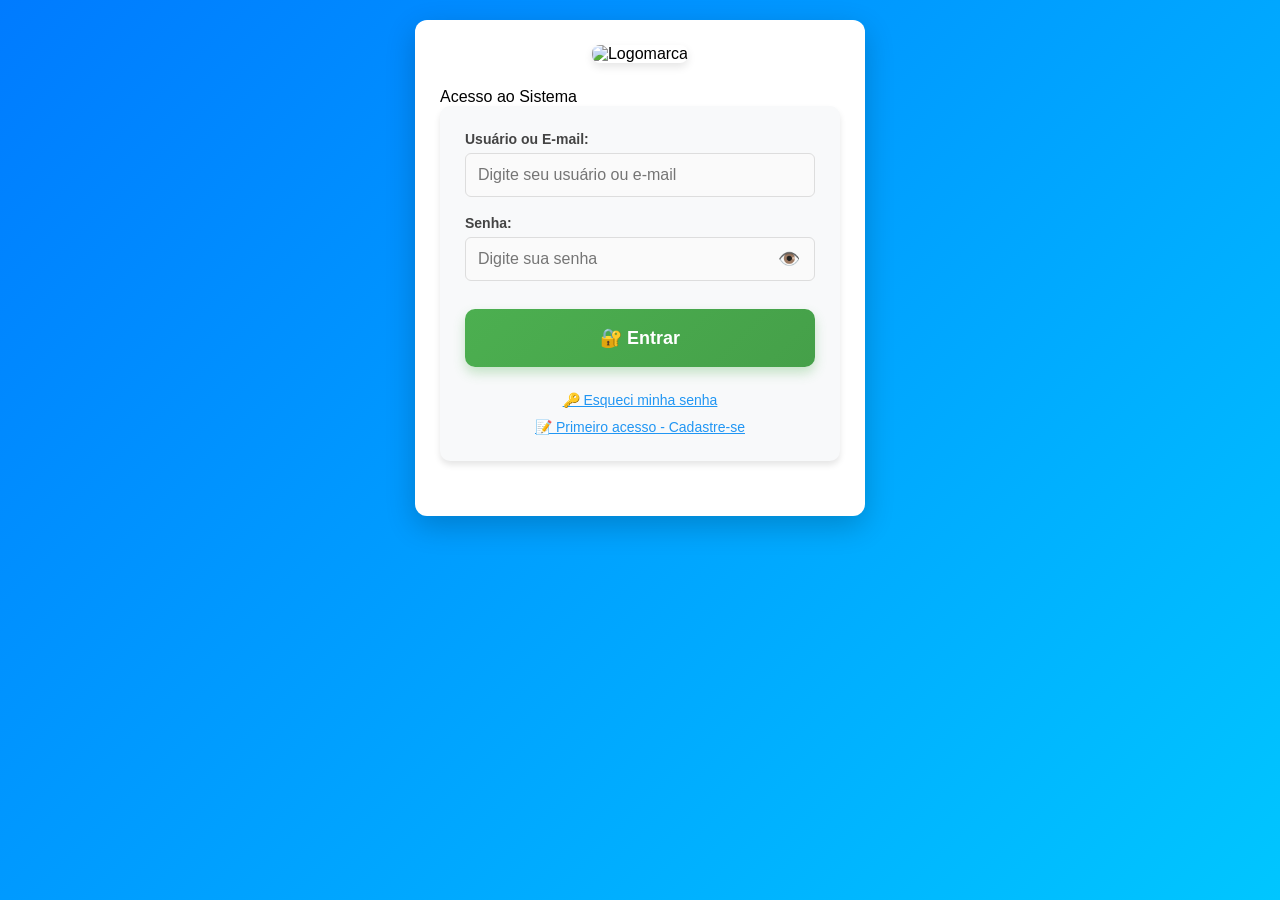
==== commit 57480ddf: "Add files via upload" ====
--- a/index.html
+++ b/index.html
@@ -11,268 +11,794 @@
     <link rel="icon" type="image/png" href="android-icon-192x192.png">
     <script src="https://cdnjs.cloudflare.com/ajax/libs/jspdf/2.5.1/jspdf.umd.min.js"></script>
     <script src="https://cdnjs.cloudflare.com/ajax/libs/html2canvas/1.4.1/html2canvas.min.js"></script>
+    <script src="https://cdn.jsdelivr.net/npm/@supabase/supabase-js@2"></script>
+    <style>
+        /* Estilos adicionais para as telas de autenticação */
+        .toggle-password {
+            position: absolute;
+            right: 15px;
+            top: 50%;
+            transform: translateY(-50%);
+            cursor: pointer;
+            font-size: 18px;
+            background: none;
+            border: none;
+        }
+        .password-wrapper {
+            position: relative;
+        }
+        .password-wrapper input {
+            padding-right: 40px;
+        }
+        .step form {
+            margin-top: 15px;
+        }
+        .link-button {
+            background: none;
+            border: none;
+            color: #2196F3;
+            cursor: pointer;
+            font-size: 14px;
+            margin-top: 10px;
+            text-decoration: underline;
+        }
+        .link-button:hover {
+            color: #0b5ed7;
+        }
+        .back-link {
+            display: block;
+            text-align: center;
+            margin-top: 15px;
+            color: #666;
+            cursor: pointer;
+        }
+        .back-link:hover {
+            color: #333;
+        }
+        .code-inputs {
+            display: flex;
+            gap: 10px;
+            justify-content: center;
+            margin: 20px 0;
+        }
+        .code-inputs input {
+            width: 50px;
+            height: 50px;
+            text-align: center;
+            font-size: 24px;
+            font-weight: bold;
+        }
+    </style>
 </head>
 <body>
     <div id="app">
-        <!-- Tela inicial de seleção -->
-        <div class="container" id="homeScreen">
+        <!-- ============================================ -->
+        <!-- TELA 1: LOGIN -->
+        <!-- ============================================ -->
+        <div id="loginScreen" class="container" style="max-width: 450px;">
             <div class="logo-section">
                 <div class="logo">
                     <img src="https://i.imgur.com/SEr4lkm.png" alt="Logomarca">
                 </div>
             </div>
-
-            <div class="page-title">Abertura de Chamados - Novos Clientes</div>
-
-            <div class="app-controls">
-                <button class="install-btn" id="installButton" style="display: none;">
-                    📲 Instalar App
+            
+            <div class="page-title">Acesso ao Sistema</div>
+            
+            <div class="step">
+                <div class="form-group">
+                    <label>Usuário ou E-mail:</label>
+                    <input type="text" id="login_usuario" placeholder="Digite seu usuário ou e-mail">
+                </div>
+                
+                <div class="form-group">
+                    <label>Senha:</label>
+                    <div class="password-wrapper">
+                        <input type="password" id="login_senha" placeholder="Digite sua senha">
+                        <button type="button" class="toggle-password" onclick="togglePassword('login_senha', this)">👁️</button>
+                    </div>
+                </div>
+                
+                <button class="start-button" id="loginButton" style="width: 100%; margin-top: 10px;">
+                    🔐 Entrar
                 </button>
-                <button class="update-btn" id="updateButton" style="display: none;">
-                    🔄 Atualizar App
+                
+                <div style="text-align: center; margin-top: 15px;">
+                    <button class="link-button" onclick="showRecuperarScreen()">🔑 Esqueci minha senha</button>
+                    <br>
+                    <button class="link-button" onclick="showCadastroScreen()">📝 Primeiro acesso - Cadastre-se</button>
+                </div>
+                
+                <div id="loginError" class="validation-message" style="display: none; margin-top: 15px;"></div>
+            </div>
+        </div>
+        
+        <!-- ============================================ -->
+        <!-- TELA 2: PRIMEIRO ACESSO (CADASTRO) -->
+        <!-- ============================================ -->
+        <div id="cadastroScreen" class="container" style="max-width: 500px; display: none;">
+            <div class="logo-section">
+                <div class="logo">
+                    <img src="https://i.imgur.com/SEr4lkm.png" alt="Logomarca">
+                </div>
+            </div>
+            
+            <div class="page-title">Primeiro Acesso</div>
+            
+            <div class="step">
+                <div class="form-row">
+                    <div class="form-group">
+                        <label>Nome Completo:</label>
+                        <input type="text" id="cadastro_nome" placeholder="Digite seu nome completo">
+                    </div>
+                    <div class="form-group">
+                        <label>CPF:</label>
+                        <input type="text" id="cadastro_cpf" placeholder="000.000.000-00" oninput="formatarCPF(this)">
+                    </div>
+                </div>
+                
+                <div class="form-row">
+                    <div class="form-group">
+                        <label>Setor:</label>
+                        <input type="text" id="cadastro_setor" placeholder="Ex: Comercial, Financeiro">
+                    </div>
+                    <div class="form-group">
+                        <label>Cargo:</label>
+                        <input type="text" id="cadastro_cargo" placeholder="Ex: Vendedor, Supervisor">
+                    </div>
+                </div>
+                
+                <div class="form-row">
+                    <div class="form-group">
+                        <label>E-mail:</label>
+                        <input type="email" id="cadastro_email" placeholder="seu@email.com">
+                    </div>
+                    <div class="form-group">
+                        <label>Usuário:</label>
+                        <input type="text" id="cadastro_usuario" placeholder="Nome de usuário para login">
+                    </div>
+                </div>
+                
+                <div class="form-row">
+                    <div class="form-group">
+                        <label>Telefone:</label>
+                        <input type="text" id="cadastro_telefone" placeholder="(00) 00000-0000" oninput="formatarTelefone(this)">
+                    </div>
+                    <div class="form-group">
+                        <label>Senha:</label>
+                        <div class="password-wrapper">
+                            <input type="password" id="cadastro_senha" placeholder="Crie uma senha">
+                            <button type="button" class="toggle-password" onclick="togglePassword('cadastro_senha', this)">👁️</button>
+                        </div>
+                    </div>
+                </div>
+                
+                <div class="form-group">
+                    <label>Confirmar Senha:</label>
+                    <div class="password-wrapper">
+                        <input type="password" id="cadastro_confirmar_senha" placeholder="Confirme sua senha">
+                        <button type="button" class="toggle-password" onclick="togglePassword('cadastro_confirmar_senha', this)">👁️</button>
+                    </div>
+                </div>
+                
+                <button class="start-button" id="cadastrarButton" style="width: 100%; margin-top: 10px;">
+                    📝 Cadastrar
                 </button>
+                
+                <div class="back-link" onclick="showLoginScreen()">← Voltar para o Login</div>
+                
+                <div id="cadastroError" class="validation-message" style="display: none; margin-top: 15px;"></div>
+                <div id="cadastroSuccess" class="success-message" style="display: none; margin-top: 15px;"></div>
             </div>
-            
-            <!-- Passo 1: Tipo de Cliente -->
-            <div class="step">
-                <div class="step-title" data-number="1">Selecione o tipo de cliente:</div>
-                <div class="options-grid">
-                    <div class="option-card" data-type="pf" onclick="selectType('pf')">
-                        <div class="option-check">✓</div>
-                        <div class="option-icon">👤</div>
-                        <div class="option-title">Pessoa Física (CPF)</div>
-                        <div class="option-description">Para clientes individuais com CPF</div>
-                    </div>
-                    
-                    <div class="option-card" data-type="pj" onclick="selectType('pj')">
-                        <div class="option-check">✓</div>
-                        <div class="option-icon">🏢</div>
-                        <div class="option-title">Pessoa Jurídica (CNPJ)</div>
-                        <div class="option-description">Para empresas com CNPJ</div>
-                    </div>
+        </div>
+        
+        <!-- ============================================ -->
+        <!-- TELA 3: RECUPERAR SENHA - ETAPA 1 (E-MAIL) -->
+        <!-- ============================================ -->
+        <div id="recuperarScreen" class="container" style="max-width: 450px; display: none;">
+            <div class="logo-section">
+                <div class="logo">
+                    <img src="https://i.imgur.com/SEr4lkm.png" alt="Logomarca">
                 </div>
             </div>
             
-            <!-- Passo 2: Tipo de Serviço -->
-            <div class="step">
-                <div class="step-title" data-number="2">Selecione o serviço:</div>
-                <div class="service-options">
-                    <div class="service-option" data-service="internet" onclick="selectService('internet')">
-                        <div class="option-check">✓</div>
-                        <div class="service-icon">🌐</div>
-                        <div class="service-title">Somente Internet</div>
-                    </div>
-                    
-                    <div class="service-option" data-service="internet-telefone" onclick="selectService('internet-telefone')">
-                        <div class="option-check">✓</div>
-                        <div class="service-icon">🌐📞</div>
-                        <div class="service-title">Internet + Telefone Fixo</div>
-                    </div>
-                    
-                    <div class="service-option" data-service="telefone" onclick="selectService('telefone')">
-                        <div class="option-check">✓</div>
-                        <div class="service-icon">📞</div>
-                        <div class="service-title">Telefone Fixo</div>
-                    </div>
-                </div>
+            <div class="page-title">Recuperar Senha</div>
+            
+            <div class="step" id="recuperarEtapa1">
+                <div class="form-group">
+                    <label>Digite seu e-mail cadastrado:</label>
+                    <input type="email" id="recuperar_email" placeholder="seu@email.com">
+                </div>
+                
+                <button class="start-button" id="enviarCodigoButton" style="width: 100%;">
+                    📧 Enviar Código
+                </button>
+                
+                <div class="back-link" onclick="showLoginScreen()">← Voltar para o Login</div>
+                
+                <div id="recuperarError" class="validation-message" style="display: none; margin-top: 15px;"></div>
             </div>
             
-            <!-- Mensagem de validação -->
-            <div class="validation-message" id="validationMessage">
-                Por favor, selecione o tipo de cliente e o serviço antes de continuar.
+            <!-- ETAPA 2: CÓDIGO -->
+            <div class="step" id="recuperarEtapa2" style="display: none;">
+                <div class="form-group">
+                    <label>Digite o código de 6 dígitos enviado:</label>
+                    <div class="code-inputs">
+                        <input type="text" maxlength="1" class="code-digit" data-index="0">
+                        <input type="text" maxlength="1" class="code-digit" data-index="1">
+                        <input type="text" maxlength="1" class="code-digit" data-index="2">
+                        <input type="text" maxlength="1" class="code-digit" data-index="3">
+                        <input type="text" maxlength="1" class="code-digit" data-index="4">
+                        <input type="text" maxlength="1" class="code-digit" data-index="5">
+                    </div>
+                </div>
+                
+                <button class="start-button" id="verificarCodigoButton" style="width: 100%;">
+                    ✅ Verificar Código
+                </button>
+                
+                <div class="back-link" onclick="showRecuperarScreen()">← Voltar</div>
+                
+                <div id="codigoError" class="validation-message" style="display: none; margin-top: 15px;"></div>
             </div>
             
-            <!-- Informações -->
-            <div class="info-box">
-                <div class="info-title">ℹ️ Informações importantes</div>
-                <div class="info-text">
-                    Após selecionar as opções acima, você será direcionado para o formulário específico 
-                    para preenchimento dos dados do cliente. Certifique-se de ter todos os documentos 
-                    necessários antes de iniciar.
-                </div>
+            <!-- ETAPA 3: NOVA SENHA -->
+            <div class="step" id="recuperarEtapa3" style="display: none;">
+                <div class="form-group">
+                    <label>Nova Senha:</label>
+                    <div class="password-wrapper">
+                        <input type="password" id="nova_senha" placeholder="Digite a nova senha">
+                        <button type="button" class="toggle-password" onclick="togglePassword('nova_senha', this)">👁️</button>
+                    </div>
+                </div>
+                
+                <div class="form-group">
+                    <label>Confirmar Nova Senha:</label>
+                    <div class="password-wrapper">
+                        <input type="password" id="confirmar_nova_senha" placeholder="Confirme a nova senha">
+                        <button type="button" class="toggle-password" onclick="togglePassword('confirmar_nova_senha', this)">👁️</button>
+                    </div>
+                </div>
+                
+                <button class="start-button" id="alterarSenhaButton" style="width: 100%;">
+                    🔐 Alterar Senha
+                </button>
+                
+                <div class="back-link" onclick="showLoginScreen()">← Voltar para o Login</div>
+                
+                <div id="novaSenhaError" class="validation-message" style="display: none; margin-top: 15px;"></div>
+                <div id="novaSenhaSuccess" class="success-message" style="display: none; margin-top: 15px;"></div>
             </div>
-            
-            <!-- Botão para iniciar -->
-            <button class="start-button" id="startButton" onclick="startSelection()" disabled>
-                <span>📋</span> Iniciar Formulário →
-            </button>
         </div>
+        
+        <!-- ============================================ -->
+        <!-- TELA 4: HOME (SELECÃO DE FORMULÁRIO) -->
+        <!-- ============================================ -->
+        <div id="homeScreen" style="display: none;"></div>
     </div>
 
+    <script src="supabase-config.js"></script>
     <script src="utils.js"></script>
     <script src="templates.js"></script>
     <script src="router.js"></script>
     <script>
         // ============================================
-        // SCRIPT PRINCIPAL DO INDEX (TELA INICIAL)
+        // SCRIPT PRINCIPAL - GERENCIAMENTO DE TELAS
         // ============================================
         
-        // Variáveis para armazenar as seleções
-        let selectedType = null;
-        let selectedService = null;
-        
-        // Service Worker Registration
-        if ('serviceWorker' in navigator) {
-            window.addEventListener('load', function() {
-                navigator.serviceWorker.register('service-worker.js')
-                    .then(function(registration) {
-                        console.log('ServiceWorker registration successful with scope: ', registration.scope);
-                    })
-                    .catch(function(error) {
-                        console.log('ServiceWorker registration failed: ', error);
-                    });
+        let recuperarEmail = '';
+        
+        // Alternar visibilidade da senha
+        window.togglePassword = function(inputId, button) {
+            const input = document.getElementById(inputId);
+            if (input.type === 'password') {
+                input.type = 'text';
+                button.textContent = '🙈';
+            } else {
+                input.type = 'password';
+                button.textContent = '👁️';
+            }
+        };
+        
+        // Formatar CPF
+        window.formatarCPF = function(input) {
+            let value = input.value.replace(/\D/g, '');
+            if (value.length <= 11) {
+                value = value.replace(/(\d{3})(\d)/, '$1.$2');
+                value = value.replace(/(\d{3})(\d)/, '$1.$2');
+                value = value.replace(/(\d{3})(\d{1,2})$/, '$1-$2');
+                input.value = value;
+            }
+        };
+        
+        // Formatar Telefone
+        window.formatarTelefone = function(input) {
+            let value = input.value.replace(/\D/g, '');
+            if (value.length <= 11) {
+                value = value.replace(/^(\d{2})(\d)/g, '($1) $2');
+                value = value.replace(/(\d{5})(\d)/, '$1-$2');
+                input.value = value;
+            }
+        };
+        
+        // Navegação entre telas
+        function showLoginScreen() {
+            document.getElementById('loginScreen').style.display = 'block';
+            document.getElementById('cadastroScreen').style.display = 'none';
+            document.getElementById('recuperarScreen').style.display = 'none';
+            document.getElementById('homeScreen').style.display = 'none';
+            
+            // Limpar campos
+            document.getElementById('login_usuario').value = '';
+            document.getElementById('login_senha').value = '';
+            document.getElementById('loginError').style.display = 'none';
+        }
+        
+        function showCadastroScreen() {
+            document.getElementById('loginScreen').style.display = 'none';
+            document.getElementById('cadastroScreen').style.display = 'block';
+            document.getElementById('recuperarScreen').style.display = 'none';
+            
+            // Limpar campos e mensagens
+            document.getElementById('cadastro_nome').value = '';
+            document.getElementById('cadastro_cpf').value = '';
+            document.getElementById('cadastro_setor').value = '';
+            document.getElementById('cadastro_cargo').value = '';
+            document.getElementById('cadastro_email').value = '';
+            document.getElementById('cadastro_usuario').value = '';
+            document.getElementById('cadastro_telefone').value = '';
+            document.getElementById('cadastro_senha').value = '';
+            document.getElementById('cadastro_confirmar_senha').value = '';
+            document.getElementById('cadastroError').style.display = 'none';
+            document.getElementById('cadastroSuccess').style.display = 'none';
+        }
+        
+        function showRecuperarScreen() {
+            document.getElementById('loginScreen').style.display = 'none';
+            document.getElementById('cadastroScreen').style.display = 'none';
+            document.getElementById('recuperarScreen').style.display = 'block';
+            
+            // Resetar para etapa 1
+            document.getElementById('recuperarEtapa1').style.display = 'block';
+            document.getElementById('recuperarEtapa2').style.display = 'none';
+            document.getElementById('recuperarEtapa3').style.display = 'none';
+            document.getElementById('recuperar_email').value = '';
+            document.getElementById('recuperarError').style.display = 'none';
+            document.getElementById('codigoError').style.display = 'none';
+            document.getElementById('novaSenhaError').style.display = 'none';
+            document.getElementById('novaSenhaSuccess').style.display = 'none';
+            
+            // Limpar campos de código
+            document.querySelectorAll('.code-digit').forEach(input => input.value = '');
+        }
+        
+        function showHomeScreen(user) {
+            document.getElementById('loginScreen').style.display = 'none';
+            document.getElementById('cadastroScreen').style.display = 'none';
+            document.getElementById('recuperarScreen').style.display = 'none';
+            
+            const homeContainer = document.getElementById('homeScreen');
+            homeContainer.style.display = 'block';
+            homeContainer.innerHTML = getHomeScreenHTML(user);
+            
+            // Inicializar seleção de formulário
+            initializeHomeSelection();
+        }
+        
+        // ============================================
+        // FUNÇÕES DE LOGIN E CADASTRO
+        // ============================================
+        
+        // Login
+        async function doLogin() {
+            const usuario = document.getElementById('login_usuario').value.trim();
+            const senha = document.getElementById('login_senha').value;
+            const errorDiv = document.getElementById('loginError');
+            
+            if (!usuario || !senha) {
+                errorDiv.textContent = 'Preencha usuário/e-mail e senha';
+                errorDiv.style.display = 'block';
+                return;
+            }
+            
+            const result = await login(usuario, senha);
+            
+            if (result.success) {
+                errorDiv.style.display = 'none';
+                showHomeScreen(result.user);
+            } else {
+                errorDiv.textContent = result.error;
+                errorDiv.style.display = 'block';
+            }
+        }
+        
+        // Cadastro
+        async function doCadastro() {
+            const nome = document.getElementById('cadastro_nome').value.trim();
+            const cpf = document.getElementById('cadastro_cpf').value.trim();
+            const setor = document.getElementById('cadastro_setor').value.trim();
+            const cargo = document.getElementById('cadastro_cargo').value.trim();
+            const email = document.getElementById('cadastro_email').value.trim();
+            const usuario = document.getElementById('cadastro_usuario').value.trim();
+            const telefone = document.getElementById('cadastro_telefone').value.trim();
+            const senha = document.getElementById('cadastro_senha').value;
+            const confirmarSenha = document.getElementById('cadastro_confirmar_senha').value;
+            const errorDiv = document.getElementById('cadastroError');
+            const successDiv = document.getElementById('cadastroSuccess');
+            
+            // Validações
+            if (!nome || !cpf || !email || !usuario || !senha) {
+                errorDiv.textContent = 'Preencha todos os campos obrigatórios';
+                errorDiv.style.display = 'block';
+                successDiv.style.display = 'none';
+                return;
+            }
+            
+            if (senha !== confirmarSenha) {
+                errorDiv.textContent = 'As senhas não coincidem';
+                errorDiv.style.display = 'block';
+                successDiv.style.display = 'none';
+                return;
+            }
+            
+            if (senha.length < 6) {
+                errorDiv.textContent = 'A senha deve ter pelo menos 6 caracteres';
+                errorDiv.style.display = 'block';
+                successDiv.style.display = 'none';
+                return;
+            }
+            
+            const result = await cadastrarUsuario(nome, cpf, setor, cargo, email, usuario, telefone, senha);
+            
+            if (result.success) {
+                errorDiv.style.display = 'none';
+                successDiv.textContent = '✅ Cadastro realizado com sucesso! Agora você pode fazer login.';
+                successDiv.style.display = 'block';
+                
+                // Limpar formulário
+                document.getElementById('cadastro_nome').value = '';
+                document.getElementById('cadastro_cpf').value = '';
+                document.getElementById('cadastro_setor').value = '';
+                document.getElementById('cadastro_cargo').value = '';
+                document.getElementById('cadastro_email').value = '';
+                document.getElementById('cadastro_usuario').value = '';
+                document.getElementById('cadastro_telefone').value = '';
+                document.getElementById('cadastro_senha').value = '';
+                document.getElementById('cadastro_confirmar_senha').value = '';
+                
+                // Voltar para login após 2 segundos
+                setTimeout(() => {
+                    showLoginScreen();
+                }, 2000);
+            } else {
+                errorDiv.textContent = result.error;
+                errorDiv.style.display = 'block';
+                successDiv.style.display = 'none';
+            }
+        }
+        
+        // Enviar código de recuperação
+        async function enviarCodigo() {
+            const email = document.getElementById('recuperar_email').value.trim();
+            const errorDiv = document.getElementById('recuperarError');
+            
+            if (!email) {
+                errorDiv.textContent = 'Digite seu e-mail';
+                errorDiv.style.display = 'block';
+                return;
+            }
+            
+            const result = await solicitarRecuperacao(email);
+            
+            if (result.success) {
+                recuperarEmail = email;
+                errorDiv.style.display = 'none';
+                document.getElementById('recuperarEtapa1').style.display = 'none';
+                document.getElementById('recuperarEtapa2').style.display = 'block';
+                
+                // Configurar navegação entre campos de código
+                setupCodeInputs();
+            } else {
+                errorDiv.textContent = result.error;
+                errorDiv.style.display = 'block';
+            }
+        }
+        
+        // Configurar inputs de código
+        function setupCodeInputs() {
+            const inputs = document.querySelectorAll('.code-digit');
+            inputs.forEach((input, index) => {
+                input.value = '';
+                input.onkeyup = (e) => {
+                    if (e.key >= '0' && e.key <= '9') {
+                        if (index < 5) inputs[index + 1].focus();
+                    } else if (e.key === 'Backspace') {
+                        if (index > 0) inputs[index - 1].focus();
+                    }
+                };
             });
         }
-
-        // PWA Install Prompt
-        let deferredPrompt;
-        const installButton = document.getElementById('installButton');
-        
-        window.addEventListener('beforeinstallprompt', (e) => {
-            e.preventDefault();
-            deferredPrompt = e;
-            installButton.style.display = 'block';
-            
-            installButton.addEventListener('click', () => {
-                installButton.style.display = 'none';
-                deferredPrompt.prompt();
-                deferredPrompt.userChoice.then((choiceResult) => {
-                    if (choiceResult.outcome === 'accepted') {
-                        console.log('User accepted the install prompt');
-                    } else {
-                        console.log('User dismissed the install prompt');
-                    }
-                    deferredPrompt = null;
+        
+        // Verificar código
+        async function verificarCodigo() {
+            const inputs = document.querySelectorAll('.code-digit');
+            const codigo = Array.from(inputs).map(i => i.value).join('');
+            const errorDiv = document.getElementById('codigoError');
+            
+            if (codigo.length !== 6) {
+                errorDiv.textContent = 'Digite o código completo de 6 dígitos';
+                errorDiv.style.display = 'block';
+                return;
+            }
+            
+            const result = await verificarCodigoRecuperacao(recuperarEmail, codigo);
+            
+            if (result.success) {
+                errorDiv.style.display = 'none';
+                document.getElementById('recuperarEtapa2').style.display = 'none';
+                document.getElementById('recuperarEtapa3').style.display = 'block';
+            } else {
+                errorDiv.textContent = result.error;
+                errorDiv.style.display = 'block';
+            }
+        }
+        
+        // Alterar senha
+        async function alterarSenha() {
+            const novaSenha = document.getElementById('nova_senha').value;
+            const confirmarSenha = document.getElementById('confirmar_nova_senha').value;
+            const inputs = document.querySelectorAll('.code-digit');
+            const codigo = Array.from(inputs).map(i => i.value).join('');
+            const errorDiv = document.getElementById('novaSenhaError');
+            const successDiv = document.getElementById('novaSenhaSuccess');
+            
+            if (!novaSenha || !confirmarSenha) {
+                errorDiv.textContent = 'Preencha a nova senha';
+                errorDiv.style.display = 'block';
+                successDiv.style.display = 'none';
+                return;
+            }
+            
+            if (novaSenha !== confirmarSenha) {
+                errorDiv.textContent = 'As senhas não coincidem';
+                errorDiv.style.display = 'block';
+                successDiv.style.display = 'none';
+                return;
+            }
+            
+            if (novaSenha.length < 6) {
+                errorDiv.textContent = 'A senha deve ter pelo menos 6 caracteres';
+                errorDiv.style.display = 'block';
+                successDiv.style.display = 'none';
+                return;
+            }
+            
+            const result = await redefinirSenha(recuperarEmail, codigo, novaSenha);
+            
+            if (result.success) {
+                errorDiv.style.display = 'none';
+                successDiv.textContent = '✅ Senha alterada com sucesso! Redirecionando para o login...';
+                successDiv.style.display = 'block';
+                
+                setTimeout(() => {
+                    showLoginScreen();
+                }, 2000);
+            } else {
+                errorDiv.textContent = result.error;
+                errorDiv.style.display = 'block';
+                successDiv.style.display = 'none';
+            }
+        }
+        
+        // ============================================
+        // HOME SCREEN (SELEÇÃO DE FORMULÁRIO)
+        // ============================================
+        
+        function getHomeScreenHTML(user) {
+            return `
+                <div class="container">
+                    <div style="display: flex; justify-content: space-between; align-items: center; margin-bottom: 20px;">
+                        <div>
+                            <span style="font-size: 14px; color: #666;">Bem-vindo, <strong>${user.nome_completo || user.nome}</strong></span>
+                            <br>
+                            <span style="font-size: 12px; color: #999;">${user.role === 'admin' ? '👑 Administrador' : '👤 Vendedor'}</span>
+                        </div>
+                        <button onclick="doLogout()" style="background: #f44336; color: white; border: none; padding: 8px 16px; border-radius: 6px; cursor: pointer;">
+                            🚪 Sair
+                        </button>
+                    </div>
+                    
+                    <div class="logo-section">
+                        <div class="logo">
+                            <img src="https://i.imgur.com/SEr4lkm.png" alt="Logomarca">
+                        </div>
+                    </div>
+                    
+                    <div class="page-title">Abertura de Chamados - Novos Clientes</div>
+                    
+                    <div class="step">
+                        <div class="step-title" data-number="1">Selecione o tipo de cliente:</div>
+                        <div class="options-grid">
+                            <div class="option-card" data-type="pf">
+                                <div class="option-check">✓</div>
+                                <div class="option-icon">👤</div>
+                                <div class="option-title">Pessoa Física (CPF)</div>
+                                <div class="option-description">Para clientes individuais com CPF</div>
+                            </div>
+                            <div class="option-card" data-type="pj">
+                                <div class="option-check">✓</div>
+                                <div class="option-icon">🏢</div>
+                                <div class="option-title">Pessoa Jurídica (CNPJ)</div>
+                                <div class="option-description">Para empresas com CNPJ</div>
+                            </div>
+                        </div>
+                    </div>
+                    
+                    <div class="step">
+                        <div class="step-title" data-number="2">Selecione o serviço:</div>
+                        <div class="service-options">
+                            <div class="service-option" data-service="internet">
+                                <div class="option-check">✓</div>
+                                <div class="service-icon">🌐</div>
+                                <div class="service-title">Somente Internet</div>
+                            </div>
+                            <div class="service-option" data-service="internet-telefone">
+                                <div class="option-check">✓</div>
+                                <div class="service-icon">🌐📞</div>
+                                <div class="service-title">Internet + Telefone Fixo</div>
+                            </div>
+                            <div class="service-option" data-service="telefone">
+                                <div class="option-check">✓</div>
+                                <div class="service-icon">📞</div>
+                                <div class="service-title">Telefone Fixo</div>
+                            </div>
+                        </div>
+                    </div>
+                    
+                    <div class="validation-message" id="validationMessage">
+                        Por favor, selecione o tipo de cliente e o serviço antes de continuar.
+                    </div>
+                    
+                    <div class="info-box">
+                        <div class="info-title">ℹ️ Informações importantes</div>
+                        <div class="info-text">
+                            Após selecionar as opções acima, você será direcionado para o formulário específico 
+                            para preenchimento dos dados do cliente.
+                        </div>
+                    </div>
+                    
+                    <button class="start-button" id="startButton" disabled>
+                        <span>📋</span> Iniciar Formulário →
+                    </button>
+                    
+                    <div class="info-box" style="margin-top: 20px; background-color: #e3f2fd;">
+                        <div class="info-title">📊 Seus chamados</div>
+                        <div class="info-text">
+                            <button onclick="verMeusChamados()" style="background: #2196F3; color: white; border: none; padding: 10px 20px; border-radius: 6px; cursor: pointer; width: 100%;">
+                                Ver lista de chamados salvos
+                            </button>
+                        </div>
+                    </div>
+                </div>
+            `;
+        }
+        
+        function initializeHomeSelection() {
+            let selectedType = null;
+            let selectedService = null;
+            
+            const optionCards = document.querySelectorAll('.option-card');
+            const serviceOptions = document.querySelectorAll('.service-option');
+            const startButton = document.getElementById('startButton');
+            const validationMessage = document.getElementById('validationMessage');
+            
+            function updateStartButton() {
+                if (selectedType && selectedService) {
+                    startButton.removeAttribute('disabled');
+                    startButton.style.opacity = '1';
+                    startButton.style.cursor = 'pointer';
+                    if (validationMessage) validationMessage.style.display = 'none';
+                } else {
+                    startButton.setAttribute('disabled', 'disabled');
+                    startButton.style.opacity = '0.6';
+                    startButton.style.cursor = 'not-allowed';
+                }
+            }
+            
+            optionCards.forEach(card => {
+                card.onclick = () => {
+                    optionCards.forEach(c => c.classList.remove('selected'));
+                    card.classList.add('selected');
+                    selectedType = card.getAttribute('data-type');
+                    updateStartButton();
+                };
+            });
+            
+            serviceOptions.forEach(option => {
+                option.onclick = () => {
+                    serviceOptions.forEach(s => s.classList.remove('selected'));
+                    option.classList.add('selected');
+                    selectedService = option.getAttribute('data-service');
+                    updateStartButton();
+                };
+            });
+            
+            startButton.onclick = () => {
+                if (selectedType && selectedService) {
+                    startForm(selectedType, selectedService);
+                } else {
+                    if (validationMessage) validationMessage.style.display = 'block';
+                }
+            };
+        }
+        
+        async function verMeusChamados() {
+            const user = getCurrentUser();
+            if (!user) {
+                alert('Você precisa estar logado!');
+                return;
+            }
+            
+            const result = await listarChamados(user.id);
+            
+            if (result.success && result.chamados.length > 0) {
+                let mensagem = '📋 SEUS CHAMADOS:\n\n';
+                result.chamados.forEach((chamado, index) => {
+                    mensagem += `${index + 1}. ${chamado.tipo_cliente.toUpperCase()} - ${chamado.tipo_servico} - ${chamado.tipo_pagamento}\n`;
+                    mensagem += `   Data: ${new Date(chamado.created_at).toLocaleDateString('pt-BR')}\n`;
+                    mensagem += `   ID: ${chamado.id}\n\n`;
                 });
-            });
+                alert(mensagem);
+            } else {
+                alert('Você ainda não tem nenhum chamado salvo.');
+            }
+        }
+        
+        async function doLogout() {
+            await logout();
+            showLoginScreen();
+        }
+        
+        // ============================================
+        // EVENT LISTENERS
+        // ============================================
+        
+        document.getElementById('loginButton').addEventListener('click', doLogin);
+        document.getElementById('cadastrarButton').addEventListener('click', doCadastro);
+        document.getElementById('enviarCodigoButton').addEventListener('click', enviarCodigo);
+        document.getElementById('verificarCodigoButton').addEventListener('click', verificarCodigo);
+        document.getElementById('alterarSenhaButton').addEventListener('click', alterarSenha);
+        
+        // Enter key no login
+        document.getElementById('login_senha').addEventListener('keypress', (e) => {
+            if (e.key === 'Enter') doLogin();
         });
-
-        // Check for updates
-        const updateButton = document.getElementById('updateButton');
-        let waitingWorker = null;
-
-        if ('serviceWorker' in navigator) {
-            navigator.serviceWorker.addEventListener('controllerchange', () => {
-                window.location.reload();
-            });
-
-            navigator.serviceWorker.register('service-worker.js').then(registration => {
-                registration.addEventListener('updatefound', () => {
-                    const newWorker = registration.installing;
-                    newWorker.addEventListener('statechange', () => {
-                        if (newWorker.state === 'installed' && navigator.serviceWorker.controller) {
-                            updateButton.style.display = 'block';
-                            waitingWorker = newWorker;
-                        }
-                    });
-                });
-            });
-
-            updateButton.addEventListener('click', () => {
-                if (waitingWorker) {
-                    waitingWorker.postMessage({ type: 'SKIP_WAITING' });
-                }
-                updateButton.style.display = 'none';
-            });
-        }
-        
-        // Selecionar tipo de cliente
-        function selectType(type) {
-            // Remover seleção anterior
-            document.querySelectorAll('.option-card').forEach(card => {
-                card.classList.remove('selected');
-            });
-            
-            // Adicionar seleção atual
-            document.querySelector(`.option-card[data-type="${type}"]`).classList.add('selected');
-            selectedType = type;
-            
-            // Atualizar botão
-            updateStartButton();
-        }
-        
-        // Selecionar serviço
-        function selectService(service) {
-            // Remover seleção anterior
-            document.querySelectorAll('.service-option').forEach(card => {
-                card.classList.remove('selected');
-            });
-            
-            // Adicionar seleção atual
-            document.querySelector(`.service-option[data-service="${service}"]`).classList.add('selected');
-            selectedService = service;
-            
-            // Atualizar botão
-            updateStartButton();
-        }
-        
-        // Atualizar estado do botão de iniciar
-        function updateStartButton() {
-            const button = document.getElementById('startButton');
-            const validationMessage = document.getElementById('validationMessage');
-            
-            if (selectedType && selectedService) {
-                button.removeAttribute('disabled');
-                button.style.opacity = '1';
-                button.style.cursor = 'pointer';
-                validationMessage.style.display = 'none';
+        document.getElementById('login_usuario').addEventListener('keypress', (e) => {
+            if (e.key === 'Enter') doLogin();
+        });
+        
+        // Verificar se já está logado
+        if (isLoggedIn()) {
+            const user = getCurrentUser();
+            if (user) {
+                showHomeScreen(user);
             } else {
-                button.setAttribute('disabled', 'disabled');
-                button.style.opacity = '0.6';
-                button.style.cursor = 'not-allowed';
-            }
-        }
-        
-        // Iniciar o formulário baseado nas seleções
-        function startSelection() {
-            if (!selectedType || !selectedService) {
-                document.getElementById('validationMessage').style.display = 'block';
-                return;
-            }
-            
-            // Chamar a função do router para carregar o formulário
-            const success = startForm(selectedType, selectedService);
-            
-            if (success) {
-                // Esconder a tela inicial (opcional, pois o router substitui o conteúdo)
-                // O router já substitui o conteúdo do #app, então não precisa fazer nada aqui
-                console.log('Formulário carregado com sucesso:', selectedType, selectedService);
+                showLoginScreen();
+            }
+        } else {
+            showLoginScreen();
+        }
+        
+        // Tornar funções globais
+        window.doLogout = doLogout;
+        window.verMeusChamados = verMeusChamados;
+        window.startForm = function(type, service) {
+            const formKey = `${type}-${service}`;
+            if (window.loadForm) {
+                window.loadForm(type, service);
             } else {
-                alert('Opção não disponível no momento. Por favor, entre em contato com o suporte.');
-            }
-        }
-        
-        // Adicionar teclas de atalho
-        document.addEventListener('keydown', function(e) {
-            // 1 = PF, 2 = PJ
-            if (e.key === '1') {
-                selectType('pf');
-            } else if (e.key === '2') {
-                selectType('pj');
-            }
-            
-            // I = Internet, T = Telefone, B = Internet+Telefone (B de ambos)
-            if (e.key === 'i' || e.key === 'I') {
-                selectService('internet');
-            } else if (e.key === 't' || e.key === 'T') {
-                selectService('telefone');
-            } else if (e.key === 'b' || e.key === 'B') {
-                selectService('internet-telefone');
-            }
-            
-            // Enter para iniciar
-            if (e.key === 'Enter' && selectedType && selectedService) {
-                startSelection();
-            }
-        });
-        
-        // Inicializar botão desabilitado
-        updateStartButton();
-        
-        // Tornar funções globais
-        window.selectType = selectType;
-        window.selectService = selectService;
-        window.startSelection = startSelection;
+                alert('Erro ao carregar formulário');
+            }
+        };
     </script>
 </body>
 </html>
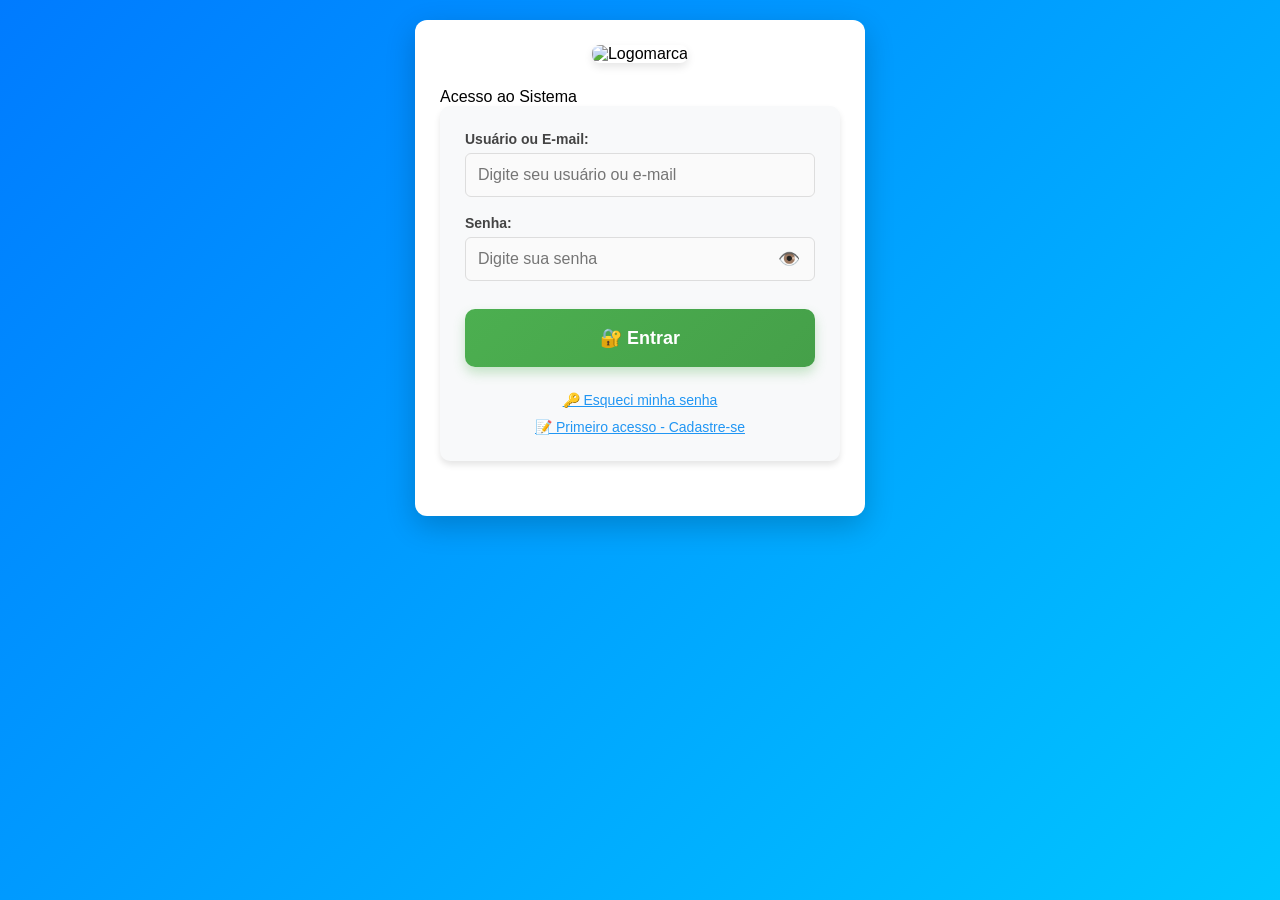
==== commit 19d3d2c9: "Update index" ====
--- a/index.html
+++ b/index.html
@@ -30,9 +30,6 @@
         .password-wrapper input {
             padding-right: 40px;
         }
-        .step form {
-            margin-top: 15px;
-        }
         .link-button {
             background: none;
             border: none;
@@ -51,9 +48,14 @@
             margin-top: 15px;
             color: #666;
             cursor: pointer;
+            background: none;
+            border: none;
+            width: 100%;
+            font-size: 14px;
         }
         .back-link:hover {
             color: #333;
+            text-decoration: underline;
         }
         .code-inputs {
             display: flex;
@@ -67,6 +69,20 @@
             text-align: center;
             font-size: 24px;
             font-weight: bold;
+        }
+        .btn-voltar {
+            background: #6c757d;
+            color: white;
+            border: none;
+            padding: 10px 20px;
+            border-radius: 6px;
+            cursor: pointer;
+            font-size: 14px;
+            margin-top: 15px;
+            width: 100%;
+        }
+        .btn-voltar:hover {
+            background: #5a6268;
         }
     </style>
 </head>
@@ -184,7 +200,7 @@
                     📝 Cadastrar
                 </button>
                 
-                <div class="back-link" onclick="showLoginScreen()">← Voltar para o Login</div>
+                <button class="btn-voltar" onclick="showLoginScreen()">← Voltar para o Login</button>
                 
                 <div id="cadastroError" class="validation-message" style="display: none; margin-top: 15px;"></div>
                 <div id="cadastroSuccess" class="success-message" style="display: none; margin-top: 15px;"></div>
@@ -213,7 +229,7 @@
                     📧 Enviar Código
                 </button>
                 
-                <div class="back-link" onclick="showLoginScreen()">← Voltar para o Login</div>
+                <button class="btn-voltar" onclick="showLoginScreen()">← Voltar para o Login</button>
                 
                 <div id="recuperarError" class="validation-message" style="display: none; margin-top: 15px;"></div>
             </div>
@@ -236,7 +252,7 @@
                     ✅ Verificar Código
                 </button>
                 
-                <div class="back-link" onclick="showRecuperarScreen()">← Voltar</div>
+                <button class="btn-voltar" onclick="showRecuperarScreen()">← Voltar</button>
                 
                 <div id="codigoError" class="validation-message" style="display: none; margin-top: 15px;"></div>
             </div>
@@ -263,7 +279,7 @@
                     🔐 Alterar Senha
                 </button>
                 
-                <div class="back-link" onclick="showLoginScreen()">← Voltar para o Login</div>
+                <button class="btn-voltar" onclick="showLoginScreen()">← Voltar para o Login</button>
                 
                 <div id="novaSenhaError" class="validation-message" style="display: none; margin-top: 15px;"></div>
                 <div id="novaSenhaSuccess" class="success-message" style="display: none; margin-top: 15px;"></div>
@@ -320,69 +336,89 @@
             }
         };
         
-        // Navegação entre telas
-        function showLoginScreen() {
-            document.getElementById('loginScreen').style.display = 'block';
-            document.getElementById('cadastroScreen').style.display = 'none';
-            document.getElementById('recuperarScreen').style.display = 'none';
-            document.getElementById('homeScreen').style.display = 'none';
-            
-            // Limpar campos
-            document.getElementById('login_usuario').value = '';
-            document.getElementById('login_senha').value = '';
-            document.getElementById('loginError').style.display = 'none';
-        }
-        
-        function showCadastroScreen() {
-            document.getElementById('loginScreen').style.display = 'none';
-            document.getElementById('cadastroScreen').style.display = 'block';
-            document.getElementById('recuperarScreen').style.display = 'none';
-            
-            // Limpar campos e mensagens
-            document.getElementById('cadastro_nome').value = '';
-            document.getElementById('cadastro_cpf').value = '';
-            document.getElementById('cadastro_setor').value = '';
-            document.getElementById('cadastro_cargo').value = '';
-            document.getElementById('cadastro_email').value = '';
-            document.getElementById('cadastro_usuario').value = '';
-            document.getElementById('cadastro_telefone').value = '';
-            document.getElementById('cadastro_senha').value = '';
-            document.getElementById('cadastro_confirmar_senha').value = '';
-            document.getElementById('cadastroError').style.display = 'none';
-            document.getElementById('cadastroSuccess').style.display = 'none';
-        }
-        
-        function showRecuperarScreen() {
-            document.getElementById('loginScreen').style.display = 'none';
-            document.getElementById('cadastroScreen').style.display = 'none';
-            document.getElementById('recuperarScreen').style.display = 'block';
+        // ============================================
+        // FUNÇÕES DE NAVEGAÇÃO (CORRIGIDAS)
+        // ============================================
+        
+        window.showLoginScreen = function() {
+            const loginScreen = document.getElementById('loginScreen');
+            const cadastroScreen = document.getElementById('cadastroScreen');
+            const recuperarScreen = document.getElementById('recuperarScreen');
+            const homeScreen = document.getElementById('homeScreen');
+            
+            if (loginScreen) loginScreen.style.display = 'block';
+            if (cadastroScreen) cadastroScreen.style.display = 'none';
+            if (recuperarScreen) recuperarScreen.style.display = 'none';
+            if (homeScreen) homeScreen.style.display = 'none';
+            
+            // Limpar campos de login
+            const loginUsuario = document.getElementById('login_usuario');
+            const loginSenha = document.getElementById('login_senha');
+            const loginError = document.getElementById('loginError');
+            if (loginUsuario) loginUsuario.value = '';
+            if (loginSenha) loginSenha.value = '';
+            if (loginError) loginError.style.display = 'none';
+        };
+        
+        window.showCadastroScreen = function() {
+            const loginScreen = document.getElementById('loginScreen');
+            const cadastroScreen = document.getElementById('cadastroScreen');
+            const recuperarScreen = document.getElementById('recuperarScreen');
+            const homeScreen = document.getElementById('homeScreen');
+            
+            if (loginScreen) loginScreen.style.display = 'none';
+            if (cadastroScreen) cadastroScreen.style.display = 'block';
+            if (recuperarScreen) recuperarScreen.style.display = 'none';
+            if (homeScreen) homeScreen.style.display = 'none';
+            
+            // Limpar campos de cadastro
+            const campos = ['cadastro_nome', 'cadastro_cpf', 'cadastro_setor', 'cadastro_cargo', 
+                           'cadastro_email', 'cadastro_usuario', 'cadastro_telefone', 
+                           'cadastro_senha', 'cadastro_confirmar_senha'];
+            campos.forEach(id => {
+                const campo = document.getElementById(id);
+                if (campo) campo.value = '';
+            });
+            
+            const errorDiv = document.getElementById('cadastroError');
+            const successDiv = document.getElementById('cadastroSuccess');
+            if (errorDiv) errorDiv.style.display = 'none';
+            if (successDiv) successDiv.style.display = 'none';
+        };
+        
+        window.showRecuperarScreen = function() {
+            const loginScreen = document.getElementById('loginScreen');
+            const cadastroScreen = document.getElementById('cadastroScreen');
+            const recuperarScreen = document.getElementById('recuperarScreen');
+            const homeScreen = document.getElementById('homeScreen');
+            
+            if (loginScreen) loginScreen.style.display = 'none';
+            if (cadastroScreen) cadastroScreen.style.display = 'none';
+            if (recuperarScreen) recuperarScreen.style.display = 'block';
+            if (homeScreen) homeScreen.style.display = 'none';
             
             // Resetar para etapa 1
-            document.getElementById('recuperarEtapa1').style.display = 'block';
-            document.getElementById('recuperarEtapa2').style.display = 'none';
-            document.getElementById('recuperarEtapa3').style.display = 'none';
-            document.getElementById('recuperar_email').value = '';
-            document.getElementById('recuperarError').style.display = 'none';
-            document.getElementById('codigoError').style.display = 'none';
-            document.getElementById('novaSenhaError').style.display = 'none';
-            document.getElementById('novaSenhaSuccess').style.display = 'none';
+            const etapa1 = document.getElementById('recuperarEtapa1');
+            const etapa2 = document.getElementById('recuperarEtapa2');
+            const etapa3 = document.getElementById('recuperarEtapa3');
+            const recuperarEmailInput = document.getElementById('recuperar_email');
+            
+            if (etapa1) etapa1.style.display = 'block';
+            if (etapa2) etapa2.style.display = 'none';
+            if (etapa3) etapa3.style.display = 'none';
+            if (recuperarEmailInput) recuperarEmailInput.value = '';
+            
+            // Limpar mensagens de erro
+            const errors = ['recuperarError', 'codigoError', 'novaSenhaError', 'novaSenhaSuccess'];
+            errors.forEach(id => {
+                const el = document.getElementById(id);
+                if (el) el.style.display = 'none';
+            });
             
             // Limpar campos de código
-            document.querySelectorAll('.code-digit').forEach(input => input.value = '');
-        }
-        
-        function showHomeScreen(user) {
-            document.getElementById('loginScreen').style.display = 'none';
-            document.getElementById('cadastroScreen').style.display = 'none';
-            document.getElementById('recuperarScreen').style.display = 'none';
-            
-            const homeContainer = document.getElementById('homeScreen');
-            homeContainer.style.display = 'block';
-            homeContainer.innerHTML = getHomeScreenHTML(user);
-            
-            // Inicializar seleção de formulário
-            initializeHomeSelection();
-        }
+            const codeInputs = document.querySelectorAll('.code-digit');
+            codeInputs.forEach(input => input.value = '');
+        };
         
         // ============================================
         // FUNÇÕES DE LOGIN E CADASTRO
@@ -451,7 +487,7 @@
             
             if (result.success) {
                 errorDiv.style.display = 'none';
-                successDiv.textContent = '✅ Cadastro realizado com sucesso! Agora você pode fazer login.';
+                successDiv.textContent = '✅ Cadastro realizado com sucesso! Redirecionando para o login...';
                 successDiv.style.display = 'block';
                 
                 // Limpar formulário
@@ -516,6 +552,7 @@
                     }
                 };
             });
+            if (inputs[0]) inputs[0].focus();
         }
         
         // Verificar código
@@ -598,7 +635,7 @@
                 <div class="container">
                     <div style="display: flex; justify-content: space-between; align-items: center; margin-bottom: 20px;">
                         <div>
-                            <span style="font-size: 14px; color: #666;">Bem-vindo, <strong>${user.nome_completo || user.nome}</strong></span>
+                            <span style="font-size: 14px; color: #666;">Bem-vindo, <strong>${user.nome_completo || user.nome || user.usuario}</strong></span>
                             <br>
                             <span style="font-size: 12px; color: #999;">${user.role === 'admin' ? '👑 Administrador' : '👤 Vendedor'}</span>
                         </div>
@@ -758,6 +795,31 @@
             showLoginScreen();
         }
         
+        function showHomeScreen(user) {
+            const loginScreen = document.getElementById('loginScreen');
+            const cadastroScreen = document.getElementById('cadastroScreen');
+            const recuperarScreen = document.getElementById('recuperarScreen');
+            const homeScreen = document.getElementById('homeScreen');
+            
+            if (loginScreen) loginScreen.style.display = 'none';
+            if (cadastroScreen) cadastroScreen.style.display = 'none';
+            if (recuperarScreen) recuperarScreen.style.display = 'none';
+            if (homeScreen) {
+                homeScreen.style.display = 'block';
+                homeScreen.innerHTML = getHomeScreenHTML(user);
+                initializeHomeSelection();
+            }
+        }
+        
+        function startForm(type, service) {
+            const formKey = `${type}-${service}`;
+            if (window.loadForm) {
+                window.loadForm(type, service);
+            } else {
+                alert('Erro ao carregar formulário');
+            }
+        }
+        
         // ============================================
         // EVENT LISTENERS
         // ============================================
@@ -791,14 +853,10 @@
         // Tornar funções globais
         window.doLogout = doLogout;
         window.verMeusChamados = verMeusChamados;
-        window.startForm = function(type, service) {
-            const formKey = `${type}-${service}`;
-            if (window.loadForm) {
-                window.loadForm(type, service);
-            } else {
-                alert('Erro ao carregar formulário');
-            }
-        };
+        window.startForm = startForm;
+        window.showLoginScreen = showLoginScreen;
+        window.showCadastroScreen = showCadastroScreen;
+        window.showRecuperarScreen = showRecuperarScreen;
     </script>
 </body>
-</html>+</html>
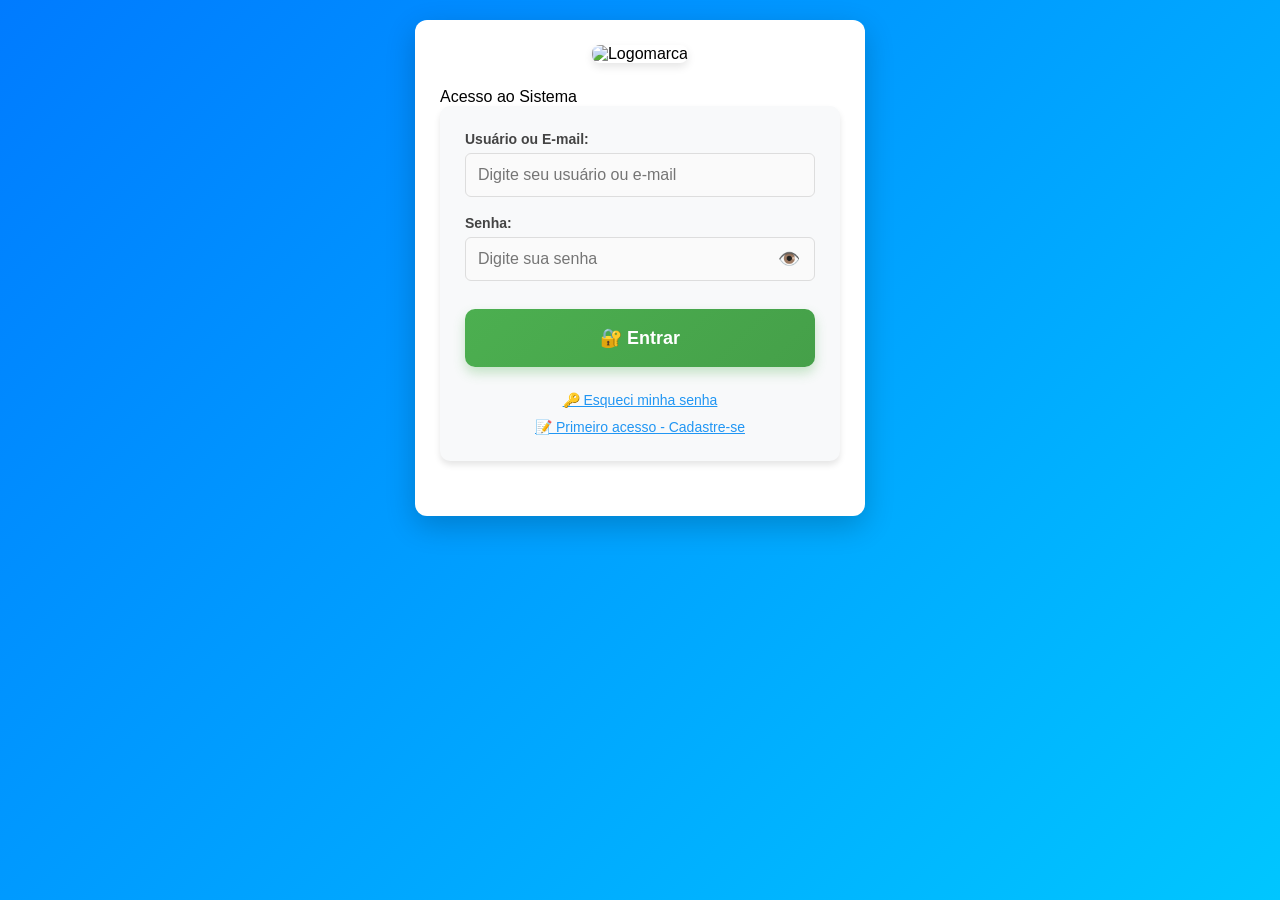
==== commit df2e6da3: "Update index correção botão voltar" ====
--- a/index.html
+++ b/index.html
@@ -13,7 +13,9 @@
     <script src="https://cdnjs.cloudflare.com/ajax/libs/html2canvas/1.4.1/html2canvas.min.js"></script>
     <script src="https://cdn.jsdelivr.net/npm/@supabase/supabase-js@2"></script>
     <style>
-        /* Estilos adicionais para as telas de autenticação */
+        * {
+            box-sizing: border-box;
+        }
         .toggle-password {
             position: absolute;
             right: 15px;
@@ -23,6 +25,7 @@
             font-size: 18px;
             background: none;
             border: none;
+            z-index: 10;
         }
         .password-wrapper {
             position: relative;
@@ -42,20 +45,22 @@
         .link-button:hover {
             color: #0b5ed7;
         }
-        .back-link {
-            display: block;
-            text-align: center;
+        .btn-voltar {
+            background: #6c757d;
+            color: white;
+            border: none;
+            padding: 12px 20px;
+            border-radius: 8px;
+            cursor: pointer;
+            font-size: 14px;
             margin-top: 15px;
-            color: #666;
-            cursor: pointer;
-            background: none;
-            border: none;
             width: 100%;
-            font-size: 14px;
-        }
-        .back-link:hover {
-            color: #333;
-            text-decoration: underline;
+            font-weight: 500;
+            transition: all 0.3s;
+        }
+        .btn-voltar:hover {
+            background: #5a6268;
+            transform: translateY(-2px);
         }
         .code-inputs {
             display: flex;
@@ -69,28 +74,32 @@
             text-align: center;
             font-size: 24px;
             font-weight: bold;
-        }
-        .btn-voltar {
-            background: #6c757d;
+            border-radius: 8px;
+            border: 1px solid #ddd;
+        }
+        .error-message-custom {
+            color: #f44336;
+            font-size: 14px;
+            margin-top: 10px;
+            padding: 10px;
+            background-color: #ffebee;
+            border-radius: 6px;
+            display: none;
+        }
+        .success-message-custom {
+            background-color: #4CAF50;
             color: white;
-            border: none;
-            padding: 10px 20px;
+            padding: 10px;
             border-radius: 6px;
-            cursor: pointer;
-            font-size: 14px;
+            text-align: center;
             margin-top: 15px;
-            width: 100%;
-        }
-        .btn-voltar:hover {
-            background: #5a6268;
+            display: none;
         }
     </style>
 </head>
 <body>
     <div id="app">
-        <!-- ============================================ -->
         <!-- TELA 1: LOGIN -->
-        <!-- ============================================ -->
         <div id="loginScreen" class="container" style="max-width: 450px;">
             <div class="logo-section">
                 <div class="logo">
@@ -124,13 +133,11 @@
                     <button class="link-button" onclick="showCadastroScreen()">📝 Primeiro acesso - Cadastre-se</button>
                 </div>
                 
-                <div id="loginError" class="validation-message" style="display: none; margin-top: 15px;"></div>
+                <div id="loginError" class="error-message-custom"></div>
             </div>
         </div>
         
-        <!-- ============================================ -->
-        <!-- TELA 2: PRIMEIRO ACESSO (CADASTRO) -->
-        <!-- ============================================ -->
+        <!-- TELA 2: CADASTRO -->
         <div id="cadastroScreen" class="container" style="max-width: 500px; display: none;">
             <div class="logo-section">
                 <div class="logo">
@@ -182,7 +189,7 @@
                     <div class="form-group">
                         <label>Senha:</label>
                         <div class="password-wrapper">
-                            <input type="password" id="cadastro_senha" placeholder="Crie uma senha">
+                            <input type="password" id="cadastro_senha" placeholder="Crie uma senha (mínimo 6 caracteres)">
                             <button type="button" class="toggle-password" onclick="togglePassword('cadastro_senha', this)">👁️</button>
                         </div>
                     </div>
@@ -200,16 +207,14 @@
                     📝 Cadastrar
                 </button>
                 
-                <button class="btn-voltar" onclick="showLoginScreen()">← Voltar para o Login</button>
-                
-                <div id="cadastroError" class="validation-message" style="display: none; margin-top: 15px;"></div>
-                <div id="cadastroSuccess" class="success-message" style="display: none; margin-top: 15px;"></div>
+                <button class="btn-voltar" id="btnVoltarCadastro">← Voltar para o Login</button>
+                
+                <div id="cadastroError" class="error-message-custom"></div>
+                <div id="cadastroSuccess" class="success-message-custom"></div>
             </div>
         </div>
         
-        <!-- ============================================ -->
-        <!-- TELA 3: RECUPERAR SENHA - ETAPA 1 (E-MAIL) -->
-        <!-- ============================================ -->
+        <!-- TELA 3: RECUPERAR SENHA -->
         <div id="recuperarScreen" class="container" style="max-width: 450px; display: none;">
             <div class="logo-section">
                 <div class="logo">
@@ -229,15 +234,14 @@
                     📧 Enviar Código
                 </button>
                 
-                <button class="btn-voltar" onclick="showLoginScreen()">← Voltar para o Login</button>
-                
-                <div id="recuperarError" class="validation-message" style="display: none; margin-top: 15px;"></div>
+                <button class="btn-voltar" id="btnVoltarRecuperar1">← Voltar para o Login</button>
+                
+                <div id="recuperarError" class="error-message-custom"></div>
             </div>
             
-            <!-- ETAPA 2: CÓDIGO -->
             <div class="step" id="recuperarEtapa2" style="display: none;">
                 <div class="form-group">
-                    <label>Digite o código de 6 dígitos enviado:</label>
+                    <label>Digite o código de 6 dígitos:</label>
                     <div class="code-inputs">
                         <input type="text" maxlength="1" class="code-digit" data-index="0">
                         <input type="text" maxlength="1" class="code-digit" data-index="1">
@@ -252,12 +256,11 @@
                     ✅ Verificar Código
                 </button>
                 
-                <button class="btn-voltar" onclick="showRecuperarScreen()">← Voltar</button>
-                
-                <div id="codigoError" class="validation-message" style="display: none; margin-top: 15px;"></div>
+                <button class="btn-voltar" id="btnVoltarRecuperar2">← Voltar</button>
+                
+                <div id="codigoError" class="error-message-custom"></div>
             </div>
             
-            <!-- ETAPA 3: NOVA SENHA -->
             <div class="step" id="recuperarEtapa3" style="display: none;">
                 <div class="form-group">
                     <label>Nova Senha:</label>
@@ -279,16 +282,14 @@
                     🔐 Alterar Senha
                 </button>
                 
-                <button class="btn-voltar" onclick="showLoginScreen()">← Voltar para o Login</button>
-                
-                <div id="novaSenhaError" class="validation-message" style="display: none; margin-top: 15px;"></div>
-                <div id="novaSenhaSuccess" class="success-message" style="display: none; margin-top: 15px;"></div>
+                <button class="btn-voltar" id="btnVoltarRecuperar3">← Voltar para o Login</button>
+                
+                <div id="novaSenhaError" class="error-message-custom"></div>
+                <div id="novaSenhaSuccess" class="success-message-custom"></div>
             </div>
         </div>
         
-        <!-- ============================================ -->
-        <!-- TELA 4: HOME (SELECÃO DE FORMULÁRIO) -->
-        <!-- ============================================ -->
+        <!-- TELA 4: HOME -->
         <div id="homeScreen" style="display: none;"></div>
     </div>
 
@@ -298,13 +299,13 @@
     <script src="router.js"></script>
     <script>
         // ============================================
-        // SCRIPT PRINCIPAL - GERENCIAMENTO DE TELAS
+        // SCRIPT PRINCIPAL
         // ============================================
         
         let recuperarEmail = '';
         
         // Alternar visibilidade da senha
-        window.togglePassword = function(inputId, button) {
+        function togglePassword(inputId, button) {
             const input = document.getElementById(inputId);
             if (input.type === 'password') {
                 input.type = 'text';
@@ -313,10 +314,10 @@
                 input.type = 'password';
                 button.textContent = '👁️';
             }
-        };
+        }
         
         // Formatar CPF
-        window.formatarCPF = function(input) {
+        function formatarCPF(input) {
             let value = input.value.replace(/\D/g, '');
             if (value.length <= 11) {
                 value = value.replace(/(\d{3})(\d)/, '$1.$2');
@@ -324,52 +325,42 @@
                 value = value.replace(/(\d{3})(\d{1,2})$/, '$1-$2');
                 input.value = value;
             }
-        };
+        }
         
         // Formatar Telefone
-        window.formatarTelefone = function(input) {
+        function formatarTelefone(input) {
             let value = input.value.replace(/\D/g, '');
             if (value.length <= 11) {
                 value = value.replace(/^(\d{2})(\d)/g, '($1) $2');
                 value = value.replace(/(\d{5})(\d)/, '$1-$2');
                 input.value = value;
             }
-        };
+        }
         
         // ============================================
         // FUNÇÕES DE NAVEGAÇÃO (CORRIGIDAS)
         // ============================================
         
-        window.showLoginScreen = function() {
-            const loginScreen = document.getElementById('loginScreen');
-            const cadastroScreen = document.getElementById('cadastroScreen');
-            const recuperarScreen = document.getElementById('recuperarScreen');
-            const homeScreen = document.getElementById('homeScreen');
-            
-            if (loginScreen) loginScreen.style.display = 'block';
-            if (cadastroScreen) cadastroScreen.style.display = 'none';
-            if (recuperarScreen) recuperarScreen.style.display = 'none';
-            if (homeScreen) homeScreen.style.display = 'none';
-            
-            // Limpar campos de login
+        function showLoginScreen() {
+            document.getElementById('loginScreen').style.display = 'block';
+            document.getElementById('cadastroScreen').style.display = 'none';
+            document.getElementById('recuperarScreen').style.display = 'none';
+            document.getElementById('homeScreen').style.display = 'none';
+            
+            // Limpar campos
             const loginUsuario = document.getElementById('login_usuario');
             const loginSenha = document.getElementById('login_senha');
             const loginError = document.getElementById('loginError');
             if (loginUsuario) loginUsuario.value = '';
             if (loginSenha) loginSenha.value = '';
             if (loginError) loginError.style.display = 'none';
-        };
-        
-        window.showCadastroScreen = function() {
-            const loginScreen = document.getElementById('loginScreen');
-            const cadastroScreen = document.getElementById('cadastroScreen');
-            const recuperarScreen = document.getElementById('recuperarScreen');
-            const homeScreen = document.getElementById('homeScreen');
-            
-            if (loginScreen) loginScreen.style.display = 'none';
-            if (cadastroScreen) cadastroScreen.style.display = 'block';
-            if (recuperarScreen) recuperarScreen.style.display = 'none';
-            if (homeScreen) homeScreen.style.display = 'none';
+        }
+        
+        function showCadastroScreen() {
+            document.getElementById('loginScreen').style.display = 'none';
+            document.getElementById('cadastroScreen').style.display = 'block';
+            document.getElementById('recuperarScreen').style.display = 'none';
+            document.getElementById('homeScreen').style.display = 'none';
             
             // Limpar campos de cadastro
             const campos = ['cadastro_nome', 'cadastro_cpf', 'cadastro_setor', 'cadastro_cargo', 
@@ -384,18 +375,13 @@
             const successDiv = document.getElementById('cadastroSuccess');
             if (errorDiv) errorDiv.style.display = 'none';
             if (successDiv) successDiv.style.display = 'none';
-        };
-        
-        window.showRecuperarScreen = function() {
-            const loginScreen = document.getElementById('loginScreen');
-            const cadastroScreen = document.getElementById('cadastroScreen');
-            const recuperarScreen = document.getElementById('recuperarScreen');
-            const homeScreen = document.getElementById('homeScreen');
-            
-            if (loginScreen) loginScreen.style.display = 'none';
-            if (cadastroScreen) cadastroScreen.style.display = 'none';
-            if (recuperarScreen) recuperarScreen.style.display = 'block';
-            if (homeScreen) homeScreen.style.display = 'none';
+        }
+        
+        function showRecuperarScreen() {
+            document.getElementById('loginScreen').style.display = 'none';
+            document.getElementById('cadastroScreen').style.display = 'none';
+            document.getElementById('recuperarScreen').style.display = 'block';
+            document.getElementById('homeScreen').style.display = 'none';
             
             // Resetar para etapa 1
             const etapa1 = document.getElementById('recuperarEtapa1');
@@ -418,13 +404,12 @@
             // Limpar campos de código
             const codeInputs = document.querySelectorAll('.code-digit');
             codeInputs.forEach(input => input.value = '');
-        };
+        }
         
         // ============================================
         // FUNÇÕES DE LOGIN E CADASTRO
         // ============================================
         
-        // Login
         async function doLogin() {
             const usuario = document.getElementById('login_usuario').value.trim();
             const senha = document.getElementById('login_senha').value;
@@ -447,7 +432,6 @@
             }
         }
         
-        // Cadastro
         async function doCadastro() {
             const nome = document.getElementById('cadastro_nome').value.trim();
             const cpf = document.getElementById('cadastro_cpf').value.trim();
@@ -461,7 +445,6 @@
             const errorDiv = document.getElementById('cadastroError');
             const successDiv = document.getElementById('cadastroSuccess');
             
-            // Validações
             if (!nome || !cpf || !email || !usuario || !senha) {
                 errorDiv.textContent = 'Preencha todos os campos obrigatórios';
                 errorDiv.style.display = 'block';
@@ -487,21 +470,9 @@
             
             if (result.success) {
                 errorDiv.style.display = 'none';
-                successDiv.textContent = '✅ Cadastro realizado com sucesso! Redirecionando para o login...';
+                successDiv.textContent = '✅ Cadastro realizado com sucesso! Redirecionando...';
                 successDiv.style.display = 'block';
                 
-                // Limpar formulário
-                document.getElementById('cadastro_nome').value = '';
-                document.getElementById('cadastro_cpf').value = '';
-                document.getElementById('cadastro_setor').value = '';
-                document.getElementById('cadastro_cargo').value = '';
-                document.getElementById('cadastro_email').value = '';
-                document.getElementById('cadastro_usuario').value = '';
-                document.getElementById('cadastro_telefone').value = '';
-                document.getElementById('cadastro_senha').value = '';
-                document.getElementById('cadastro_confirmar_senha').value = '';
-                
-                // Voltar para login após 2 segundos
                 setTimeout(() => {
                     showLoginScreen();
                 }, 2000);
@@ -512,7 +483,6 @@
             }
         }
         
-        // Enviar código de recuperação
         async function enviarCodigo() {
             const email = document.getElementById('recuperar_email').value.trim();
             const errorDiv = document.getElementById('recuperarError');
@@ -530,8 +500,6 @@
                 errorDiv.style.display = 'none';
                 document.getElementById('recuperarEtapa1').style.display = 'none';
                 document.getElementById('recuperarEtapa2').style.display = 'block';
-                
-                // Configurar navegação entre campos de código
                 setupCodeInputs();
             } else {
                 errorDiv.textContent = result.error;
@@ -539,7 +507,6 @@
             }
         }
         
-        // Configurar inputs de código
         function setupCodeInputs() {
             const inputs = document.querySelectorAll('.code-digit');
             inputs.forEach((input, index) => {
@@ -555,7 +522,6 @@
             if (inputs[0]) inputs[0].focus();
         }
         
-        // Verificar código
         async function verificarCodigo() {
             const inputs = document.querySelectorAll('.code-digit');
             const codigo = Array.from(inputs).map(i => i.value).join('');
@@ -579,7 +545,6 @@
             }
         }
         
-        // Alterar senha
         async function alterarSenha() {
             const novaSenha = document.getElementById('nova_senha').value;
             const confirmarSenha = document.getElementById('confirmar_nova_senha').value;
@@ -613,7 +578,7 @@
             
             if (result.success) {
                 errorDiv.style.display = 'none';
-                successDiv.textContent = '✅ Senha alterada com sucesso! Redirecionando para o login...';
+                successDiv.textContent = '✅ Senha alterada com sucesso! Redirecionando...';
                 successDiv.style.display = 'block';
                 
                 setTimeout(() => {
@@ -627,13 +592,13 @@
         }
         
         // ============================================
-        // HOME SCREEN (SELEÇÃO DE FORMULÁRIO)
+        // HOME SCREEN
         // ============================================
         
         function getHomeScreenHTML(user) {
             return `
                 <div class="container">
-                    <div style="display: flex; justify-content: space-between; align-items: center; margin-bottom: 20px;">
+                    <div style="display: flex; justify-content: space-between; align-items: center; margin-bottom: 20px; flex-wrap: wrap; gap: 10px;">
                         <div>
                             <span style="font-size: 14px; color: #666;">Bem-vindo, <strong>${user.nome_completo || user.nome || user.usuario}</strong></span>
                             <br>
@@ -796,23 +761,16 @@
         }
         
         function showHomeScreen(user) {
-            const loginScreen = document.getElementById('loginScreen');
-            const cadastroScreen = document.getElementById('cadastroScreen');
-            const recuperarScreen = document.getElementById('recuperarScreen');
+            document.getElementById('loginScreen').style.display = 'none';
+            document.getElementById('cadastroScreen').style.display = 'none';
+            document.getElementById('recuperarScreen').style.display = 'none';
             const homeScreen = document.getElementById('homeScreen');
-            
-            if (loginScreen) loginScreen.style.display = 'none';
-            if (cadastroScreen) cadastroScreen.style.display = 'none';
-            if (recuperarScreen) recuperarScreen.style.display = 'none';
-            if (homeScreen) {
-                homeScreen.style.display = 'block';
-                homeScreen.innerHTML = getHomeScreenHTML(user);
-                initializeHomeSelection();
-            }
+            homeScreen.style.display = 'block';
+            homeScreen.innerHTML = getHomeScreenHTML(user);
+            initializeHomeSelection();
         }
         
         function startForm(type, service) {
-            const formKey = `${type}-${service}`;
             if (window.loadForm) {
                 window.loadForm(type, service);
             } else {
@@ -824,13 +782,8 @@
         // EVENT LISTENERS
         // ============================================
         
+        // Login
         document.getElementById('loginButton').addEventListener('click', doLogin);
-        document.getElementById('cadastrarButton').addEventListener('click', doCadastro);
-        document.getElementById('enviarCodigoButton').addEventListener('click', enviarCodigo);
-        document.getElementById('verificarCodigoButton').addEventListener('click', verificarCodigo);
-        document.getElementById('alterarSenhaButton').addEventListener('click', alterarSenha);
-        
-        // Enter key no login
         document.getElementById('login_senha').addEventListener('keypress', (e) => {
             if (e.key === 'Enter') doLogin();
         });
@@ -838,7 +791,19 @@
             if (e.key === 'Enter') doLogin();
         });
         
-        // Verificar se já está logado
+        // Cadastro - Botões
+        document.getElementById('cadastrarButton').addEventListener('click', doCadastro);
+        document.getElementById('btnVoltarCadastro').addEventListener('click', showLoginScreen);
+        
+        // Recuperar senha - Botões
+        document.getElementById('enviarCodigoButton').addEventListener('click', enviarCodigo);
+        document.getElementById('verificarCodigoButton').addEventListener('click', verificarCodigo);
+        document.getElementById('alterarSenhaButton').addEventListener('click', alterarSenha);
+        document.getElementById('btnVoltarRecuperar1').addEventListener('click', showLoginScreen);
+        document.getElementById('btnVoltarRecuperar2').addEventListener('click', showRecuperarScreen);
+        document.getElementById('btnVoltarRecuperar3').addEventListener('click', showLoginScreen);
+        
+        // Inicializar
         if (isLoggedIn()) {
             const user = getCurrentUser();
             if (user) {
@@ -850,13 +815,16 @@
             showLoginScreen();
         }
         
-        // Tornar funções globais
+        // Expor funções globalmente
+        window.togglePassword = togglePassword;
+        window.formatarCPF = formatarCPF;
+        window.formatarTelefone = formatarTelefone;
+        window.showLoginScreen = showLoginScreen;
+        window.showCadastroScreen = showCadastroScreen;
+        window.showRecuperarScreen = showRecuperarScreen;
         window.doLogout = doLogout;
         window.verMeusChamados = verMeusChamados;
         window.startForm = startForm;
-        window.showLoginScreen = showLoginScreen;
-        window.showCadastroScreen = showCadastroScreen;
-        window.showRecuperarScreen = showRecuperarScreen;
     </script>
 </body>
 </html>
